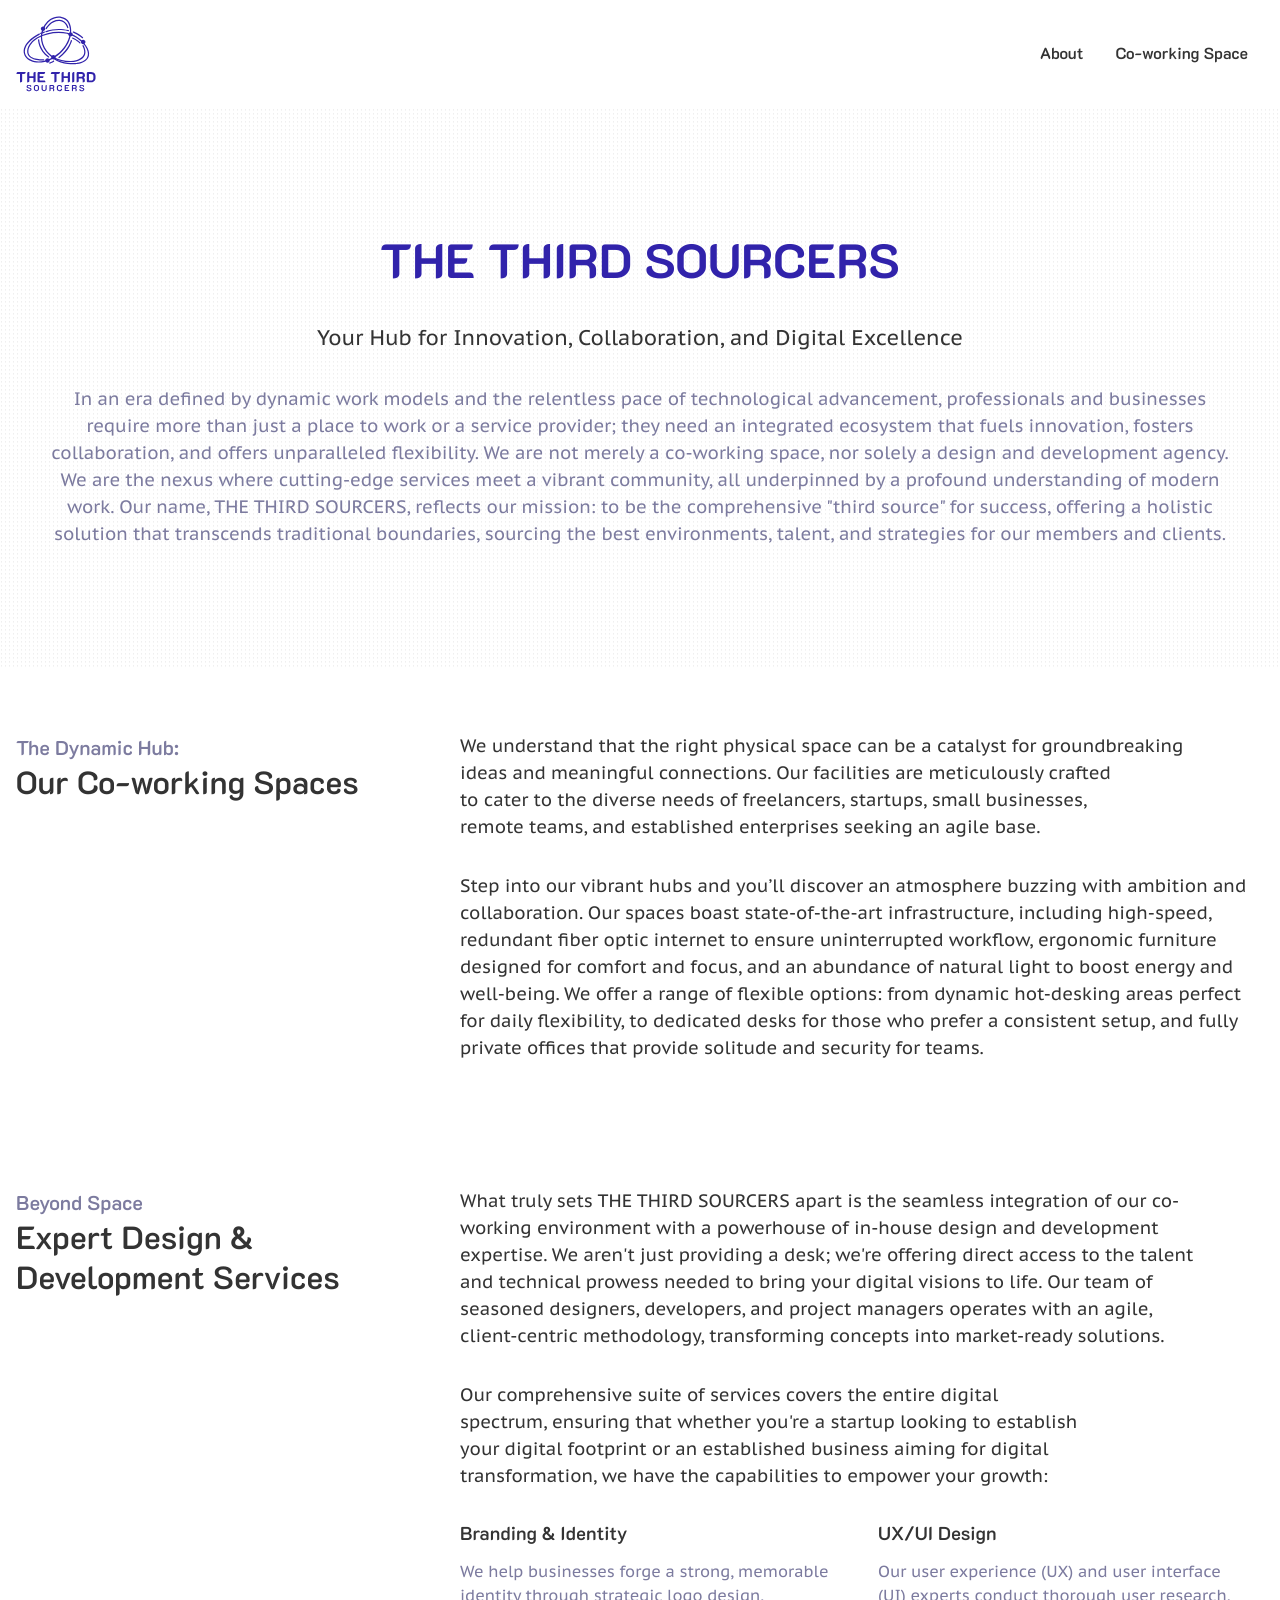
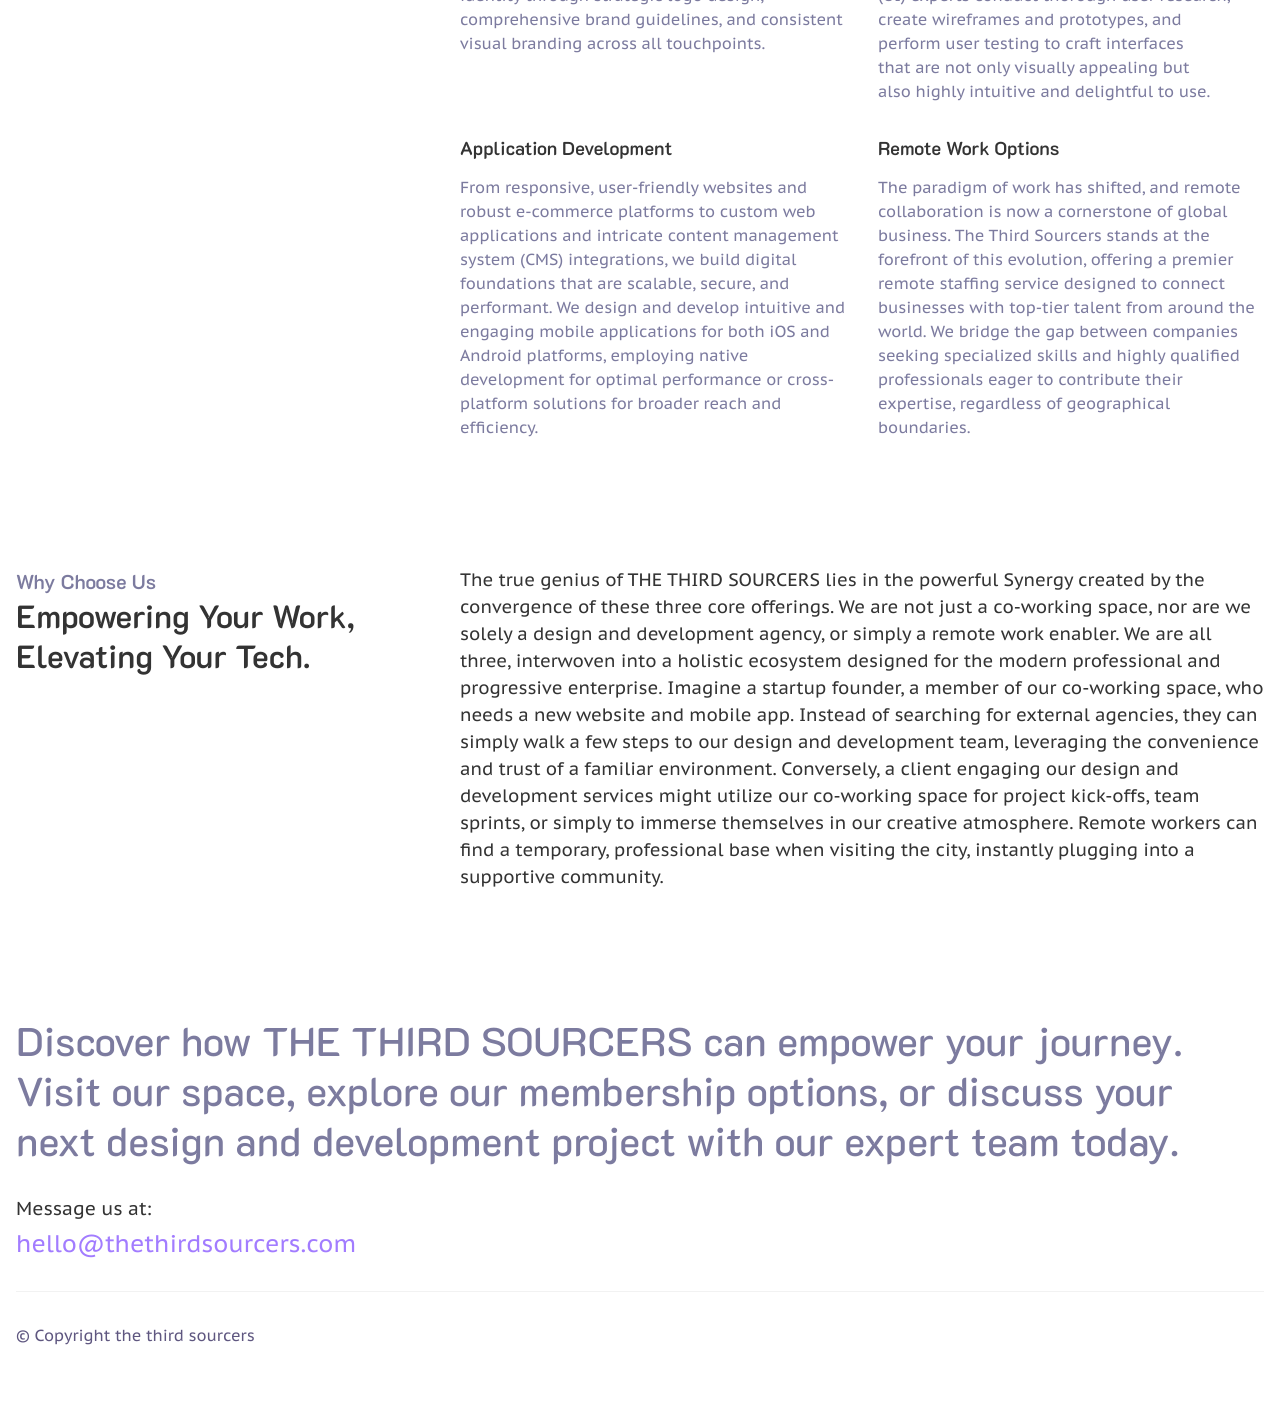
==== about.html @ 3bac8cc7 "Update contact email to hello@thethirdsourcers.com across all pages Co-Authored-By: Claude Sonnet 4." ====
<!doctype html>
<html lang="en">
  <head>
    <meta charset="UTF-8" />
    <meta name="viewport" content="width=device-width, initial-scale=1.0" />
    <meta name="theme-color" content="#405FCF" />

    <meta
      name="keywords"
      content="Remote staffing, product development, hiring, freelancers, application, branding, UI/UX, design, development, tech, software, Nepal, Kathmandu, Lalitpur, remote work, team, global, talent pool, digital marketing, code"
    />
    <meta
      name="description"
      content="the third sourcers provide team of experienced and skilled developers who are proficient in various technologies which enables delivery high-quality solutions through remote staffing"
    />
    <title>The Third Sourcers</title>

    <!-- Google Tag Manager -->
    <script>
      (function (w, d, s, l, i) {
        w[l] = w[l] || [];
        w[l].push({ "gtm.start": new Date().getTime(), event: "gtm.js" });
        var f = d.getElementsByTagName(s)[0],
          j = d.createElement(s),
          dl = l != "dataLayer" ? "&l=" + l : "";
        j.async = true;
        j.src = "https://www.googletagmanager.com/gtm.js?id=" + i + dl;
        f.parentNode.insertBefore(j, f);
      })(window, document, "script", "dataLayer", "GTM-56BQBFQD");
    </script>
    <!-- End Google Tag Manager -->

    <link
      rel="icon"
      href="Favicon.svg"
      type="image/svg+xml"
      media="(prefers-color-scheme: light)"
    />
    <link
      rel="icon"
      href="Favicon-white.svg"
      type="image/svg+xml"
      media="(prefers-color-scheme: dark)"
    />
    <link rel="icon" href="favicon.ico" />
    <link rel="stylesheet" href="./styles/styles.css" type="text/css" />
  </head>
  <body>
    <!-- Google Tag Manager (noscript) -->
    <noscript>
      <iframe
        src="https://www.googletagmanager.com/ns.html?id=GTM-56BQBFQD"
        height="0"
        width="0"
        style="display: none; visibility: hidden"
      ></iframe>
    </noscript>
    <!-- End Google Tag Manager (noscript) -->

    <header id="main">
      <div class="d-grid container">
        <a
          class="logo-container"
          aria-label="The Third Sourcers Home"
          href="index.html"
        >
        </a>

        <label for="toggle-menu-checkbox" class="toggle-menu d-flex">
          <input type="checkbox" id="toggle-menu-checkbox" />
          <span></span>
        </label>

        <nav>
          <ul class="d-flex">
            <li><a href="./about.html">About</a></li>
            <li><a href="./co-working-space.html">Co-working Space</a></li>
          </ul>
        </nav>
      </div>
    </header>

    <section
      class="about-us hero"
      aria-labelledby="Innovation, Collaboration, and Growth"
    >
      <div class="d-grid container text-center">
        <h1 class="text-primary700">THE THIRD SOURCERS</h1>
        <p class="text-balance">
          Your Hub for Innovation, Collaboration, and Digital Excellence
        </p>

        <p class="text-balance summarized text-accent400">
          In an era defined by dynamic work models and the relentless pace of
          technological advancement, professionals and businesses require more
          than just a place to work or a service provider; they need an
          integrated ecosystem that fuels innovation, fosters collaboration, and
          offers unparalleled flexibility. We are not merely a co-working space,
          nor solely a design and development agency. We are the nexus where
          cutting-edge services meet a vibrant community, all underpinned by a
          profound understanding of modern work. Our name, THE THIRD SOURCERS,
          reflects our mission: to be the comprehensive "third source" for
          success, offering a holistic solution that transcends traditional
          boundaries, sourcing the best environments, talent, and strategies for
          our members and clients.
        </p>
      </div>
    </section>

    <section class="co-working-space-info" aria-labelledby="Co-working Spaces">
      <div class="container d-grid">
        <h2>
          <span class="text-accent400">The Dynamic Hub:</span>
          <p class="text-balance">Our Co-working Spaces</p>
        </h2>

        <div class="d-grid detail">
          <p class="text-balance summarized">
            We understand that the right physical space can be a catalyst for
            groundbreaking ideas and meaningful connections. Our facilities are
            meticulously crafted to cater to the diverse needs of freelancers,
            startups, small businesses, remote teams, and established
            enterprises seeking an agile base.
          </p>

          <p class="text-balance summarized">
            Step into our vibrant hubs and you’ll discover an atmosphere buzzing
            with ambition and collaboration. Our spaces boast state-of-the-art
            infrastructure, including high-speed, redundant fiber optic internet
            to ensure uninterrupted workflow, ergonomic furniture designed for
            comfort and focus, and an abundance of natural light to boost energy
            and well-being. We offer a range of flexible options: from dynamic
            hot-desking areas perfect for daily flexibility, to dedicated desks
            for those who prefer a consistent setup, and fully private offices
            that provide solitude and security for teams.
          </p>
        </div>
      </div>
    </section>

    <section
      class="design-and-development"
      aria-labelledby="design-and-development-services"
    >
      <div class="container d-grid">
        <h2>
          <span class="text-accent400">Beyond Space</span>
          <p class="text-balance">Expert Design & Development Services</p>
        </h2>

        <div class="d-grid detail">
          <p class="text-balance summarized">
            What truly sets THE THIRD SOURCERS apart is the seamless integration
            of our co-working environment with a powerhouse of in-house design
            and development expertise. We aren't just providing a desk; we're
            offering direct access to the talent and technical prowess needed to
            bring your digital visions to life. Our team of seasoned designers,
            developers, and project managers operates with an agile,
            client-centric methodology, transforming concepts into market-ready
            solutions.
          </p>

          <p class="text-balance summarized">
            Our comprehensive suite of services covers the entire digital
            spectrum, ensuring that whether you're a startup looking to
            establish your digital footprint or an established business aiming
            for digital transformation, we have the capabilities to empower your
            growth:
          </p>

          <div class="d-grid services-list">
            <div>
              <h3>Branding & Identity</h3>
              <p class="text-accent400 text-balance">
                We help businesses forge a strong, memorable identity through
                strategic logo design, comprehensive brand guidelines, and
                consistent visual branding across all touchpoints.
              </p>
            </div>

            <div>
              <h3>UX/UI Design</h3>
              <p class="text-accent400 text-balance">
                Our user experience (UX) and user interface (UI) experts conduct
                thorough user research, create wireframes and prototypes, and
                perform user testing to craft interfaces that are not only
                visually appealing but also highly intuitive and delightful to
                use.
              </p>
            </div>

            <div>
              <h3>Application Development</h3>
              <p class="text-accent400 text-balance">
                From responsive, user-friendly websites and robust e-commerce
                platforms to custom web applications and intricate content
                management system (CMS) integrations, we build digital
                foundations that are scalable, secure, and performant. We design
                and develop intuitive and engaging mobile applications for both
                iOS and Android platforms, employing native development for
                optimal performance or cross-platform solutions for broader
                reach and efficiency.
              </p>
            </div>

            <div>
              <h3>Remote Work Options</h3>
              <p class="text-accent400 text-balance">
                The paradigm of work has shifted, and remote collaboration is
                now a cornerstone of global business. The Third Sourcers stands
                at the forefront of this evolution, offering a premier remote
                staffing service designed to connect businesses with top-tier
                talent from around the world. We bridge the gap between
                companies seeking specialized skills and highly qualified
                professionals eager to contribute their expertise, regardless of
                geographical boundaries.
              </p>
            </div>
          </div>
        </div>
      </div>
    </section>

    <section class="why-choose-us" aria-labelledby="why-choose-us">
      <div class="container d-grid">
        <h2>
          <span class="text-accent400">Why Choose Us</span>
          <p class="text-balance">Empowering Your Work, Elevating Your Tech.</p>
        </h2>

        <p class="text-balance summarized">
          The true genius of THE THIRD SOURCERS lies in the powerful Synergy
          created by the convergence of these three core offerings. We are not
          just a co-working space, nor are we solely a design and development
          agency, or simply a remote work enabler. We are all three, interwoven
          into a holistic ecosystem designed for the modern professional and
          progressive enterprise. Imagine a startup founder, a member of our
          co-working space, who needs a new website and mobile app. Instead of
          searching for external agencies, they can simply walk a few steps to
          our design and development team, leveraging the convenience and trust
          of a familiar environment. Conversely, a client engaging our design
          and development services might utilize our co-working space for
          project kick-offs, team sprints, or simply to immerse themselves in
          our creative atmosphere. Remote workers can find a temporary,
          professional base when visiting the city, instantly plugging into a
          supportive community.
        </p>
      </div>
    </section>

    <section id="contact" class="contact">
      <div class="container">
        <h2>
          Discover how THE THIRD SOURCERS can empower your journey. Visit our
          space, explore our membership options, or discuss your next design and
          development project with our expert team today.
        </h2>
        <h3 class="d-grid">
          <span>Message us at:</span>
          <a href="mailto:hello@thethirdsourcers.com">
            hello@thethirdsourcers.com
          </a>
        </h3>

        <p class="bottom-content">&copy; Copyright the third sourcers</p>
      </div>
    </section>
  </body>
</html>
---- styles/styles.css ----
@font-face {
  font-family: "PT Sans";
  src: local("PT Sans"), url("../fonts/ptc55f-webfont.woff2") format("woff2"), local("PT Sans"), url("../fonts/ptc55f-webfont.woff") format("woff");
  font-weight: 400;
  font-style: normal;
}
@font-face {
  font-family: "PT Sans";
  src: local("PT Sans"), url("../fonts/ptc75f-webfont.woff2") format("woff2"), local("PT Sans"), url("../fonts/ptc75f-webfont.woff") format("woff");
  font-weight: 500;
  font-style: normal;
}
@font-face {
  font-family: "K2D";
  src: url("../fonts/K2D-BoldItalic.woff2") format("woff2"), url("../fonts/K2D-BoldItalic.woff") format("woff");
  font-weight: bold;
  font-style: italic;
  font-display: swap;
}
@font-face {
  font-family: "K2D";
  src: url("../fonts/K2D-ExtraBold.woff2") format("woff2"), url("../fonts/K2D-ExtraBold.woff") format("woff");
  font-weight: bold;
  font-style: normal;
  font-display: swap;
}
@font-face {
  font-family: "K2D";
  src: url("../fonts/K2D-Bold.woff2") format("woff2"), url("../fonts/K2D-Bold.woff") format("woff");
  font-weight: bold;
  font-style: normal;
  font-display: swap;
}
@font-face {
  font-family: "K2D";
  src: url("../fonts/K2D-ExtraLightItalic.woff2") format("woff2"), url("../fonts/K2D-ExtraLightItalic.woff") format("woff");
  font-weight: 200;
  font-style: italic;
  font-display: swap;
}
@font-face {
  font-family: "K2D";
  src: url("../fonts/K2D-Italic.woff2") format("woff2"), url("../fonts/K2D-Italic.woff") format("woff");
  font-weight: normal;
  font-style: italic;
  font-display: swap;
}
@font-face {
  font-family: "K2D";
  src: url("../fonts/K2D-ExtraLight.woff2") format("woff2"), url("../fonts/K2D-ExtraLight.woff") format("woff");
  font-weight: 200;
  font-style: normal;
  font-display: swap;
}
@font-face {
  font-family: "K2D";
  src: url("../fonts/K2D-ExtraBoldItalic.woff2") format("woff2"), url("../fonts/K2D-ExtraBoldItalic.woff") format("woff");
  font-weight: bold;
  font-style: italic;
  font-display: swap;
}
@font-face {
  font-family: "K2D";
  src: url("../fonts/K2D-Medium.woff2") format("woff2"), url("../fonts/K2D-Medium.woff") format("woff");
  font-weight: 500;
  font-style: normal;
  font-display: swap;
}
@font-face {
  font-family: "K2D";
  src: url("../fonts/K2D-SemiBold.woff2") format("woff2"), url("../fonts/K2D-SemiBold.woff") format("woff");
  font-weight: 600;
  font-style: normal;
  font-display: swap;
}
@font-face {
  font-family: "K2D";
  src: url("../fonts/K2D-Light.woff2") format("woff2"), url("../fonts/K2D-Light.woff") format("woff");
  font-weight: 300;
  font-style: normal;
  font-display: swap;
}
@font-face {
  font-family: "K2D";
  src: url("../fonts/K2D-SemiBoldItalic.woff2") format("woff2"), url("../fonts/K2D-SemiBoldItalic.woff") format("woff");
  font-weight: 600;
  font-style: italic;
  font-display: swap;
}
@font-face {
  font-family: "K2D";
  src: url("../fonts/K2D-LightItalic.woff2") format("woff2"), url("../fonts/K2D-LightItalic.woff") format("woff");
  font-weight: 300;
  font-style: italic;
  font-display: swap;
}
@font-face {
  font-family: "K2D";
  src: url("../fonts/K2D-Regular.woff2") format("woff2"), url("../fonts/K2D-Regular.woff") format("woff");
  font-weight: normal;
  font-style: normal;
  font-display: swap;
}
@font-face {
  font-family: "K2D";
  src: url("../fonts/K2D-MediumItalic.woff2") format("woff2"), url("../fonts/K2D-MediumItalic.woff") format("woff");
  font-weight: 500;
  font-style: italic;
  font-display: swap;
}
@font-face {
  font-family: "K2D";
  src: url("../fonts/K2D-Thin.woff2") format("woff2"), url("../fonts/K2D-Thin.woff") format("woff");
  font-weight: 100;
  font-style: normal;
  font-display: swap;
}
@font-face {
  font-family: "K2D";
  src: url("../fonts/K2D-ThinItalic.woff2") format("woff2"), url("../fonts/K2D-ThinItalic.woff") format("woff");
  font-weight: 100;
  font-style: italic;
  font-display: swap;
}
:root {
  --clr-light100: #ffffff;
  --clr-light200: #f9f0f6;
  --clr-light300: #f2f2f2;
  --clr-accent300: #9898cd;
  --clr-accent400: #7c7b9f;
  --clr-accent500: #5f5780;
  --clr-primary300: #a27cff;
  --clr-primary400: #7c5cee;
  --clr-primary500: #563dca;
  --clr-primary700: #3123ab;
  --clr-primary800: #0c0d29;
  --clr-primary900: #0A0612;
  --clr-secondary600: #3d6966;
  --clr-dark700: #333333;
  --clr-dark800: #131313;
  --clr-dark900: #030303;
  --systemFont: PT Sans, sans-serif;
  --headerFont: K2D, sans-serif;
  --bodyFontColor: var(--clr-dark700);
  --sectionBackdrop: var(--clr-light200);
  --logoFillPrimary: var(--clr-primary700);
  --logoFillDark: var(--clr-primary900);
  --bodyBackgroundColor: var(--clr-light100);
}

* {
  margin: 0;
  padding: 0;
  box-sizing: border-box;
}

html {
  height: 100%;
  scroll-behavior: smooth;
  color-scheme: light;
}

body {
  height: 100%;
  color: var(--bodyFontColor);
  font-family: var(--systemFont);
  line-height: 1.5;
  text-rendering: geometricPrecision;
  background-color: var(--bodyBackgroundColor);
}

img {
  max-width: 100%;
  line-height: 1;
  vertical-align: middle;
  font-style: italic;
}

a {
  text-decoration: none;
}

ul {
  list-style: none;
}

@media (prefers-color-scheme: dark) {
  :root {
    --bodyBackgroundColor: var(--clr-primary900);
    --bodyFontColor: var(--clr-light200);
    --sectionBackdrop: var(--clr-dark800);
    --logoFillPrimary: var(--clr-light200);
    --logoFillDark: var(--clr-primary700);
  }
  html {
    color-scheme: dark;
  }
}
h1 {
  font-family: var(--headerFont);
  font-weight: 600;
  line-height: 1.25;
}

h2 {
  font-family: var(--headerFont);
  font-weight: 600;
  line-height: 1.25;
}

h3 {
  font-family: var(--headerFont);
  font-weight: 600;
  line-height: 1.25;
}

h4 {
  font-family: var(--headerFont);
  font-weight: 600;
  line-height: 1.25;
}

h5 {
  font-family: var(--headerFont);
  font-weight: 600;
  line-height: 1.25;
}

h6 {
  font-family: var(--headerFont);
  font-weight: 600;
  line-height: 1.25;
}

h1 {
  font-size: clamp(1.25rem, 5vw + 0.25rem, 3rem);
}

section:not(.hero) {
  padding-block: clamp(1.5rem, 7vh, 5rem);
}

.container {
  width: min(100%, 82rem);
  margin: 0 auto;
  padding-inline: 1rem;
}

.summarized {
  font-size: calc(1rem + 2px);
}

p {
  text-wrap: balance;
}

nav ul {
  --_gap: 2rem;
  flex-wrap: wrap;
  flex-direction: column;
}
nav li {
  position: relative;
  overflow: hidden;
  isolation: isolate;
  padding-block: calc(var(--_gap) / 2);
  padding-inline: calc(var(--_gap) / 2);
}
nav li:has(.btn) {
  padding-block: 1rem;
}
nav li:not(:has(.btn))::after {
  content: "";
  position: absolute;
  inset-inline: 0;
  inset-block-end: 3px;
  width: 100%;
  height: calc(0.25rem + 2px);
  background: var(--logoFillPrimary);
  opacity: 0.25;
  translate: var(--_translate, 0);
  scale: var(--_scale, 0) 1;
  transition: scale 100ms var(--_scale-delay, 0ms), translate 200ms;
  z-index: -1;
}
nav li:hover ~ li {
  --_translate: -100%;
  --_scale-delay: 200ms;
}
nav li:focus-visible a {
  color: var(--clr-primary500);
}
nav li a {
  color: var(--clr-bodyFontColor);
  font-family: var(--headerFont);
  font-weight: 600;
}
nav:hover li {
  --_translate: 100%;
  --_scale-delay: 200ms;
}

nav li:hover,
nav li:focus-visible {
  --_scale: 1;
  --_translate: 0;
  --_scale-delay: 0ms;
}

@container (min-width: 768px) {
  nav ul {
    align-items: center;
    flex-direction: row;
  }
  nav ul li {
    padding-block: 0;
  }
}
.btn.is-cta {
  gap: 0.5rem;
  padding: 0.25rem 2rem;
  position: relative;
  isolation: isolate;
  transition: all 0.25s ease-in-out;
  align-items: center;
  font-weight: 700;
  box-shadow: 0 0.25rem 1rem rgba(0, 0, 0, 0.125);
  border-radius: 0.5rem;
  width: fit-content;
  color: var(--clr-primary700);
  background: var(--clr-light100);
  font-size: calc(1rem + 1px);
}
.btn.is-cta:hover {
  box-shadow: 0 0.25rem 1rem rgba(0, 0, 0, 0.2);
}
.btn.is-cta:hover {
  color: var(--clr-primary700);
}
.btn.is-cta i {
  font-style: normal;
  font-size: 1.75rem;
  transition: all 0.25s ease-in;
}
.btn.is-cta:hover i {
  rotate: 360deg;
}

.d-flex {
  display: flex;
}

.d-inline-flex {
  display: inline-flex;
}

.d-grid {
  display: grid;
}

.d-block {
  display: block;
}

.d-none {
  display: none;
}

.text-center {
  text-align: center;
}

.text-justify {
  text-align: justify;
}

.text-light100 {
  color: var(--clr-light100);
}

.text-light200 {
  color: var(--clr-light200);
}

.text-light300 {
  color: var(--clr-light300);
}

.text-accent300 {
  color: var(--clr-accent300);
}

.text-accent400 {
  color: var(--clr-accent400);
}

.text-accent500 {
  color: var(--clr-accent500);
}

.text-primary300 {
  color: var(--clr-primary300);
}

.text-primary400 {
  color: var(--clr-primary400);
}

.text-primary500 {
  color: var(--clr-primary500);
}

.text-primary700 {
  color: var(--clr-primary700);
}

.text-primary800 {
  color: var(--clr-primary800);
}

.text-primary900 {
  color: var(--clr-primary900);
}

.text-secondary600 {
  color: var(--clr-secondary600);
}

.text-dark700 {
  color: var(--clr-dark700);
}

.text-dark800 {
  color: var(--clr-dark800);
}

.text-dark900 {
  color: var(--clr-dark900);
}

.text-balance {
  text-wrap: balance;
}

@media (prefers-color-scheme: dark) {
  .text-primary700 {
    color: var(--clr-primary300);
  }
}
.toggle-menu span::after, .toggle-menu span::before {
  content: "";
  position: absolute;
  width: 0.75rem;
  height: 0.25rem;
  background: var(--logoFillPrimary);
  z-index: 1;
  transition: all 0.2s ease-in-out;
  border-radius: 0.5rem;
}

header {
  background: var(--clr-white500);
  padding-block: 1rem;
}
header .container {
  grid-template-columns: repeat(2, auto);
  align-items: center;
  justify-content: space-between;
  container-type: inline-size;
}
header .logo-container {
  width: 5rem;
  aspect-ratio: 1.05/1;
  background-color: var(--logoFillPrimary);
  mask-image: url("../images/logo.svg");
  mask-size: cover;
  transition: color 0.5s ease-in-out;
}
header .logo-container:hover {
  color: var(--logoFillDark);
}
header:not(:has(#toggle-menu-checkbox:checked)) nav {
  display: none;
}

.toggle-menu {
  height: 1.5rem;
  align-items: center;
  cursor: pointer;
  position: relative;
}
.toggle-menu input {
  opacity: 0;
  position: absolute;
  z-index: -1;
}
.toggle-menu span {
  --rotation: 45deg;
  width: 1.5rem;
  height: 0.25rem;
  background: var(--logoFillPrimary);
  display: inline-block;
  position: relative;
  border-radius: 0.5rem;
}
.toggle-menu span::before {
  top: -10px;
  left: 0;
}
.toggle-menu span::after {
  right: 0;
  bottom: -10px;
}

#toggle-menu-checkbox:checked + span {
  rotate: var(--rotation);
}
#toggle-menu-checkbox:checked + span::before {
  rotate: calc(var(--rotation) * 2);
  top: -6px;
  left: 6px;
}
#toggle-menu-checkbox:checked + span::after {
  rotate: calc(var(--rotation) * 2);
  bottom: -6px;
  right: 6px;
}

@container (min-width: 768px) {
  .toggle-menu {
    display: none;
  }
  header nav {
    display: inline-flex !important;
  }
}
.hero {
  --dot-bg: var(--clr-light100);
  --dot-color: rgb(0 0 0 / 0.1);
  --dot-size: 1px;
  --dot-space: 0.25rem;
  background: linear-gradient(90deg, var(--dot-bg) calc(var(--dot-space) - var(--dot-size)), transparent 1%) center/var(--dot-space) var(--dot-space), linear-gradient(var(--dot-bg) calc(var(--dot-space) - var(--dot-size)), transparent 1%) center/var(--dot-space) var(--dot-space), var(--dot-color);
  padding-block: clamp(1rem, 13.5vh, 12.5rem);
}
.hero .container {
  gap: 2rem;
}
.hero h1 {
  text-wrap: balance;
  font-weight: 900;
}
.hero h1 span {
  --_height: 0.75rem;
  position: relative;
  isolation: isolate;
}
.hero h1 span::after {
  content: "";
  position: absolute;
  left: 0.25rem;
  bottom: calc(var(--_height) - 0.25rem);
  width: 100%;
  height: var(--_height);
  translate: calc(var(--_height) / -2);
  background: var(--clr-primary500);
  opacity: 0.15;
}
.hero p:not(.summarized) {
  font-size: clamp(1rem, 1.5vw + 0.125rem, 2.15rem);
}
.hero:not(.about-us) h1 {
  width: min(100%, 28ch);
}
.hero:not(.about-us) p {
  width: min(100%, 60ch);
}

@media (prefers-color-scheme: dark) {
  .hero {
    --dot-bg: var(--clr-primary800);
  }
}
.tech {
  position: relative;
  isolation: isolate;
}
.tech::after {
  content: "";
  position: absolute;
  top: 0;
  left: 0;
  width: 100%;
  height: 100%;
  z-index: -1;
  background: var(--sectionBackdrop);
  opacity: 0.3;
}
.tech h2 {
  margin-block-end: 1.25rem;
}
.tech-lists {
  --_duration: 42s;
  display: grid;
  overflow: hidden;
  -webkit-mask: linear-gradient(90deg, rgba(0, 0, 0, 0), #000 5% 95%, rgba(0, 0, 0, 0));
  mask: linear-gradient(90deg, rgba(0, 0, 0, 0), #000 5% 95%, rgba(0, 0, 0, 0));
  margin: 0;
  padding: 0;
  list-style: none;
  gap: 0.875rem;
  margin-block-start: 0.875rem;
  grid-template-columns: repeat(auto-fill, minmax(5rem, 13rem));
}
.tech-lists:first-of-type {
  margin-block-start: 3.5rem;
}
.tech-lists[data-row="1"] li {
  animation: row1 var(--_duration) linear infinite;
}
.tech-lists[data-row="2"] {
  --_duration: 38s;
}
.tech-lists[data-row="2"] li {
  animation: row2 var(--_duration) linear infinite;
  animation-direction: reverse;
}
.tech-lists[data-row="3"] {
  --_duration: 32s;
}
.tech-lists[data-row="3"] li {
  animation: row3 var(--_duration) linear infinite;
}
.tech-lists li {
  grid-area: 1/1;
  padding-inline: 0.75rem;
}
.tech-lists li span {
  padding: 0.5rem 0.875rem;
  text-align: center;
  width: 94%;
  margin-inline: 3%;
  display: flex;
  align-items: center;
  justify-content: center;
  position: relative;
  isolation: isolate;
  font-size: 0.875rem;
  font-weight: 500;
}
.tech-lists li span::after {
  content: "";
  position: absolute;
  top: 0;
  left: 0;
  width: 100%;
  height: 100%;
  z-index: -1;
  background: var(--clr-primary500);
  opacity: 0.125;
  border-radius: 0.75rem;
}

.tech-lists[data-row="1"] > li:nth-child(2) {
  animation-delay: calc(-0.0833333333 * var(--_duration));
}

.tech-lists[data-row="1"] > li:nth-child(3) {
  animation-delay: calc(-0.1666666667 * var(--_duration));
}

.tech-lists[data-row="1"] > li:nth-child(4) {
  animation-delay: calc(-0.25 * var(--_duration));
}

.tech-lists[data-row="1"] > li:nth-child(5) {
  animation-delay: calc(-0.3333333333 * var(--_duration));
}

.tech-lists[data-row="1"] > li:nth-child(6) {
  animation-delay: calc(-0.4166666667 * var(--_duration));
}

.tech-lists[data-row="1"] > li:nth-child(7) {
  animation-delay: calc(-0.5 * var(--_duration));
}

.tech-lists[data-row="1"] > li:nth-child(8) {
  animation-delay: calc(-0.5833333333 * var(--_duration));
}

.tech-lists[data-row="1"] > li:nth-child(9) {
  animation-delay: calc(-0.6666666667 * var(--_duration));
}

.tech-lists[data-row="1"] > li:nth-child(10) {
  animation-delay: calc(-0.75 * var(--_duration));
}

.tech-lists[data-row="1"] > li:nth-child(11) {
  animation-delay: calc(-0.8333333333 * var(--_duration));
}

.tech-lists[data-row="1"] > li:nth-child(12) {
  animation-delay: calc(-0.9166666667 * var(--_duration));
}

.tech-lists[data-row="2"] > li:nth-child(2) {
  animation-delay: calc(-0.125 * var(--_duration));
}

.tech-lists[data-row="2"] > li:nth-child(3) {
  animation-delay: calc(-0.25 * var(--_duration));
}

.tech-lists[data-row="2"] > li:nth-child(4) {
  animation-delay: calc(-0.375 * var(--_duration));
}

.tech-lists[data-row="2"] > li:nth-child(5) {
  animation-delay: calc(-0.5 * var(--_duration));
}

.tech-lists[data-row="2"] > li:nth-child(6) {
  animation-delay: calc(-0.625 * var(--_duration));
}

.tech-lists[data-row="2"] > li:nth-child(7) {
  animation-delay: calc(-0.75 * var(--_duration));
}

.tech-lists[data-row="2"] > li:nth-child(8) {
  animation-delay: calc(-0.875 * var(--_duration));
}

.tech-lists[data-row="3"] > li:nth-child(2) {
  animation-delay: calc(-0.1 * var(--_duration));
}

.tech-lists[data-row="3"] > li:nth-child(3) {
  animation-delay: calc(-0.2 * var(--_duration));
}

.tech-lists[data-row="3"] > li:nth-child(4) {
  animation-delay: calc(-0.3 * var(--_duration));
}

.tech-lists[data-row="3"] > li:nth-child(5) {
  animation-delay: calc(-0.4 * var(--_duration));
}

.tech-lists[data-row="3"] > li:nth-child(6) {
  animation-delay: calc(-0.5 * var(--_duration));
}

.tech-lists[data-row="3"] > li:nth-child(7) {
  animation-delay: calc(-0.6 * var(--_duration));
}

.tech-lists[data-row="3"] > li:nth-child(8) {
  animation-delay: calc(-0.7 * var(--_duration));
}

.tech-lists[data-row="3"] > li:nth-child(9) {
  animation-delay: calc(-0.8 * var(--_duration));
}

.tech-lists[data-row="3"] > li:nth-child(10) {
  animation-delay: calc(-0.9 * var(--_duration));
}

@keyframes row1 {
  8.3333333333% {
    transform: translate(-100%);
  }
  8.3433333333% {
    transform: translate(1100%);
  }
}
@keyframes row2 {
  12.5% {
    transform: translate(-100%);
  }
  12.51% {
    transform: translate(700%);
  }
}
@keyframes row3 {
  10% {
    transform: translate(-100%);
  }
  10.01% {
    transform: translate(900%);
  }
}
.work-with-us > h2 {
  margin-block-end: 1.25rem;
}
.work-with-us .d-grid {
  grid-template-columns: repeat(auto-fill, minmax(min(100%, 20rem), 1fr));
  gap: clamp(1.25rem, 5vw, 3.5rem);
  margin-block-start: clamp(1.25rem, 12.5vh, 4.5rem);
}
.work-with-us .d-grid li {
  background: var(--_cardBg);
  border-radius: 0.75rem;
  padding: 1.25rem 2rem;
  color: var(--clr-light200);
}
.work-with-us .d-grid li h3 {
  font-size: 1.25rem;
}
.work-with-us .d-grid li h3 + p {
  margin-top: 0.75rem;
  color: var(--clr-light200);
}

.our-services h2 {
  font-size: clamp(1.5rem, 5.25vw, 2.81rem);
  font-weight: 500;
  color: var(--clr-accent400);
  text-wrap: balance;
}
.our-services--list {
  grid-template-columns: repeat(auto-fill, minmax(min(100%, 20rem), 1fr));
  gap: clamp(1.25rem, 5vw, 3.5rem);
  margin-block-start: clamp(1.25rem, 12.5vh, 4.5rem);
}
.our-services--list h3 {
  font-size: 1.5rem;
  font-weight: 500;
  margin-block-end: 0.25rem;
}
.our-services figure {
  width: 100%;
  aspect-ratio: 16/11;
  background: var(--clr-light200);
  border: 4px solid rgba(255, 255, 255, 0.005);
  border-radius: 0.75rem;
  margin-block-end: 0.75rem;
  position: relative;
  overflow: hidden;
}
.our-services figure img {
  position: absolute;
  inset: 0;
  width: 100%;
  height: 100%;
  object-fit: cover;
}

.contact h2 {
  font-size: clamp(1.25rem, 5.25vw, 2.5rem);
  font-weight: 500;
  color: var(--clr-accent400);
  text-wrap: balance;
}
.contact h3 {
  margin-block-start: 2rem;
  font-weight: 400;
  font-family: var(--system-font);
}
.contact h3 a {
  font-size: 1.5rem;
  margin-block-start: 0.5rem;
  color: var(--clr-primary300);
}

.bottom-content {
  margin-block-start: 2rem;
  padding-block-start: 2rem;
  border-top: 1px solid var(--clr-light300);
  color: var(--clr-accent500);
}

@media (prefers-color-scheme: dark) {
  .bottom-content {
    color: var(--clr-accent300);
  }
}
.coworking {
  height: clamp(25rem, 70vw, 45rem);
  padding: 0 !important;
  overflow: hidden;
  position: relative;
}
.coworking::before {
  content: "";
  position: absolute;
  top: 0;
  left: 0;
  width: 100%;
  height: 100%;
  background: var(--clr-dark900);
  mix-blend-mode: lighten;
  opacity: 0.35;
}
.coworking img {
  object-fit: cover;
  height: 100%;
  width: 100%;
}

.features {
  margin-block: clamp(2rem, 7vw, 5rem);
}
.features h3 {
  margin-block-end: 1.25rem;
}

.pricing h3 {
  margin-block-end: 1.25rem;
}
.pricing-options {
  gap: 1rem;
  grid-template-columns: repeat(auto-fill, minmax(min(100%, 15rem), 1fr));
}
.pricing-type {
  padding: 1.25rem 1.75rem;
  position: relative;
  isolation: isolate;
  border-radius: 0.75rem;
  overflow: hidden;
  text-align: center;
}
.pricing-type::before {
  content: "";
  position: absolute;
  top: 0;
  left: 0;
  width: 100%;
  height: 100%;
  background: var(--bodyFontColor);
  opacity: 0.1;
}
.pricing-type p:not(:empty) {
  margin-block-end: 1rem;
}
.pricing-type h4 {
  font-size: 2rem;
}
.pricing-type h4::before {
  content: "NPR ";
  font-size: 1rem;
  font-weight: 400;
  display: block;
  opacity: 0.5;
}
.pricing-type h4::after {
  content: "per person";
  display: block;
  font-size: 0.875rem;
  font-weight: 200;
  opacity: 0.5;
}

.intro .d-grid {
  gap: 3rem;
}

.about-us:is(.hero) ~ section {
  container-type: inline-size;
}
.about-us:is(.hero) ~ section > .d-grid {
  grid-template-columns: min(100%, 40ch) 1fr;
  gap: 4rem;
}
.about-us:is(.hero) ~ section h2 {
  align-self: flex-start;
  position: sticky;
  top: 0;
}
.about-us:is(.hero) ~ section h2 span {
  font-size: 1.25rem;
}
.about-us:is(.hero) ~ section h2 p {
  font-size: 2rem;
}

.detail {
  gap: 2rem;
}

.services-list {
  grid-template-columns: repeat(auto-fill, minmax(min(100%, 40ch), 1fr));
  gap: 2rem;
}
.services-list h3 {
  margin-block-end: 1rem;
}

@container (width < 768px) {
  .about-us:is(.hero) ~ section:not(:last-of-type) h2 {
    background-color: rgba(255, 255, 255, 0.5);
    backdrop-filter: blur(0.25rem);
  }
  .about-us:is(.hero) ~ section:not(:last-of-type) .d-grid {
    grid-template-columns: 1fr;
    text-align: center;
  }
}
@media (prefers-color-scheme: dark) {
  @container (width < 768px) {
    .about-us:is(.hero) ~ section:not(:last-of-type) h2 {
      background-color: rgba(0, 0, 0, 0.5);
    }
  }
}

/*# sourceMappingURL=styles.css.map */
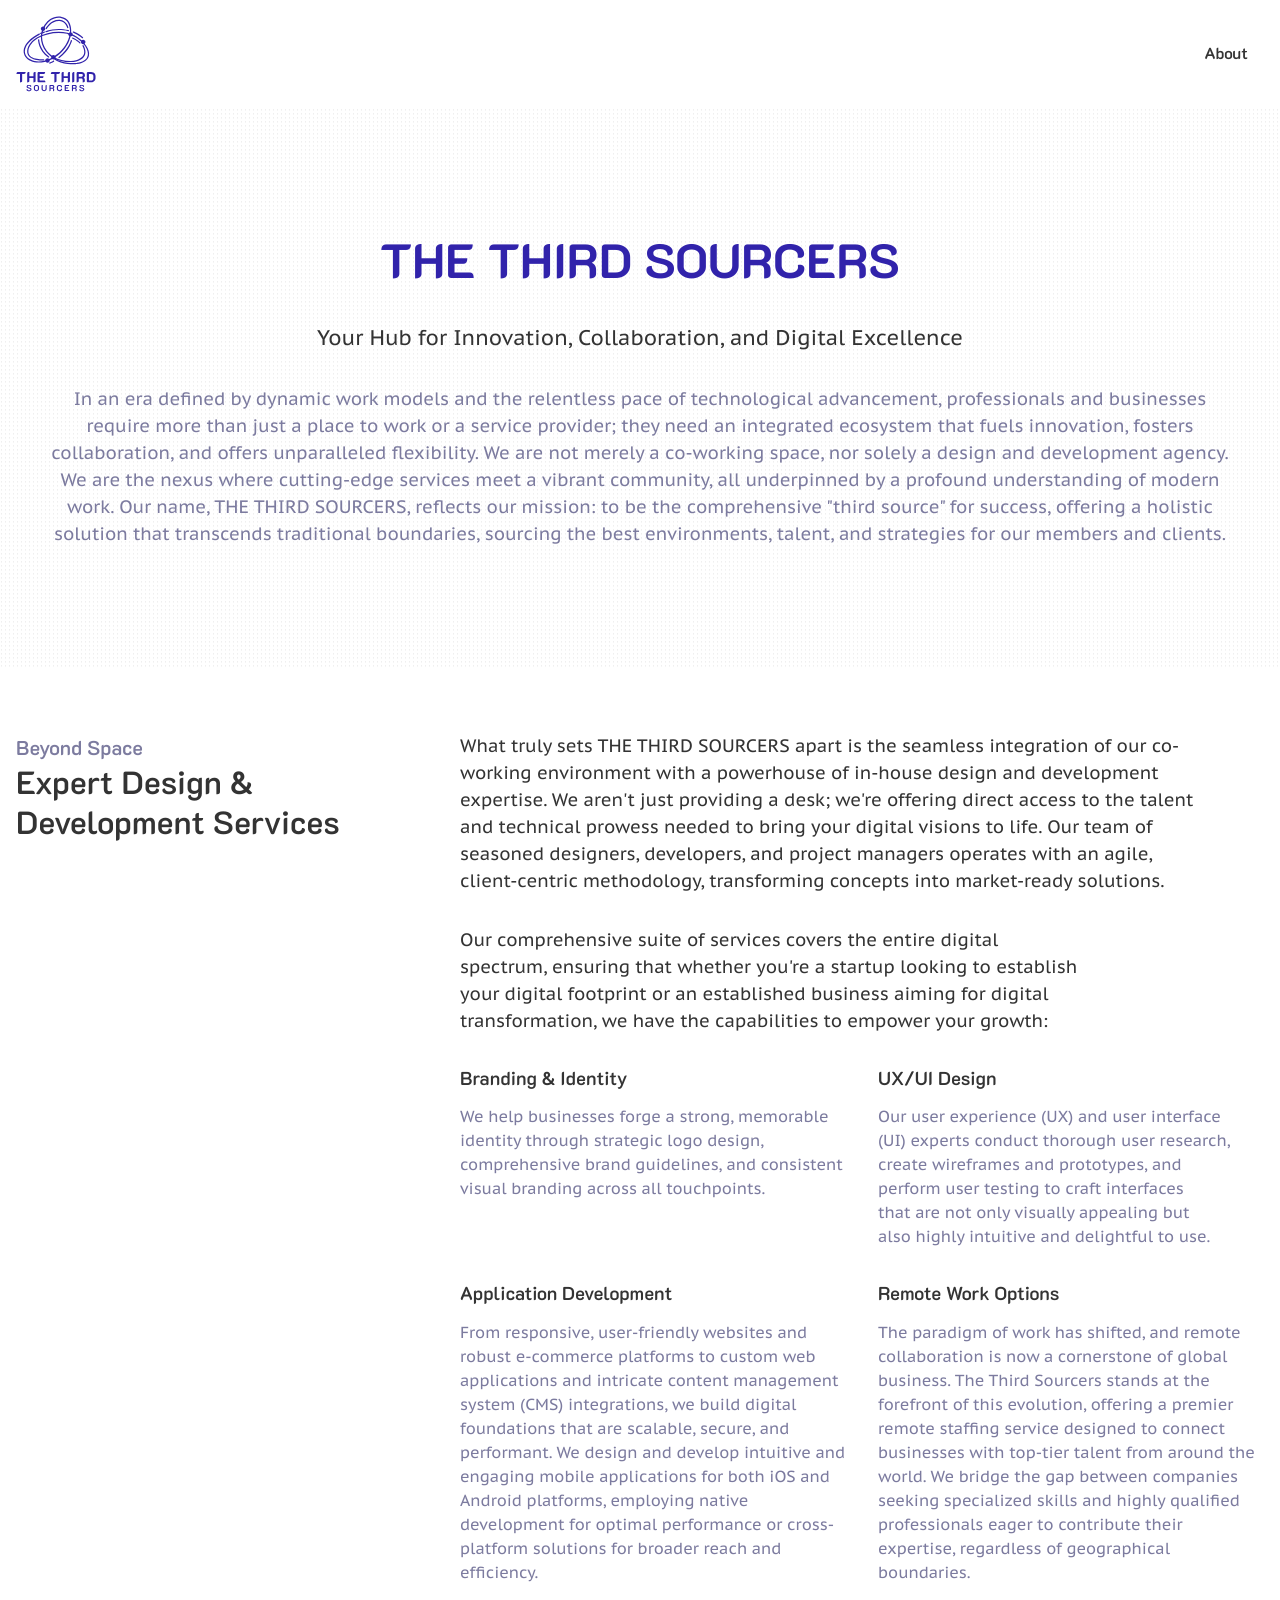
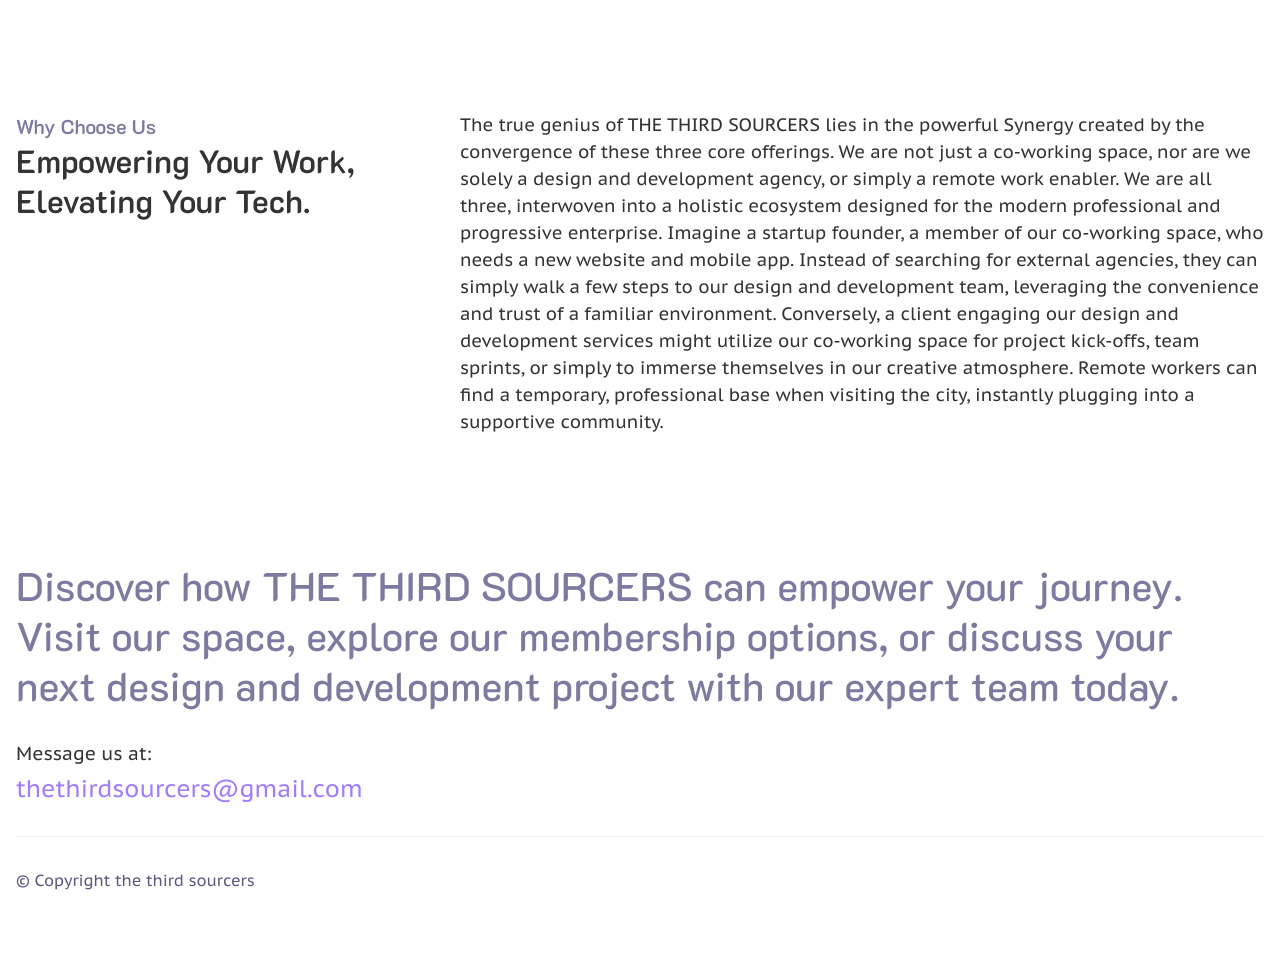
==== commit 03eb843d: "fixed: hide the co working space for now" ====
--- a/about.html
+++ b/about.html
@@ -74,7 +74,7 @@
         <nav>
           <ul class="d-flex">
             <li><a href="./about.html">About</a></li>
-            <li><a href="./co-working-space.html">Co-working Space</a></li>
+            <!-- <li><a href="./co-working-space.html">Co-working Space</a></li> -->
           </ul>
         </nav>
       </div>
@@ -107,7 +107,7 @@
       </div>
     </section>
 
-    <section class="co-working-space-info" aria-labelledby="Co-working Spaces">
+    <!-- <section class="co-working-space-info" aria-labelledby="Co-working Spaces">
       <div class="container d-grid">
         <h2>
           <span class="text-accent400">The Dynamic Hub:</span>
@@ -136,7 +136,7 @@
           </p>
         </div>
       </div>
-    </section>
+    </section> -->
 
     <section
       class="design-and-development"
@@ -257,8 +257,8 @@
         </h2>
         <h3 class="d-grid">
           <span>Message us at:</span>
-          <a href="mailto:hello@thethirdsourcers.com">
-            hello@thethirdsourcers.com
+          <a href="mailto:helloworld@thethirdsourcers.com">
+            thethirdsourcers@gmail.com
           </a>
         </h3>
 
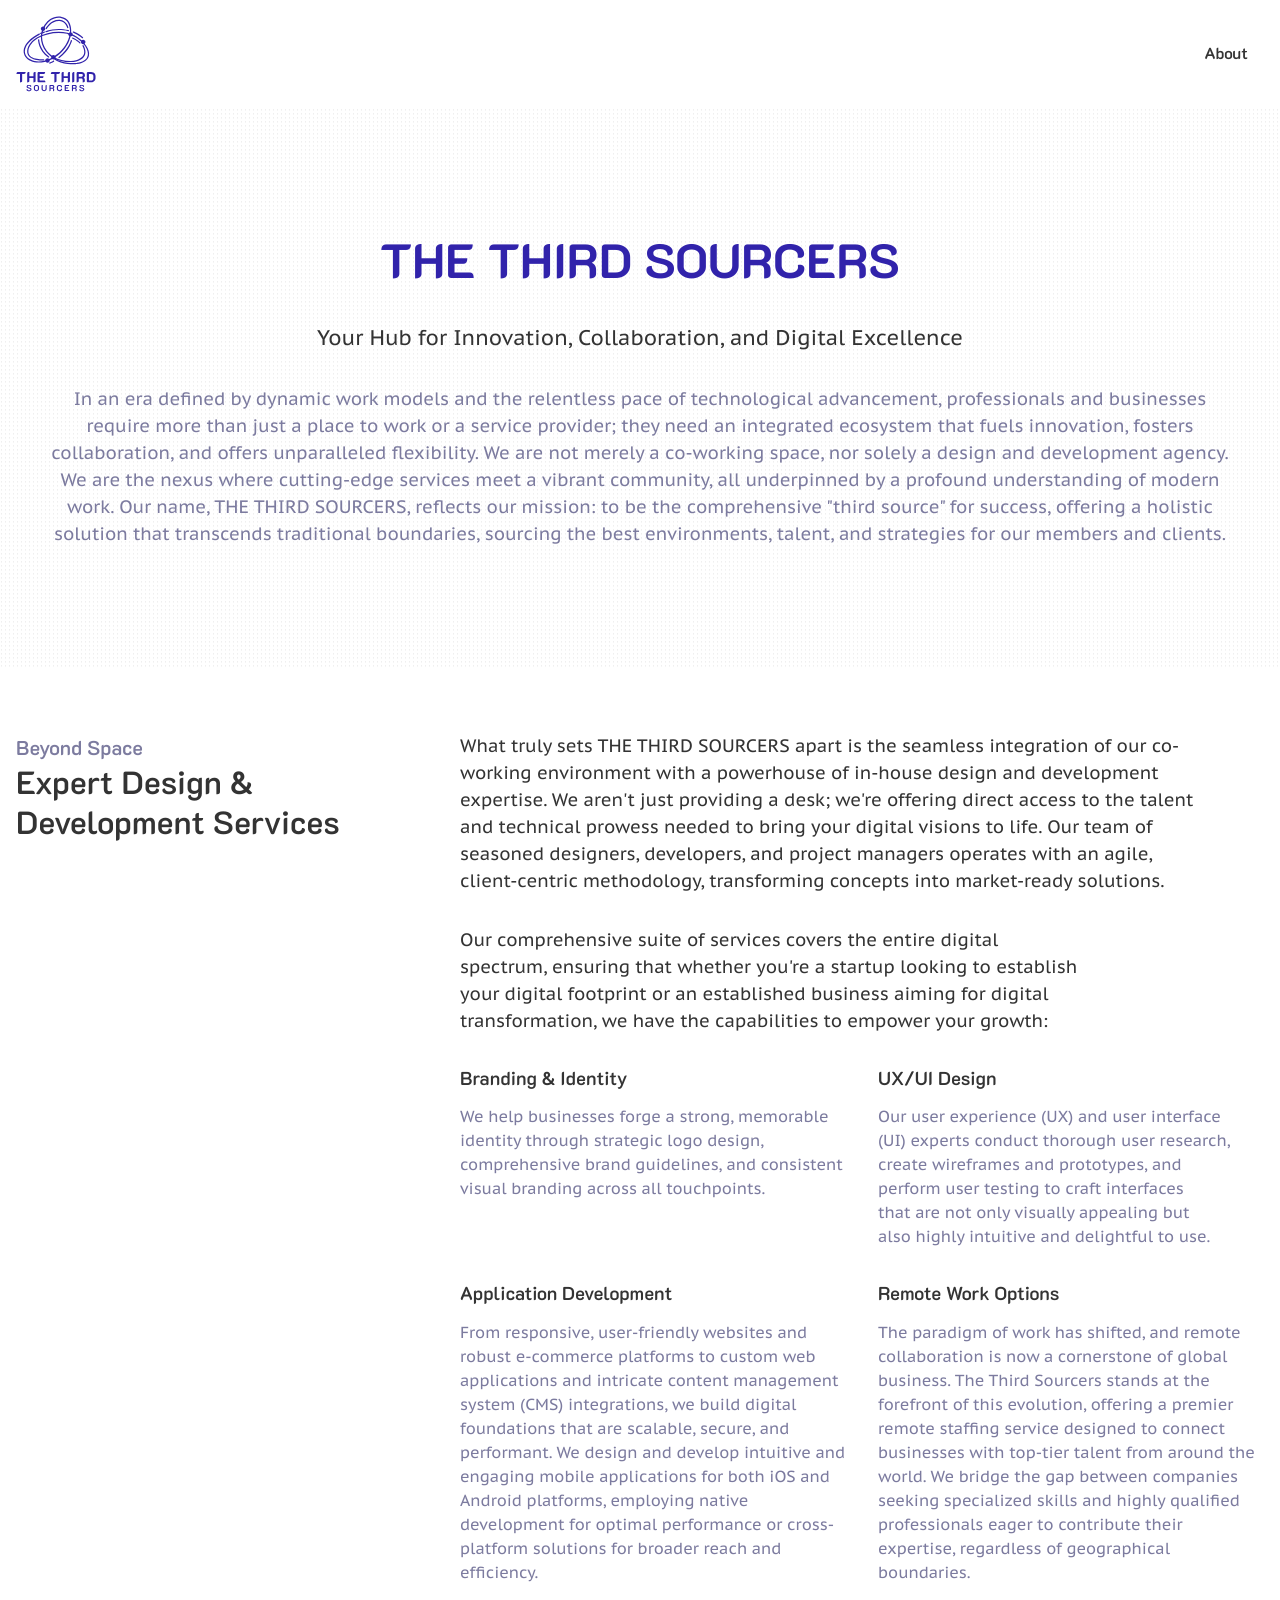
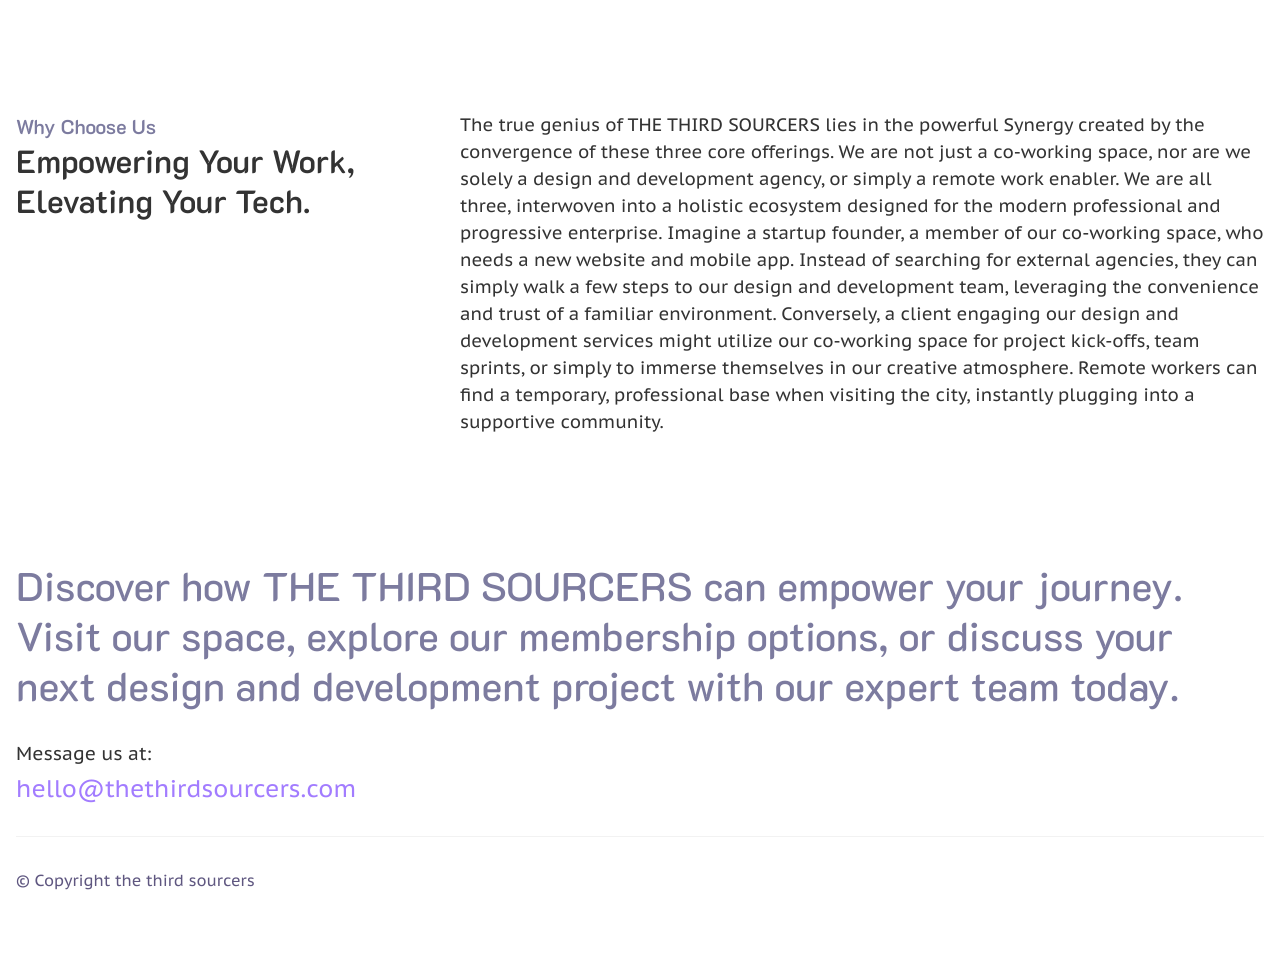
==== commit 973e695c: "Merge remote-tracking branch 'refs/remotes/origin/master'" ====
--- a/about.html
+++ b/about.html
@@ -43,7 +43,10 @@
       media="(prefers-color-scheme: dark)"
     />
     <link rel="icon" href="favicon.ico" />
-    <link rel="stylesheet" href="./styles/styles.css" type="text/css" />
+    <meta http-equiv="Cache-Control" content="no-cache, no-store, must-revalidate" />
+    <meta http-equiv="Pragma" content="no-cache" />
+    <meta http-equiv="Expires" content="0" />
+    <link rel="stylesheet" href="./styles/styles.css?v=1.0.1" type="text/css" />
   </head>
   <body>
     <!-- Google Tag Manager (noscript) -->
@@ -257,8 +260,8 @@
         </h2>
         <h3 class="d-grid">
           <span>Message us at:</span>
-          <a href="mailto:helloworld@thethirdsourcers.com">
-            thethirdsourcers@gmail.com
+          <a href="mailto:hello@thethirdsourcers.com">
+            hello@thethirdsourcers.com
           </a>
         </h3>
 
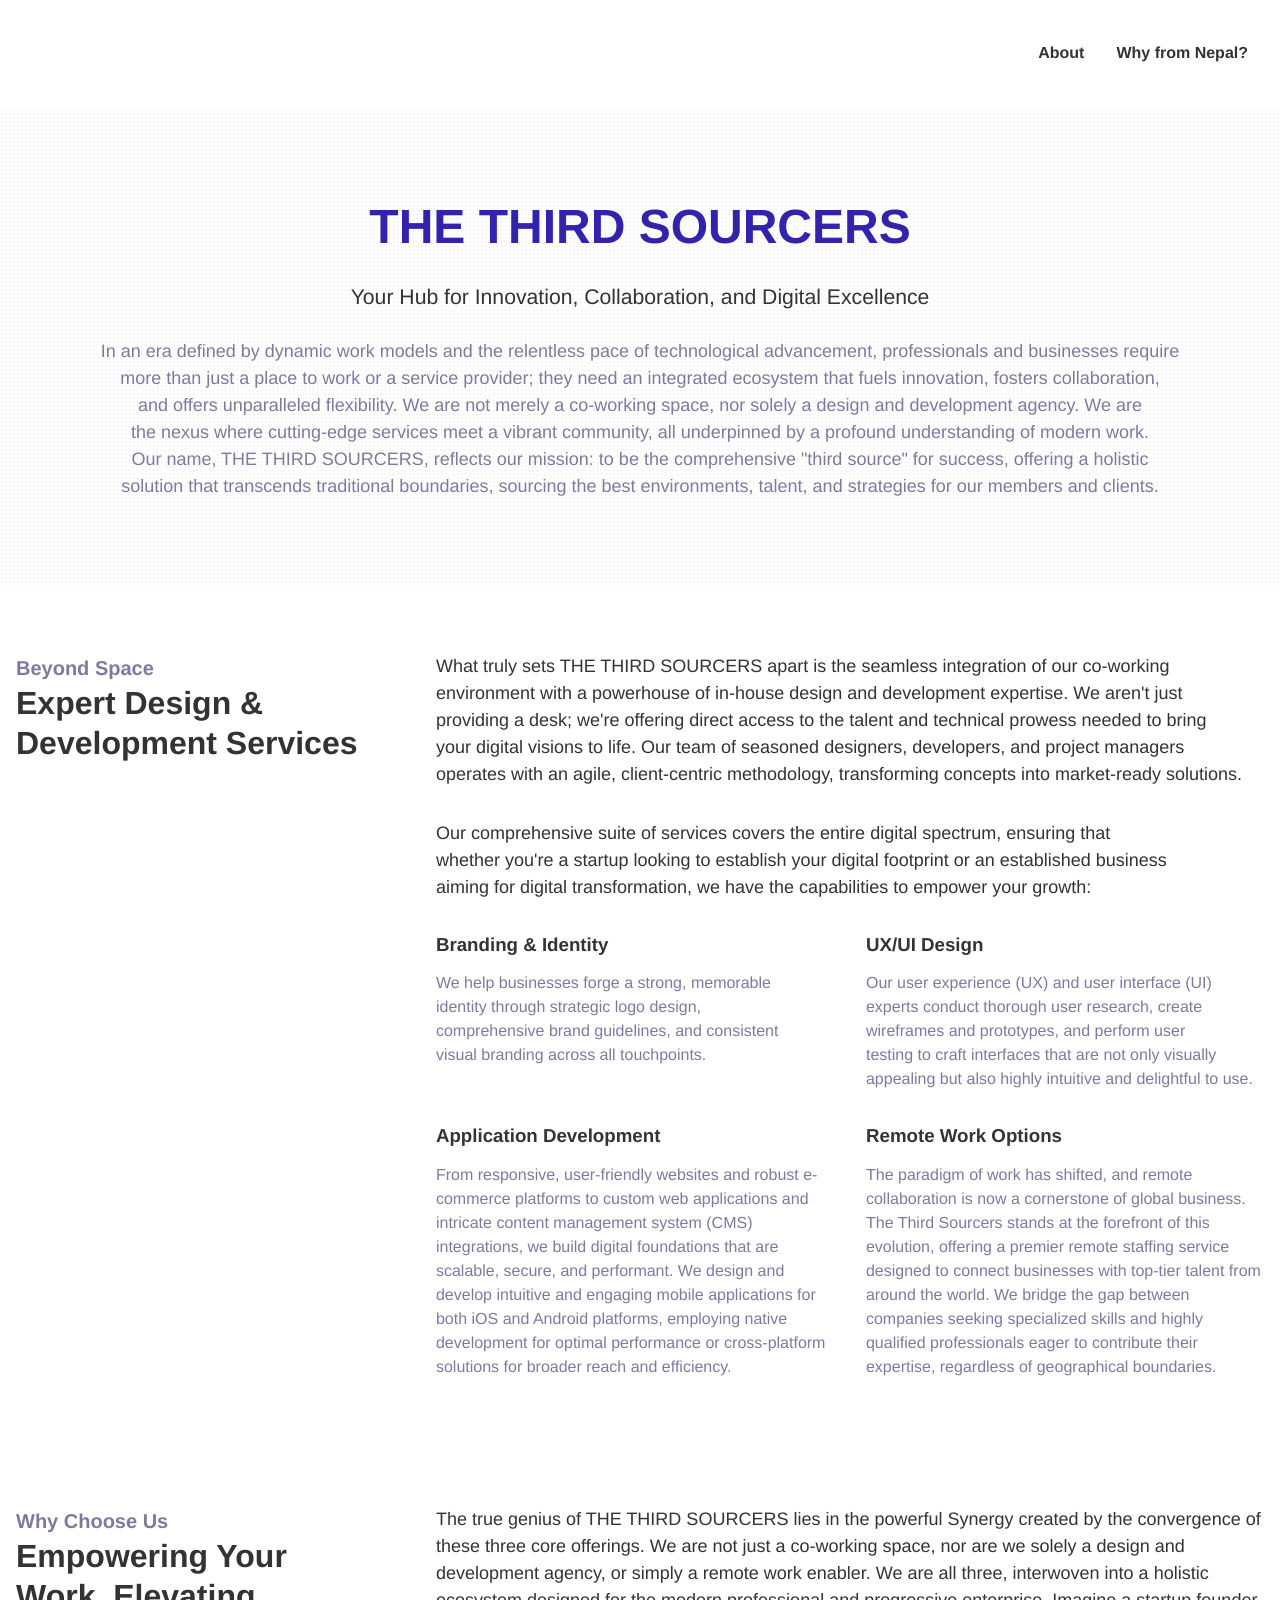
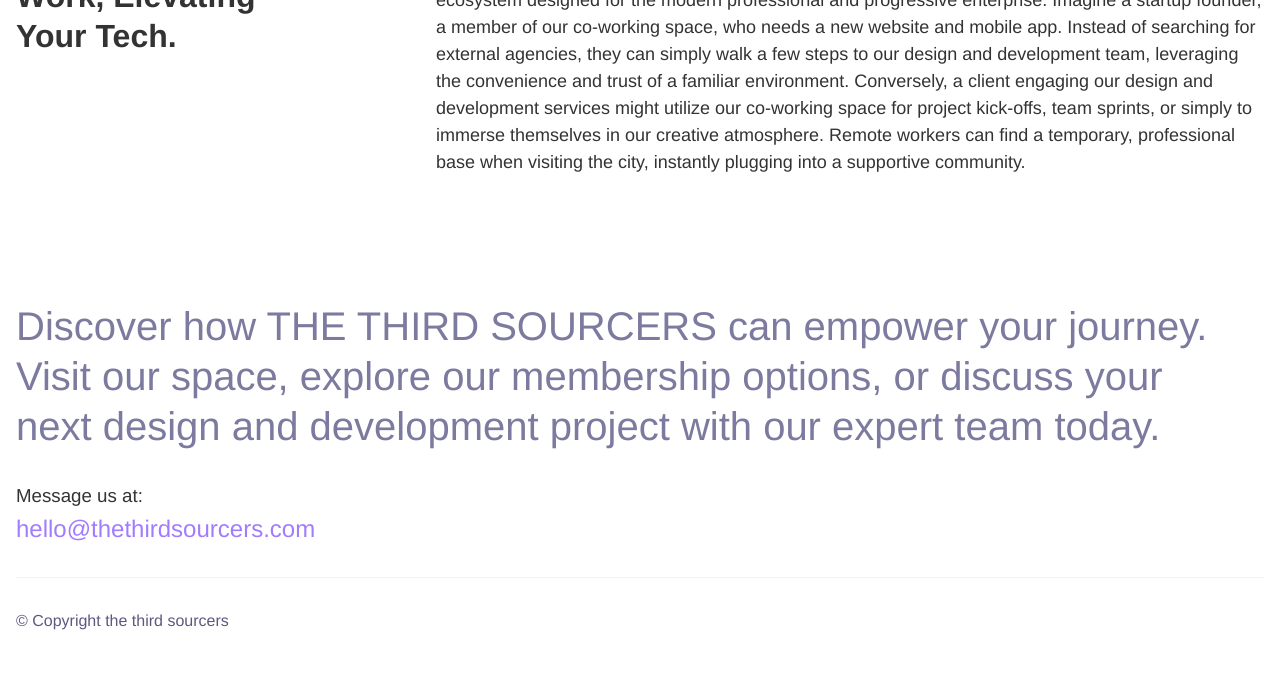
==== commit 4729a20e: "Fixed: added some more pages" ====
--- a/about.html
+++ b/about.html
@@ -7,27 +7,17 @@
 
     <meta
       name="keywords"
-      content="Remote staffing, product development, hiring, freelancers, application, branding, UI/UX, design, development, tech, software, Nepal, Kathmandu, Lalitpur, remote work, team, global, talent pool, digital marketing, code"
+      content="THE THIRD SOURCERS, about us, design and development Nepal, branding, UX/UI design, application development, remote staffing, co-working, digital excellence, Kathmandu"
     />
     <meta
       name="description"
-      content="the third sourcers provide team of experienced and skilled developers who are proficient in various technologies which enables delivery high-quality solutions through remote staffing"
-    />
-    <title>The Third Sourcers</title>
+      content="THE THIRD SOURCERS is your hub for innovation, collaboration, and digital excellence — combining design, development, branding, UX/UI, and remote staffing from Nepal."
+    />
+    <title>About | The Third Sourcers</title>
 
     <!-- Google Tag Manager -->
-    <script>
-      (function (w, d, s, l, i) {
-        w[l] = w[l] || [];
-        w[l].push({ "gtm.start": new Date().getTime(), event: "gtm.js" });
-        var f = d.getElementsByTagName(s)[0],
-          j = d.createElement(s),
-          dl = l != "dataLayer" ? "&l=" + l : "";
-        j.async = true;
-        j.src = "https://www.googletagmanager.com/gtm.js?id=" + i + dl;
-        f.parentNode.insertBefore(j, f);
-      })(window, document, "script", "dataLayer", "GTM-56BQBFQD");
-    </script>
+    <link rel="dns-prefetch" href="https://www.googletagmanager.com" />
+    <script defer src="./gtm-loader.js"></script>
     <!-- End Google Tag Manager -->
 
     <link
@@ -43,9 +33,6 @@
       media="(prefers-color-scheme: dark)"
     />
     <link rel="icon" href="favicon.ico" />
-    <meta http-equiv="Cache-Control" content="no-cache, no-store, must-revalidate" />
-    <meta http-equiv="Pragma" content="no-cache" />
-    <meta http-equiv="Expires" content="0" />
     <link rel="stylesheet" href="./styles/styles.css?v=1.0.1" type="text/css" />
   </head>
   <body>
@@ -77,6 +64,9 @@
         <nav>
           <ul class="d-flex">
             <li><a href="./about.html">About</a></li>
+            <li>
+              <a href="./why-hire-in-nepal.html">Why from Nepal?</a>
+            </li>
             <!-- <li><a href="./co-working-space.html">Co-working Space</a></li> -->
           </ul>
         </nav>
--- a/styles/styles.css
+++ b/styles/styles.css
@@ -1,3 +1,4 @@
+@charset "UTF-8";
 @font-face {
   font-family: "PT Sans";
   src: local("PT Sans"), url("../fonts/ptc55f-webfont.woff2") format("woff2"), local("PT Sans"), url("../fonts/ptc55f-webfont.woff") format("woff");
@@ -479,8 +480,18 @@
 header .logo-container:hover {
   color: var(--logoFillDark);
 }
-header:not(:has(#toggle-menu-checkbox:checked)) nav {
-  display: none;
+header nav {
+  grid-column: 1/-1;
+  overflow: hidden;
+  transition: grid-template-rows 0.3s ease-in-out;
+  display: grid;
+  grid-template-rows: 0fr;
+}
+header nav ul {
+  min-height: 0;
+}
+header:has(#toggle-menu-checkbox:checked) nav {
+  grid-template-rows: 1fr;
 }
 
 .toggle-menu {
@@ -531,6 +542,8 @@
     display: none;
   }
   header nav {
+    grid-column: auto;
+    grid-template-rows: 1fr;
     display: inline-flex !important;
   }
 }
@@ -540,10 +553,10 @@
   --dot-size: 1px;
   --dot-space: 0.25rem;
   background: linear-gradient(90deg, var(--dot-bg) calc(var(--dot-space) - var(--dot-size)), transparent 1%) center/var(--dot-space) var(--dot-space), linear-gradient(var(--dot-bg) calc(var(--dot-space) - var(--dot-size)), transparent 1%) center/var(--dot-space) var(--dot-space), var(--dot-color);
-  padding-block: clamp(1rem, 13.5vh, 12.5rem);
+  padding-block: clamp(3rem, 10vh, 12.5rem);
 }
 .hero .container {
-  gap: 2rem;
+  gap: 1.5rem;
 }
 .hero h1 {
   text-wrap: balance;
@@ -568,10 +581,10 @@
 .hero p:not(.summarized) {
   font-size: clamp(1rem, 1.5vw + 0.125rem, 2.15rem);
 }
-.hero:not(.about-us) h1 {
+.hero:not(.about-us, .why-nepal) h1 {
   width: min(100%, 28ch);
 }
-.hero:not(.about-us) p {
+.hero:not(.about-us, .why-nepal) p {
   width: min(100%, 60ch);
 }
 
@@ -860,9 +873,10 @@
   font-family: var(--system-font);
 }
 .contact h3 a {
-  font-size: 1.5rem;
+  font-size: clamp(1.125rem, 4vw, 1.5rem);
   margin-block-start: 0.5rem;
   color: var(--clr-primary300);
+  word-break: break-all;
 }
 
 .bottom-content {
@@ -967,7 +981,8 @@
 .about-us:is(.hero) ~ section h2 {
   align-self: flex-start;
   position: sticky;
-  top: 0;
+  top: 7rem;
+  z-index: 10;
 }
 .about-us:is(.hero) ~ section h2 span {
   font-size: 1.25rem;
@@ -989,21 +1004,127 @@
 }
 
 @container (width < 768px) {
-  .about-us:is(.hero) ~ section:not(:last-of-type) h2 {
-    background-color: rgba(255, 255, 255, 0.5);
-    backdrop-filter: blur(0.25rem);
+  .about-us:is(.hero) ~ section h2 {
+    position: relative;
+    top: 0;
+    margin-block-end: 2rem;
+  }
+  .about-us:is(.hero) ~ section > .d-grid {
+    grid-template-columns: 1fr;
   }
   .about-us:is(.hero) ~ section:not(:last-of-type) .d-grid {
-    grid-template-columns: 1fr;
     text-align: center;
   }
 }
 @media (prefers-color-scheme: dark) {
   @container (width < 768px) {
     .about-us:is(.hero) ~ section:not(:last-of-type) h2 {
-      background-color: rgba(0, 0, 0, 0.5);
+      background-color: transparent;
     }
   }
 }
+.why-nepal-benefits {
+  --masonry-gap: clamp(1.25rem, 5vw, 2rem);
+}
+.why-nepal-benefits .masonry-grid {
+  columns: 3;
+  column-gap: var(--masonry-gap);
+}
+.why-nepal-benefits .masonry-card {
+  break-inside: avoid;
+  margin-block-end: var(--masonry-gap);
+  background: rgba(0, 0, 0, 0.04);
+  border: 1px solid rgba(0, 0, 0, 0.12);
+  border-radius: 0.75rem;
+  padding: 1.25rem 2rem;
+}
+.why-nepal-benefits .masonry-card__header {
+  position: static;
+  display: flex;
+  align-items: flex-start;
+  gap: 0.75rem;
+  margin-block-end: 0.75rem;
+}
+.why-nepal-benefits .masonry-card__avatar {
+  flex-shrink: 0;
+  display: grid;
+  place-items: center;
+  width: 2.25rem;
+  height: 2.25rem;
+  border-radius: 50%;
+  border: 1px solid rgba(0, 0, 0, 0.1);
+  background: rgba(0, 0, 0, 0.06);
+  font-size: 1rem;
+  line-height: 1;
+}
+.why-nepal-benefits .masonry-card__meta {
+  display: flex;
+  flex-direction: column;
+  gap: 0.125rem;
+  min-width: 0;
+}
+.why-nepal-benefits .masonry-card__title {
+  font-family: var(--headerFont);
+  font-size: 1.25rem;
+  font-weight: 600;
+  color: var(--clr-primary700);
+  line-height: 1.3;
+}
+.why-nepal-benefits .masonry-card__tag {
+  font-size: 0.8125rem;
+  color: var(--clr-accent400);
+}
+.why-nepal-benefits .masonry-card__body p {
+  text-wrap: pretty;
+  color: var(--clr-accent500);
+}
+.why-nepal-benefits .masonry-card__list {
+  margin-block-start: 1rem;
+  display: flex;
+  flex-direction: column;
+  gap: 0.625rem;
+}
+.why-nepal-benefits .masonry-card__list li {
+  display: flex;
+  align-items: flex-start;
+  gap: 0.5rem;
+  font-size: calc(1rem + 1px);
+  color: var(--clr-accent500);
+  text-wrap: pretty;
+}
+.why-nepal-benefits .masonry-card__list li::before {
+  content: "✓";
+  flex-shrink: 0;
+  color: var(--clr-primary400);
+  font-weight: 700;
+}
+
+@media (width < 64rem) {
+  .why-nepal-benefits .masonry-grid {
+    columns: 2;
+  }
+}
+@media (width < 40rem) {
+  .why-nepal-benefits .masonry-grid {
+    columns: 1;
+  }
+}
+@media (prefers-color-scheme: dark) {
+  .why-nepal-benefits .masonry-card {
+    background: rgba(0, 0, 0, 0.35);
+    border-color: rgba(255, 255, 255, 0.12);
+  }
+  .why-nepal-benefits .masonry-card__avatar {
+    background: rgba(255, 255, 255, 0.06);
+    border-color: rgba(255, 255, 255, 0.12);
+  }
+  .why-nepal-benefits .masonry-card__title {
+    color: var(--clr-light200);
+  }
+  .why-nepal-benefits .masonry-card__body p,
+  .why-nepal-benefits .masonry-card__list li {
+    color: var(--clr-accent300);
+  }
+}
 
 /*# sourceMappingURL=styles.css.map */
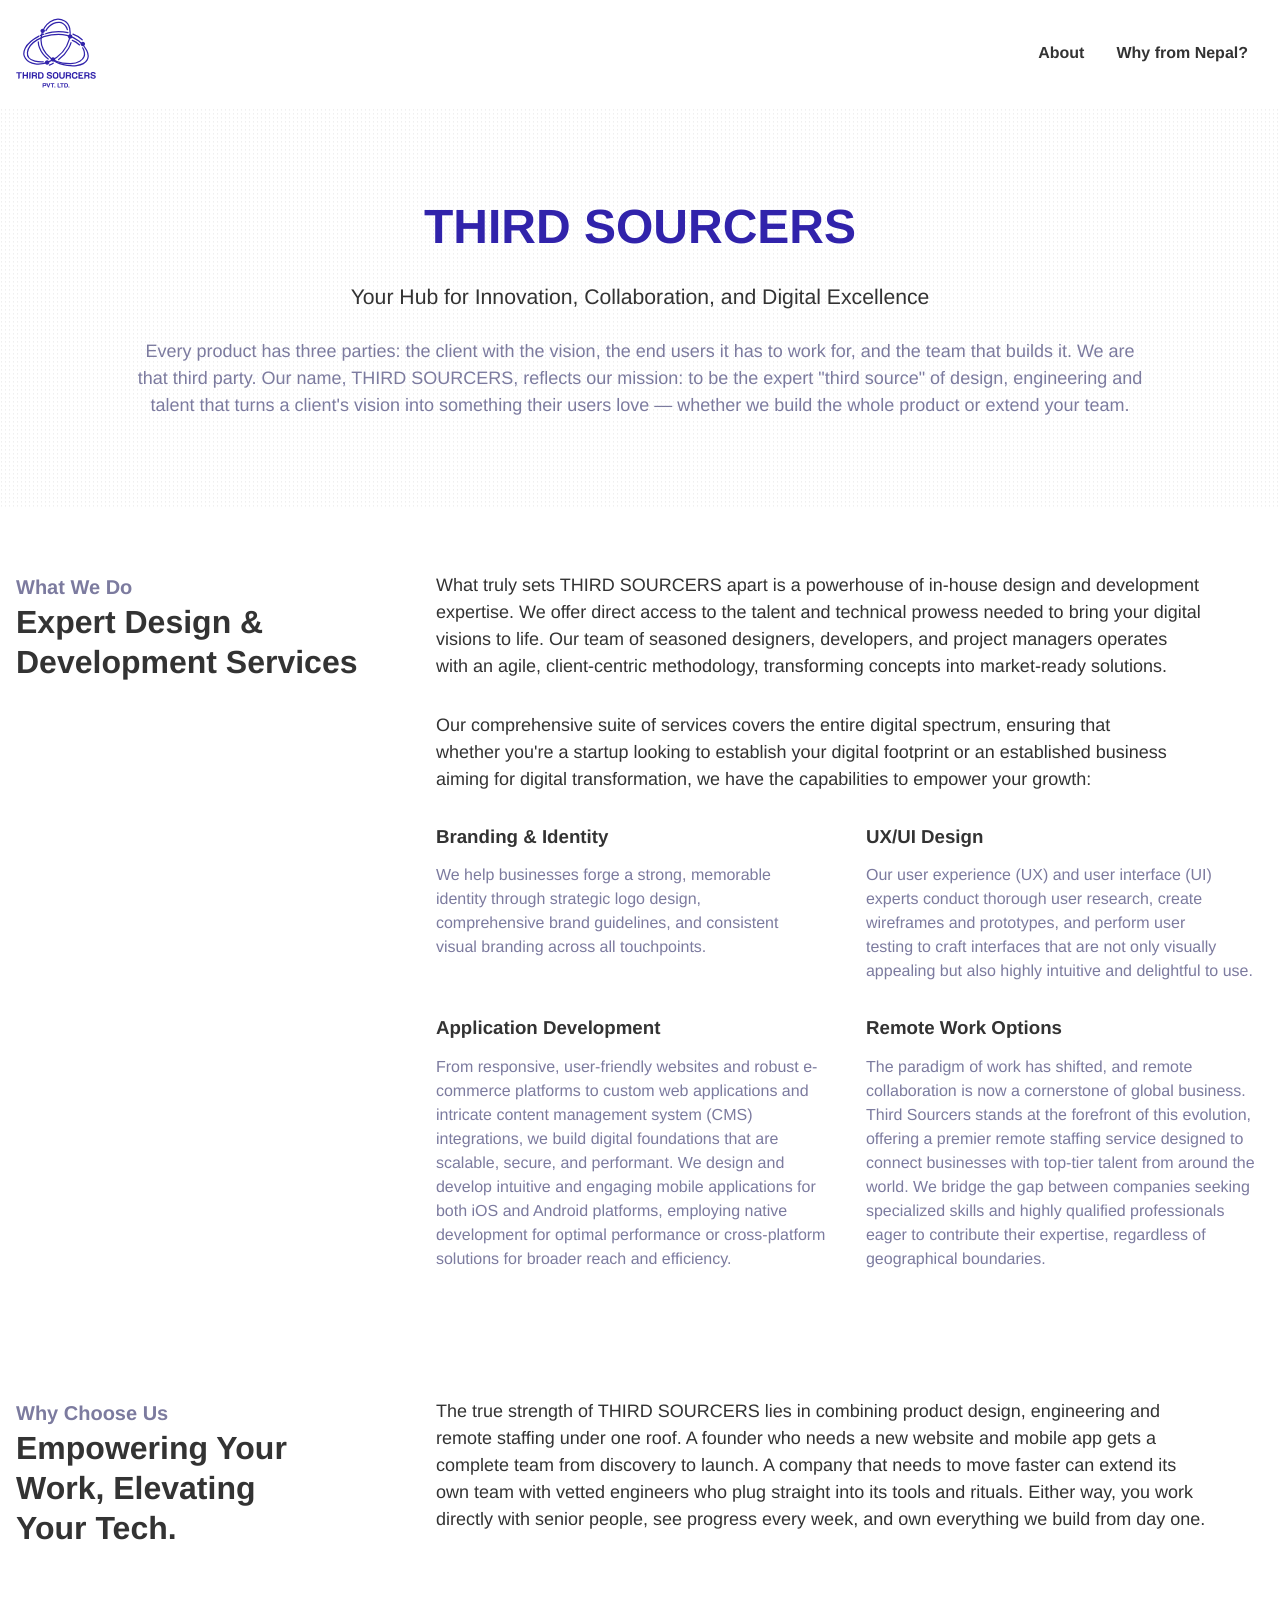
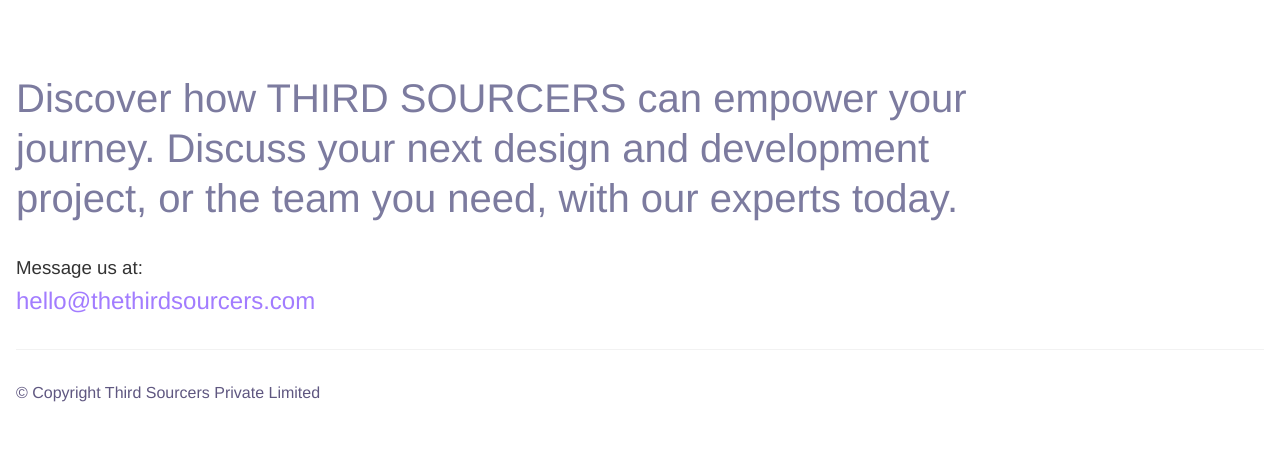
==== commit 79136a7a: "Redesign site and rebrand to Third Sourcers - Rebrand from "The Third Sourcers" to "Third Sourcers" " ====
--- a/about.html
+++ b/about.html
@@ -7,13 +7,13 @@
 
     <meta
       name="keywords"
-      content="THE THIRD SOURCERS, about us, design and development Nepal, branding, UX/UI design, application development, remote staffing, co-working, digital excellence, Kathmandu"
+      content="THIRD SOURCERS, about us, design and development Nepal, branding, UX/UI design, application development, remote staffing, dedicated teams, digital excellence, Kathmandu"
     />
     <meta
       name="description"
-      content="THE THIRD SOURCERS is your hub for innovation, collaboration, and digital excellence — combining design, development, branding, UX/UI, and remote staffing from Nepal."
-    />
-    <title>About | The Third Sourcers</title>
+      content="THIRD SOURCERS is your hub for innovation, collaboration, and digital excellence — combining design, development, branding, UX/UI, and remote staffing from Nepal."
+    />
+    <title>About | Third Sourcers</title>
 
     <!-- Google Tag Manager -->
     <link rel="dns-prefetch" href="https://www.googletagmanager.com" />
@@ -51,7 +51,7 @@
       <div class="d-grid container">
         <a
           class="logo-container"
-          aria-label="The Third Sourcers Home"
+          aria-label="Third Sourcers Home"
           href="index.html"
         >
         </a>
@@ -67,7 +67,6 @@
             <li>
               <a href="./why-hire-in-nepal.html">Why from Nepal?</a>
             </li>
-            <!-- <li><a href="./co-working-space.html">Co-working Space</a></li> -->
           </ul>
         </nav>
       </div>
@@ -78,58 +77,21 @@
       aria-labelledby="Innovation, Collaboration, and Growth"
     >
       <div class="d-grid container text-center">
-        <h1 class="text-primary700">THE THIRD SOURCERS</h1>
+        <h1 class="text-primary700">THIRD SOURCERS</h1>
         <p class="text-balance">
           Your Hub for Innovation, Collaboration, and Digital Excellence
         </p>
 
         <p class="text-balance summarized text-accent400">
-          In an era defined by dynamic work models and the relentless pace of
-          technological advancement, professionals and businesses require more
-          than just a place to work or a service provider; they need an
-          integrated ecosystem that fuels innovation, fosters collaboration, and
-          offers unparalleled flexibility. We are not merely a co-working space,
-          nor solely a design and development agency. We are the nexus where
-          cutting-edge services meet a vibrant community, all underpinned by a
-          profound understanding of modern work. Our name, THE THIRD SOURCERS,
-          reflects our mission: to be the comprehensive "third source" for
-          success, offering a holistic solution that transcends traditional
-          boundaries, sourcing the best environments, talent, and strategies for
-          our members and clients.
+          Every product has three parties: the client with the vision, the end
+          users it has to work for, and the team that builds it. We are that
+          third party. Our name, THIRD SOURCERS, reflects our mission: to be
+          the expert "third source" of design, engineering and talent that
+          turns a client's vision into something their users love — whether we
+          build the whole product or extend your team.
         </p>
       </div>
     </section>
-
-    <!-- <section class="co-working-space-info" aria-labelledby="Co-working Spaces">
-      <div class="container d-grid">
-        <h2>
-          <span class="text-accent400">The Dynamic Hub:</span>
-          <p class="text-balance">Our Co-working Spaces</p>
-        </h2>
-
-        <div class="d-grid detail">
-          <p class="text-balance summarized">
-            We understand that the right physical space can be a catalyst for
-            groundbreaking ideas and meaningful connections. Our facilities are
-            meticulously crafted to cater to the diverse needs of freelancers,
-            startups, small businesses, remote teams, and established
-            enterprises seeking an agile base.
-          </p>
-
-          <p class="text-balance summarized">
-            Step into our vibrant hubs and you’ll discover an atmosphere buzzing
-            with ambition and collaboration. Our spaces boast state-of-the-art
-            infrastructure, including high-speed, redundant fiber optic internet
-            to ensure uninterrupted workflow, ergonomic furniture designed for
-            comfort and focus, and an abundance of natural light to boost energy
-            and well-being. We offer a range of flexible options: from dynamic
-            hot-desking areas perfect for daily flexibility, to dedicated desks
-            for those who prefer a consistent setup, and fully private offices
-            that provide solitude and security for teams.
-          </p>
-        </div>
-      </div>
-    </section> -->
 
     <section
       class="design-and-development"
@@ -137,16 +99,14 @@
     >
       <div class="container d-grid">
         <h2>
-          <span class="text-accent400">Beyond Space</span>
+          <span class="text-accent400">What We Do</span>
           <p class="text-balance">Expert Design & Development Services</p>
         </h2>
 
         <div class="d-grid detail">
           <p class="text-balance summarized">
-            What truly sets THE THIRD SOURCERS apart is the seamless integration
-            of our co-working environment with a powerhouse of in-house design
-            and development expertise. We aren't just providing a desk; we're
-            offering direct access to the talent and technical prowess needed to
+            What truly sets THIRD SOURCERS apart is a powerhouse of in-house
+            design and development expertise. We offer direct access to the talent and technical prowess needed to
             bring your digital visions to life. Our team of seasoned designers,
             developers, and project managers operates with an agile,
             client-centric methodology, transforming concepts into market-ready
@@ -200,7 +160,7 @@
               <h3>Remote Work Options</h3>
               <p class="text-accent400 text-balance">
                 The paradigm of work has shifted, and remote collaboration is
-                now a cornerstone of global business. The Third Sourcers stands
+                now a cornerstone of global business. Third Sourcers stands
                 at the forefront of this evolution, offering a premier remote
                 staffing service designed to connect businesses with top-tier
                 talent from around the world. We bridge the gap between
@@ -222,21 +182,13 @@
         </h2>
 
         <p class="text-balance summarized">
-          The true genius of THE THIRD SOURCERS lies in the powerful Synergy
-          created by the convergence of these three core offerings. We are not
-          just a co-working space, nor are we solely a design and development
-          agency, or simply a remote work enabler. We are all three, interwoven
-          into a holistic ecosystem designed for the modern professional and
-          progressive enterprise. Imagine a startup founder, a member of our
-          co-working space, who needs a new website and mobile app. Instead of
-          searching for external agencies, they can simply walk a few steps to
-          our design and development team, leveraging the convenience and trust
-          of a familiar environment. Conversely, a client engaging our design
-          and development services might utilize our co-working space for
-          project kick-offs, team sprints, or simply to immerse themselves in
-          our creative atmosphere. Remote workers can find a temporary,
-          professional base when visiting the city, instantly plugging into a
-          supportive community.
+          The true strength of THIRD SOURCERS lies in combining product
+          design, engineering and remote staffing under one roof. A founder
+          who needs a new website and mobile app gets a complete team from
+          discovery to launch. A company that needs to move faster can extend
+          its own team with vetted engineers who plug straight into its tools
+          and rituals. Either way, you work directly with senior people, see
+          progress every week, and own everything we build from day one.
         </p>
       </div>
     </section>
@@ -244,9 +196,9 @@
     <section id="contact" class="contact">
       <div class="container">
         <h2>
-          Discover how THE THIRD SOURCERS can empower your journey. Visit our
-          space, explore our membership options, or discuss your next design and
-          development project with our expert team today.
+          Discover how THIRD SOURCERS can empower your journey. Discuss your
+          next design and development project, or the team you need, with our
+          experts today.
         </h2>
         <h3 class="d-grid">
           <span>Message us at:</span>
@@ -255,7 +207,7 @@
           </a>
         </h3>
 
-        <p class="bottom-content">&copy; Copyright the third sourcers</p>
+        <p class="bottom-content">&copy; Copyright Third Sourcers Private Limited</p>
       </div>
     </section>
   </body>
--- a/styles/styles.css
+++ b/styles/styles.css
@@ -891,82 +891,6 @@
     color: var(--clr-accent300);
   }
 }
-.coworking {
-  height: clamp(25rem, 70vw, 45rem);
-  padding: 0 !important;
-  overflow: hidden;
-  position: relative;
-}
-.coworking::before {
-  content: "";
-  position: absolute;
-  top: 0;
-  left: 0;
-  width: 100%;
-  height: 100%;
-  background: var(--clr-dark900);
-  mix-blend-mode: lighten;
-  opacity: 0.35;
-}
-.coworking img {
-  object-fit: cover;
-  height: 100%;
-  width: 100%;
-}
-
-.features {
-  margin-block: clamp(2rem, 7vw, 5rem);
-}
-.features h3 {
-  margin-block-end: 1.25rem;
-}
-
-.pricing h3 {
-  margin-block-end: 1.25rem;
-}
-.pricing-options {
-  gap: 1rem;
-  grid-template-columns: repeat(auto-fill, minmax(min(100%, 15rem), 1fr));
-}
-.pricing-type {
-  padding: 1.25rem 1.75rem;
-  position: relative;
-  isolation: isolate;
-  border-radius: 0.75rem;
-  overflow: hidden;
-  text-align: center;
-}
-.pricing-type::before {
-  content: "";
-  position: absolute;
-  top: 0;
-  left: 0;
-  width: 100%;
-  height: 100%;
-  background: var(--bodyFontColor);
-  opacity: 0.1;
-}
-.pricing-type p:not(:empty) {
-  margin-block-end: 1rem;
-}
-.pricing-type h4 {
-  font-size: 2rem;
-}
-.pricing-type h4::before {
-  content: "NPR ";
-  font-size: 1rem;
-  font-weight: 400;
-  display: block;
-  opacity: 0.5;
-}
-.pricing-type h4::after {
-  content: "per person";
-  display: block;
-  font-size: 0.875rem;
-  font-weight: 200;
-  opacity: 0.5;
-}
-
 .intro .d-grid {
   gap: 3rem;
 }
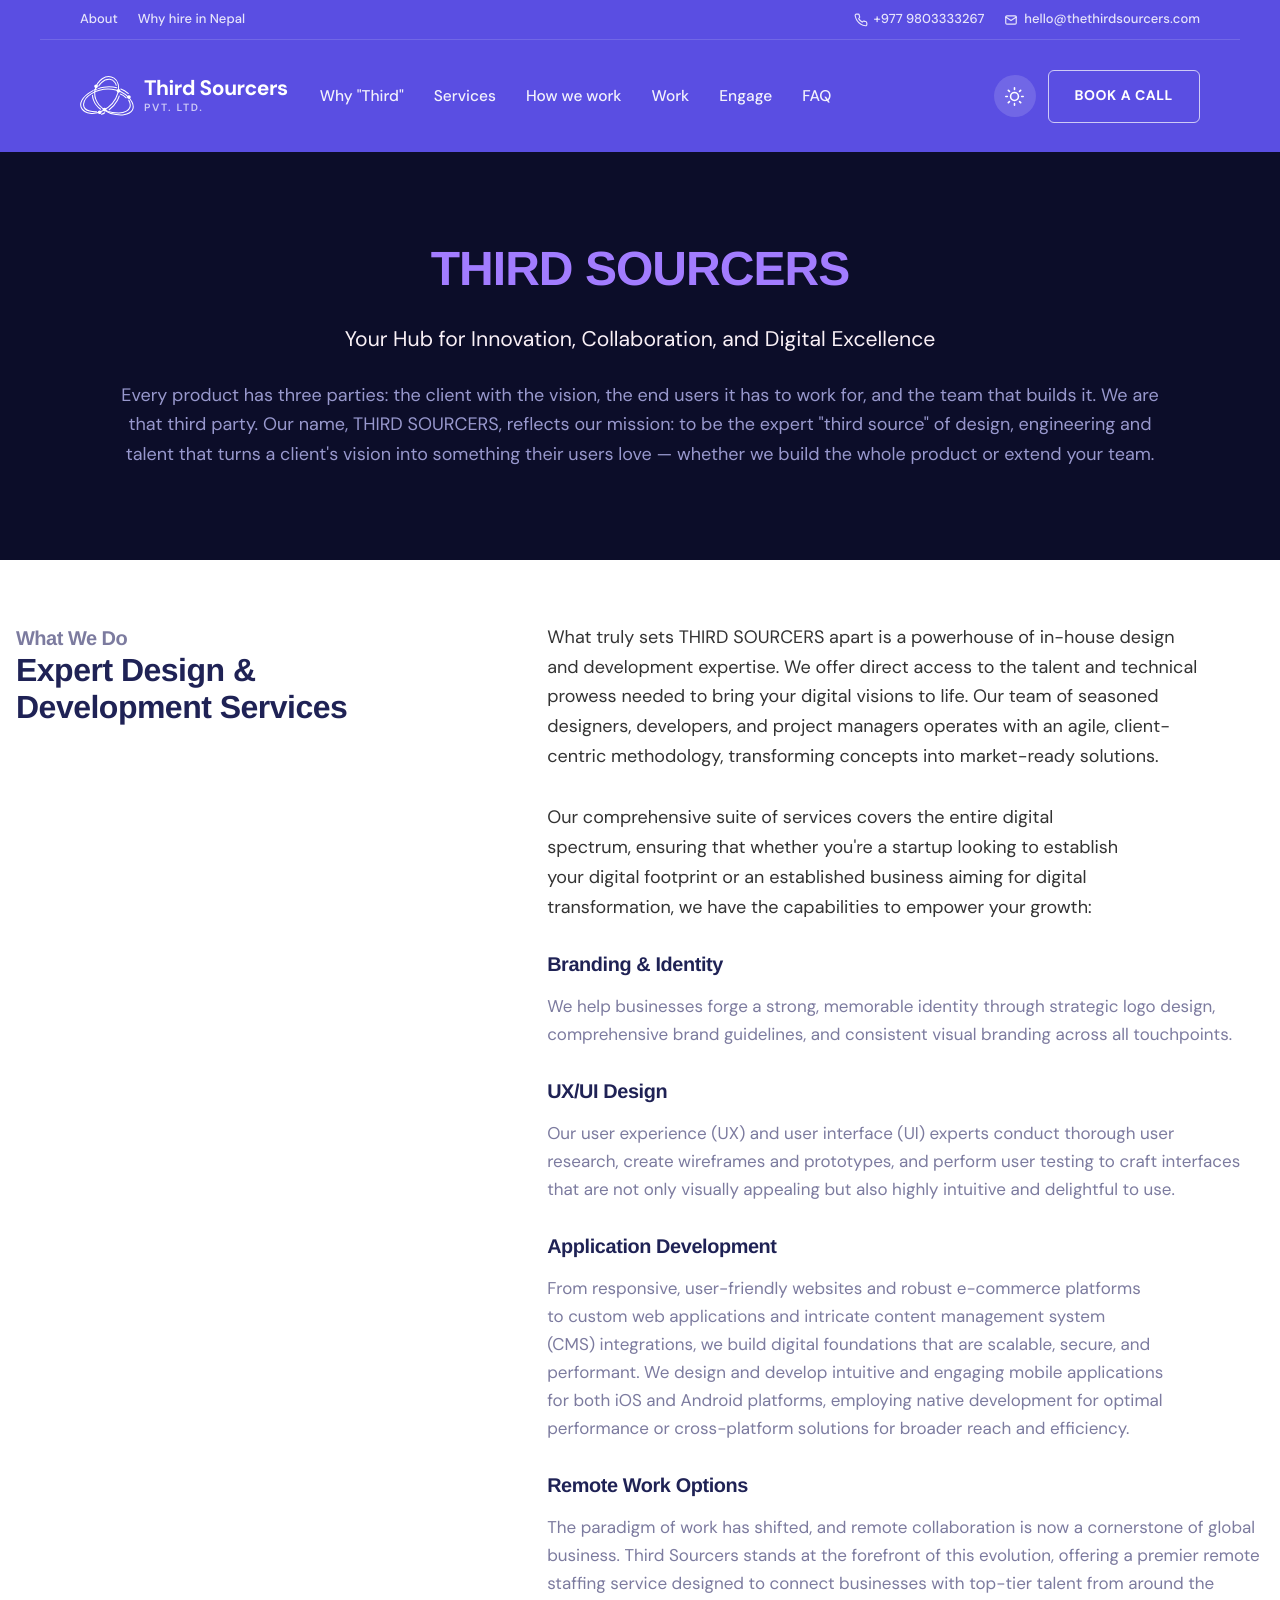
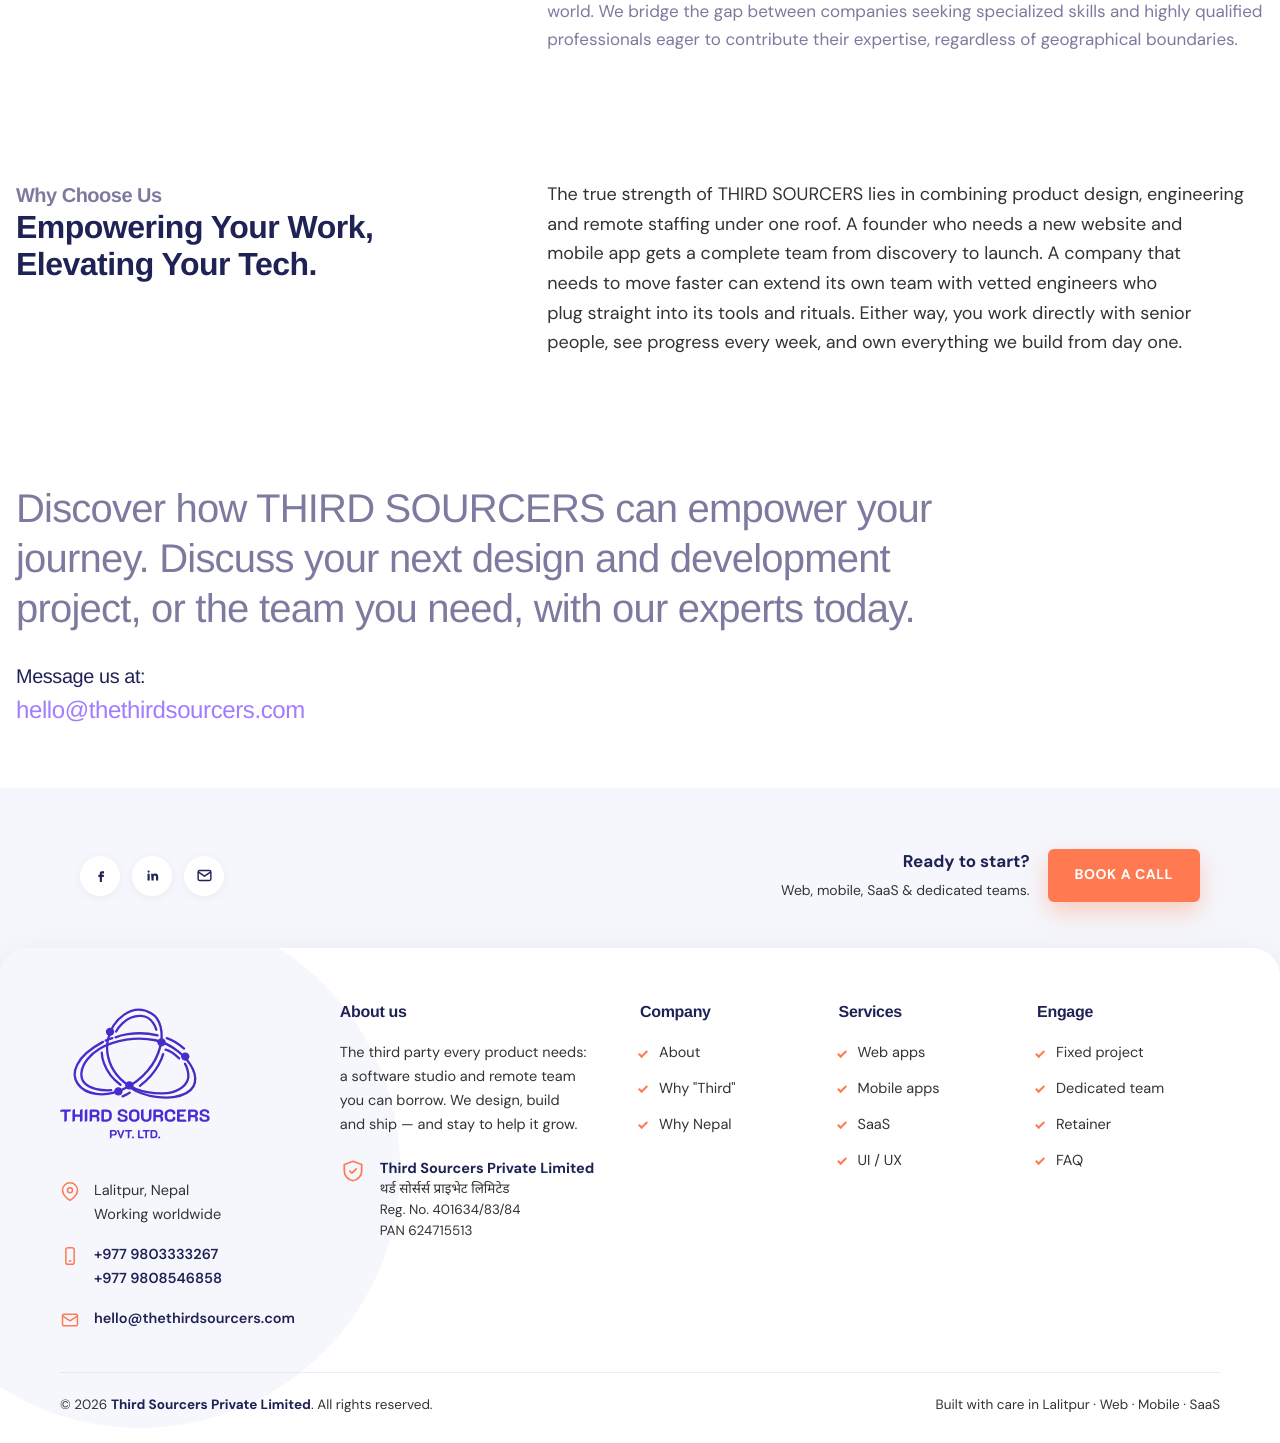
==== commit b0a7f04d: "some more ui fixes" ====
--- a/about.html
+++ b/about.html
@@ -1,9 +1,9 @@
 <!doctype html>
 <html lang="en">
   <head>
-    <meta charset="UTF-8" />
-    <meta name="viewport" content="width=device-width, initial-scale=1.0" />
-    <meta name="theme-color" content="#405FCF" />
+    <meta charset="utf-8" />
+    <meta name="viewport" content="width=device-width, initial-scale=1" />
+    <meta name="theme-color" content="#492CD4" />
 
     <meta
       name="keywords"
@@ -13,6 +13,11 @@
       name="description"
       content="THIRD SOURCERS is your hub for innovation, collaboration, and digital excellence — combining design, development, branding, UX/UI, and remote staffing from Nepal."
     />
+    <meta property="og:title" content="About | Third Sourcers" />
+    <meta
+      property="og:description"
+      content="Software studio and remote team in Nepal. We design, build and ship web, mobile and SaaS products."
+    />
     <title>About | Third Sourcers</title>
 
     <!-- Google Tag Manager -->
@@ -20,20 +25,307 @@
     <script defer src="./gtm-loader.js"></script>
     <!-- End Google Tag Manager -->
 
-    <link
-      rel="icon"
-      href="Favicon.svg"
-      type="image/svg+xml"
-      media="(prefers-color-scheme: light)"
-    />
-    <link
-      rel="icon"
-      href="Favicon-white.svg"
-      type="image/svg+xml"
-      media="(prefers-color-scheme: dark)"
-    />
-    <link rel="icon" href="favicon.ico" />
+    <link rel="icon" href="favicon.ico" sizes="any" />
+    <link rel="icon" type="image/svg+xml" href="Favicon.svg" />
+    <link rel="preconnect" href="https://fonts.googleapis.com" />
+    <link rel="preconnect" href="https://fonts.gstatic.com" crossorigin />
     <link rel="stylesheet" href="./styles/styles.css?v=1.0.1" type="text/css" />
+    <link rel="stylesheet" href="styles.css?v=13" />
+    <script>
+      (function () {
+        try {
+          var t = localStorage.getItem("theme");
+          if (t) document.documentElement.setAttribute("data-theme", t);
+        } catch (e) {}
+      })();
+    </script>
+    <style>
+      :root {
+        --clr-light100: #ffffff;
+        --clr-light200: #f9f0f6;
+        --clr-accent300: #9898cd;
+        --clr-accent400: #7c7b9f;
+        --clr-accent500: #5f5780;
+        --clr-primary300: #a27cff;
+        --clr-primary400: #7c5cee;
+        --clr-primary500: #563dca;
+        --clr-primary700: #3123ab;
+        --clr-primary800: #0c0d29;
+        --clr-primary900: #0a0612;
+        --headerFont: K2D, sans-serif;
+        --systemFont: PT Sans, sans-serif;
+        --bodyFontColor: var(--clr-dark700);
+        --bodyBackgroundColor: var(--clr-light100);
+        --logoFillPrimary: var(--clr-primary700);
+      }
+
+      @media (prefers-color-scheme: dark) {
+        :root:not([data-theme="light"]) {
+          --bodyBackgroundColor: var(--clr-primary900);
+          --bodyFontColor: var(--clr-light200);
+        }
+      }
+      [data-theme="dark"] {
+        --bodyBackgroundColor: var(--clr-primary900);
+        --bodyFontColor: var(--clr-light200);
+      }
+
+      html,
+      body {
+        background-color: var(--bodyBackgroundColor);
+        color: var(--bodyFontColor);
+      }
+
+      .hero.why-nepal,
+      .hero.about-us {
+        position: relative;
+        --dot-bg: var(--clr-primary800);
+        --dot-color: rgba(255, 255, 255, 0.08);
+        --dot-size: 1px;
+        --dot-space: 0.25rem;
+        background:
+          linear-gradient(
+              90deg,
+              var(--dot-bg) calc(var(--dot-space) - var(--dot-size)),
+              transparent 1%
+            )
+            center / var(--dot-space) var(--dot-space),
+          linear-gradient(
+              var(--dot-bg) calc(var(--dot-space) - var(--dot-size)),
+              transparent 1%
+            )
+            center / var(--dot-space) var(--dot-space),
+          var(--dot-bg);
+        color: var(--clr-light200);
+        padding-block: clamp(3rem, 10vh, 12.5rem);
+        overflow: visible;
+      }
+      .hero.why-nepal::before,
+      .hero.about-us::before {
+        display: none;
+      }
+
+      .hero.why-nepal .container,
+      .hero.about-us .container {
+        gap: 1.5rem;
+      }
+
+      .hero.why-nepal h1,
+      .hero.about-us h1 {
+        text-wrap: balance;
+        font-weight: 900;
+        color: var(--clr-primary300);
+        font-family: var(--headerFont);
+        font-size: clamp(1.25rem, 5vw + 0.25rem, 3rem);
+      }
+      .hero.why-nepal p:not(.summarized),
+      .hero.about-us p:not(.summarized) {
+        font-size: clamp(1rem, 1.5vw + 0.125rem, 2.15rem);
+        color: var(--clr-light200);
+      }
+      .hero.why-nepal .summarized,
+      .hero.about-us .summarized {
+        font-size: calc(1rem + 2px);
+        color: var(--clr-accent300);
+      }
+      .hero.why-nepal .text-primary700,
+      .hero.about-us .text-primary700 {
+        color: var(--clr-primary300) !important;
+      }
+
+      section:not(.hero) {
+        padding-block: clamp(1.5rem, 7vh, 5rem);
+      }
+
+      main#top {
+        background: var(--bodyBackgroundColor);
+        color: var(--bodyFontColor);
+      }
+
+      .container {
+        width: min(100%, 82rem);
+        margin: 0 auto;
+        padding-inline: 1rem;
+      }
+
+      .d-grid {
+        display: grid;
+      }
+      .text-center {
+        text-align: center;
+      }
+      .text-balance {
+        text-wrap: balance;
+      }
+      .text-accent400 {
+        color: var(--clr-accent400);
+      }
+
+      @media (prefers-color-scheme: dark) {
+        :root:not([data-theme="light"]) .text-primary700 {
+          color: var(--clr-primary300);
+        }
+      }
+      [data-theme="dark"] .text-primary700 {
+        color: var(--clr-primary300);
+      }
+
+      main#top .contact {
+        background: transparent;
+        color: inherit;
+        position: relative;
+        overflow: visible;
+      }
+      main#top .contact h2 {
+        font-size: clamp(1.25rem, 5.25vw, 2.5rem);
+        font-weight: 500;
+        color: var(--clr-accent400);
+        font-family: var(--headerFont);
+        text-wrap: balance;
+        line-height: 1.25;
+      }
+      main#top .contact h3 {
+        margin-block-start: 2rem;
+        font-weight: 400;
+        font-family: var(--systemFont);
+      }
+      main#top .contact h3 a {
+        font-size: clamp(1.125rem, 4vw, 1.5rem);
+        margin-block-start: 0.5rem;
+        color: var(--clr-primary300);
+        word-break: break-all;
+      }
+
+      .about-us:is(.hero) ~ section {
+        container-type: inline-size;
+      }
+      .about-us:is(.hero) ~ section > .d-grid {
+        grid-template-columns: min(100%, 40ch) 1fr;
+        gap: 4rem;
+      }
+      .about-us:is(.hero) ~ section h2 {
+        align-self: flex-start;
+        position: sticky;
+        top: 7rem;
+        z-index: 10;
+      }
+      .about-us:is(.hero) ~ section h2 span {
+        font-size: 1.25rem;
+      }
+      .about-us:is(.hero) ~ section h2 p {
+        font-size: 2rem;
+      }
+      .detail {
+        gap: 2rem;
+      }
+      .services-list {
+        grid-template-columns: repeat(auto-fill, minmax(min(100%, 40ch), 1fr));
+        gap: 2rem;
+      }
+      .services-list h3 {
+        margin-block-end: 1rem;
+      }
+
+      @container (width < 768px) {
+        .about-us:is(.hero) ~ section h2 {
+          position: relative;
+          top: 0;
+          margin-block-end: 2rem;
+        }
+        .about-us:is(.hero) ~ section > .d-grid {
+          grid-template-columns: 1fr;
+        }
+      }
+
+      .why-nepal-benefits {
+        --masonry-gap: clamp(1.25rem, 5vw, 2rem);
+      }
+      .why-nepal-benefits .masonry-grid {
+        columns: 3;
+        column-gap: var(--masonry-gap);
+      }
+      .why-nepal-benefits .masonry-card {
+        break-inside: avoid;
+        margin-block-end: var(--masonry-gap);
+        background: rgba(0, 0, 0, 0.35);
+        border: 1px solid rgba(255, 255, 255, 0.12);
+        border-radius: 0.75rem;
+        padding: 1.25rem 2rem;
+      }
+      .why-nepal-benefits .masonry-card__header {
+        position: static;
+        display: flex;
+        align-items: flex-start;
+        gap: 0.75rem;
+        margin-block-end: 0.75rem;
+      }
+      .why-nepal-benefits .masonry-card__avatar {
+        flex-shrink: 0;
+        display: grid;
+        place-items: center;
+        width: 2.25rem;
+        height: 2.25rem;
+        border-radius: 50%;
+        border: 1px solid rgba(255, 255, 255, 0.12);
+        background: rgba(255, 255, 255, 0.06);
+        font-size: 1rem;
+        line-height: 1;
+      }
+      .why-nepal-benefits .masonry-card__meta {
+        display: flex;
+        flex-direction: column;
+        gap: 0.125rem;
+        min-width: 0;
+      }
+      .why-nepal-benefits .masonry-card__title {
+        font-family: var(--headerFont);
+        font-size: 1.25rem;
+        font-weight: 600;
+        color: var(--clr-light200);
+        line-height: 1.3;
+      }
+      .why-nepal-benefits .masonry-card__tag {
+        font-size: 0.8125rem;
+        color: var(--clr-accent400);
+      }
+      .why-nepal-benefits .masonry-card__body p {
+        text-wrap: pretty;
+        color: var(--clr-accent300);
+      }
+      .why-nepal-benefits .masonry-card__list {
+        margin-block-start: 1rem;
+        display: flex;
+        flex-direction: column;
+        gap: 0.625rem;
+        list-style: none;
+        padding: 0;
+      }
+      .why-nepal-benefits .masonry-card__list li {
+        display: flex;
+        align-items: flex-start;
+        gap: 0.5rem;
+        font-size: calc(1rem + 1px);
+        color: var(--clr-accent300);
+        text-wrap: pretty;
+      }
+      .why-nepal-benefits .masonry-card__list li::before {
+        content: "✓";
+        flex-shrink: 0;
+        color: var(--clr-primary400);
+        font-weight: 700;
+      }
+
+      @media (width < 64rem) {
+        .why-nepal-benefits .masonry-grid {
+          columns: 2;
+        }
+      }
+      @media (width < 40rem) {
+        .why-nepal-benefits .masonry-grid {
+          columns: 1;
+        }
+      }
+    </style>
   </head>
   <body>
     <!-- Google Tag Manager (noscript) -->
@@ -47,168 +339,475 @@
     </noscript>
     <!-- End Google Tag Manager (noscript) -->
 
-    <header id="main">
-      <div class="d-grid container">
-        <a
-          class="logo-container"
-          aria-label="Third Sourcers Home"
-          href="index.html"
-        >
+    <div class="scroll-progress" id="scrollProgress" aria-hidden="true"></div>
+    <!-- ===================== TOP BAR ===================== -->
+    <div class="topbar">
+      <div class="wrap">
+        <nav aria-label="Secondary">
+          <a href="about.html">About</a>
+          <a href="why-hire-in-nepal.html">Why hire in Nepal</a>
+        </nav>
+        <div class="tb-right">
+          <a href="tel:+9779803333267"
+            ><svg
+              viewBox="0 0 24 24"
+              fill="none"
+              stroke="currentColor"
+              stroke-width="2"
+              stroke-linecap="round"
+              stroke-linejoin="round"
+            >
+              <path
+                d="M22 16.9v3a2 2 0 01-2.2 2 19.8 19.8 0 01-8.6-3.1 19.5 19.5 0 01-6-6A19.8 19.8 0 012 4.2 2 2 0 014 2h3a2 2 0 012 1.7c.1.9.3 1.8.6 2.6a2 2 0 01-.5 2.1L8 9.6a16 16 0 006 6l1.2-1.1a2 2 0 012.1-.5c.8.3 1.7.5 2.6.6a2 2 0 011.7 2z"
+              /></svg
+            >+977 9803333267</a
+          >
+          <a href="mailto:hello@thethirdsourcers.com"
+            ><svg
+              viewBox="0 0 24 24"
+              fill="none"
+              stroke="currentColor"
+              stroke-width="2"
+              stroke-linecap="round"
+              stroke-linejoin="round"
+            >
+              <rect x="3" y="5" width="18" height="14" rx="2" />
+              <path d="M3 7l9 6 9-6" /></svg
+            >hello@thethirdsourcers.com</a
+          >
+        </div>
+      </div>
+    </div>
+
+    <!-- ===================== HEADER ===================== -->
+    <header class="site-header" id="header">
+      <div class="wrap bar">
+        <a class="brand" href="index.html" aria-label="Third Sourcers home">
+          <img class="mk-white" src="assets/logo-mark-white.svg" alt="" />
+          <img class="mk-violet" src="assets/logo-mark.svg" alt="" />
+          <span class="bname">Third Sourcers<small>Pvt. Ltd.</small></span>
         </a>
-
-        <label for="toggle-menu-checkbox" class="toggle-menu d-flex">
-          <input type="checkbox" id="toggle-menu-checkbox" />
-          <span></span>
-        </label>
-
-        <nav>
-          <ul class="d-flex">
-            <li><a href="./about.html">About</a></li>
-            <li>
-              <a href="./why-hire-in-nepal.html">Why from Nepal?</a>
-            </li>
-          </ul>
+        <nav class="nav-links" aria-label="Primary">
+          <a href="index.html#three">Why "Third"</a>
+          <a href="index.html#services">Services</a>
+          <a href="index.html#process">How we work</a>
+          <a href="index.html#work">Work</a>
+          <a href="index.html#engage">Engage</a>
+          <a href="index.html#faq">FAQ</a>
         </nav>
+        <div class="nav-cta">
+          <button
+            id="themeToggle"
+            class="icon-btn theme-toggle"
+            aria-label="Toggle dark mode"
+          >
+            <svg
+              class="icon-sun"
+              viewBox="0 0 24 24"
+              fill="none"
+              stroke="currentColor"
+              stroke-width="2"
+              stroke-linecap="round"
+              stroke-linejoin="round"
+            >
+              <circle cx="12" cy="12" r="5" />
+              <path
+                d="M12 1v2M12 21v2M4.2 4.2l1.4 1.4M18.4 18.4l1.4 1.4M1 12h2M21 12h2M4.2 19.8l1.4-1.4M18.4 5.6l1.4-1.4"
+              />
+            </svg>
+            <svg
+              class="icon-moon"
+              viewBox="0 0 24 24"
+              fill="none"
+              stroke="currentColor"
+              stroke-width="2"
+              stroke-linecap="round"
+              stroke-linejoin="round"
+            >
+              <path d="M21 12.8A9 9 0 1111.2 3 7 7 0 0021 12.8z" />
+            </svg>
+          </button>
+          <a href="#contact" class="btn btn-outline-light">Book a call</a>
+          <button
+            class="icon-btn menu-toggle"
+            id="menuToggle"
+            aria-label="Open menu"
+          >
+            <svg
+              viewBox="0 0 24 24"
+              fill="none"
+              stroke="currentColor"
+              stroke-width="2"
+              stroke-linecap="round"
+            >
+              <path d="M3 6h18M3 12h18M3 18h18" />
+            </svg>
+          </button>
+        </div>
       </div>
     </header>
 
-    <section
-      class="about-us hero"
-      aria-labelledby="Innovation, Collaboration, and Growth"
-    >
-      <div class="d-grid container text-center">
-        <h1 class="text-primary700">THIRD SOURCERS</h1>
-        <p class="text-balance">
-          Your Hub for Innovation, Collaboration, and Digital Excellence
-        </p>
-
-        <p class="text-balance summarized text-accent400">
-          Every product has three parties: the client with the vision, the end
-          users it has to work for, and the team that builds it. We are that
-          third party. Our name, THIRD SOURCERS, reflects our mission: to be
-          the expert "third source" of design, engineering and talent that
-          turns a client's vision into something their users love — whether we
-          build the whole product or extend your team.
-        </p>
+    <!-- mobile menu -->
+    <div class="mobile-menu" id="mobileMenu">
+      <div class="mm-top">
+        <a class="brand" href="index.html"
+          ><img src="assets/logo-mark-white.svg" alt="" /><span class="bname"
+            >Third Sourcers</span
+          ></a
+        >
+        <button class="icon-btn mm-close" id="mmClose" aria-label="Close menu">
+          <svg
+            viewBox="0 0 24 24"
+            fill="none"
+            stroke="currentColor"
+            stroke-width="2"
+            stroke-linecap="round"
+          >
+            <path d="M6 6l12 12M18 6L6 18" />
+          </svg>
+        </button>
       </div>
-    </section>
-
-    <section
-      class="design-and-development"
-      aria-labelledby="design-and-development-services"
-    >
-      <div class="container d-grid">
-        <h2>
-          <span class="text-accent400">What We Do</span>
-          <p class="text-balance">Expert Design & Development Services</p>
-        </h2>
-
-        <div class="d-grid detail">
-          <p class="text-balance summarized">
-            What truly sets THIRD SOURCERS apart is a powerhouse of in-house
-            design and development expertise. We offer direct access to the talent and technical prowess needed to
-            bring your digital visions to life. Our team of seasoned designers,
-            developers, and project managers operates with an agile,
-            client-centric methodology, transforming concepts into market-ready
-            solutions.
+      <nav>
+        <a href="index.html#three">Why "Third"</a>
+        <a href="index.html#services">Services</a>
+        <a href="index.html#process">How we work</a>
+        <a href="index.html#work">Work</a>
+        <a href="index.html#engage">Engage</a>
+        <a href="index.html#faq">FAQ</a>
+        <a href="about.html">About</a>
+        <a href="why-hire-in-nepal.html">Why Nepal</a>
+      </nav>
+      <a href="#contact" class="btn btn-coral btn-lg">Book a free call</a>
+    </div>
+
+    <main id="top">
+      <section
+        class="about-us hero"
+        aria-labelledby="Innovation, Collaboration, and Growth"
+      >
+        <div class="d-grid container text-center">
+          <h1 class="text-primary700">THIRD SOURCERS</h1>
+          <p class="text-balance">
+            Your Hub for Innovation, Collaboration, and Digital Excellence
           </p>
 
-          <p class="text-balance summarized">
-            Our comprehensive suite of services covers the entire digital
-            spectrum, ensuring that whether you're a startup looking to
-            establish your digital footprint or an established business aiming
-            for digital transformation, we have the capabilities to empower your
-            growth:
+          <p class="text-balance summarized text-accent400">
+            Every product has three parties: the client with the vision, the end
+            users it has to work for, and the team that builds it. We are that
+            third party. Our name, THIRD SOURCERS, reflects our mission: to be
+            the expert "third source" of design, engineering and talent that
+            turns a client's vision into something their users love — whether we
+            build the whole product or extend your team.
           </p>
-
-          <div class="d-grid services-list">
-            <div>
-              <h3>Branding & Identity</h3>
-              <p class="text-accent400 text-balance">
-                We help businesses forge a strong, memorable identity through
-                strategic logo design, comprehensive brand guidelines, and
-                consistent visual branding across all touchpoints.
-              </p>
-            </div>
-
-            <div>
-              <h3>UX/UI Design</h3>
-              <p class="text-accent400 text-balance">
-                Our user experience (UX) and user interface (UI) experts conduct
-                thorough user research, create wireframes and prototypes, and
-                perform user testing to craft interfaces that are not only
-                visually appealing but also highly intuitive and delightful to
-                use.
-              </p>
-            </div>
-
-            <div>
-              <h3>Application Development</h3>
-              <p class="text-accent400 text-balance">
-                From responsive, user-friendly websites and robust e-commerce
-                platforms to custom web applications and intricate content
-                management system (CMS) integrations, we build digital
-                foundations that are scalable, secure, and performant. We design
-                and develop intuitive and engaging mobile applications for both
-                iOS and Android platforms, employing native development for
-                optimal performance or cross-platform solutions for broader
-                reach and efficiency.
-              </p>
-            </div>
-
-            <div>
-              <h3>Remote Work Options</h3>
-              <p class="text-accent400 text-balance">
-                The paradigm of work has shifted, and remote collaboration is
-                now a cornerstone of global business. Third Sourcers stands
-                at the forefront of this evolution, offering a premier remote
-                staffing service designed to connect businesses with top-tier
-                talent from around the world. We bridge the gap between
-                companies seeking specialized skills and highly qualified
-                professionals eager to contribute their expertise, regardless of
-                geographical boundaries.
-              </p>
+        </div>
+      </section>
+
+      <section
+        class="design-and-development"
+        aria-labelledby="design-and-development-services"
+      >
+        <div class="container d-grid">
+          <h2>
+            <span class="text-accent400">What We Do</span>
+            <p class="text-balance">Expert Design & Development Services</p>
+          </h2>
+
+          <div class="d-grid detail">
+            <p class="text-balance summarized">
+              What truly sets THIRD SOURCERS apart is a powerhouse of in-house
+              design and development expertise. We offer direct access to the
+              talent and technical prowess needed to bring your digital visions
+              to life. Our team of seasoned designers, developers, and project
+              managers operates with an agile, client-centric methodology,
+              transforming concepts into market-ready solutions.
+            </p>
+
+            <p class="text-balance summarized">
+              Our comprehensive suite of services covers the entire digital
+              spectrum, ensuring that whether you're a startup looking to
+              establish your digital footprint or an established business aiming
+              for digital transformation, we have the capabilities to empower
+              your growth:
+            </p>
+
+            <div class="d-grid services-list">
+              <div>
+                <h3>Branding & Identity</h3>
+                <p class="text-accent400 text-balance">
+                  We help businesses forge a strong, memorable identity through
+                  strategic logo design, comprehensive brand guidelines, and
+                  consistent visual branding across all touchpoints.
+                </p>
+              </div>
+
+              <div>
+                <h3>UX/UI Design</h3>
+                <p class="text-accent400 text-balance">
+                  Our user experience (UX) and user interface (UI) experts
+                  conduct thorough user research, create wireframes and
+                  prototypes, and perform user testing to craft interfaces that
+                  are not only visually appealing but also highly intuitive and
+                  delightful to use.
+                </p>
+              </div>
+
+              <div>
+                <h3>Application Development</h3>
+                <p class="text-accent400 text-balance">
+                  From responsive, user-friendly websites and robust e-commerce
+                  platforms to custom web applications and intricate content
+                  management system (CMS) integrations, we build digital
+                  foundations that are scalable, secure, and performant. We
+                  design and develop intuitive and engaging mobile applications
+                  for both iOS and Android platforms, employing native
+                  development for optimal performance or cross-platform
+                  solutions for broader reach and efficiency.
+                </p>
+              </div>
+
+              <div>
+                <h3>Remote Work Options</h3>
+                <p class="text-accent400 text-balance">
+                  The paradigm of work has shifted, and remote collaboration is
+                  now a cornerstone of global business. Third Sourcers stands at
+                  the forefront of this evolution, offering a premier remote
+                  staffing service designed to connect businesses with top-tier
+                  talent from around the world. We bridge the gap between
+                  companies seeking specialized skills and highly qualified
+                  professionals eager to contribute their expertise, regardless
+                  of geographical boundaries.
+                </p>
+              </div>
             </div>
           </div>
         </div>
+      </section>
+
+      <section class="why-choose-us" aria-labelledby="why-choose-us">
+        <div class="container d-grid">
+          <h2>
+            <span class="text-accent400">Why Choose Us</span>
+            <p class="text-balance">
+              Empowering Your Work, Elevating Your Tech.
+            </p>
+          </h2>
+
+          <p class="text-balance summarized">
+            The true strength of THIRD SOURCERS lies in combining product
+            design, engineering and remote staffing under one roof. A founder
+            who needs a new website and mobile app gets a complete team from
+            discovery to launch. A company that needs to move faster can extend
+            its own team with vetted engineers who plug straight into its tools
+            and rituals. Either way, you work directly with senior people, see
+            progress every week, and own everything we build from day one.
+          </p>
+        </div>
+      </section>
+
+      <section id="contact" class="contact">
+        <div class="container">
+          <h2>
+            Discover how THIRD SOURCERS can empower your journey. Discuss your
+            next design and development project, or the team you need, with our
+            experts today.
+          </h2>
+          <h3 class="d-grid">
+            <span>Message us at:</span>
+            <a href="mailto:hello@thethirdsourcers.com">
+              hello@thethirdsourcers.com
+            </a>
+          </h3>
+        </div>
+      </section>
+    </main>
+
+    <!-- ===================== FOOTER ===================== -->
+    <footer class="site-footer">
+      <div class="wrap f-top">
+        <div class="socials">
+          <a
+            href="https://www.facebook.com/people/The-Third-Sourcers/61557065408034/"
+            target="_blank"
+            rel="noopener"
+            aria-label="Facebook"
+            ><svg viewBox="0 0 24 24" fill="currentColor">
+              <path
+                d="M14 9h3V6h-3c-2 0-3 1-3 3v2H9v3h2v7h3v-7h2.5l.5-3H14V9c0-.6.4-1 1-1z"
+              /></svg
+          ></a>
+          <a
+            href="https://www.linkedin.com"
+            target="_blank"
+            rel="noopener"
+            aria-label="LinkedIn"
+            ><svg viewBox="0 0 24 24" fill="currentColor">
+              <path
+                d="M6.5 8A1.5 1.5 0 116.5 5a1.5 1.5 0 010 3zM5 9.5h3V19H5zM10 9.5h2.9v1.3h.04c.4-.75 1.4-1.55 2.86-1.55C18.8 9.25 20 11 20 13.8V19h-3v-4.6c0-1.1-.02-2.5-1.55-2.5-1.55 0-1.79 1.2-1.79 2.43V19h-3z"
+              /></svg
+          ></a>
+          <a href="mailto:hello@thethirdsourcers.com" aria-label="Email"
+            ><svg
+              viewBox="0 0 24 24"
+              fill="none"
+              stroke="currentColor"
+              stroke-width="2"
+            >
+              <rect x="3" y="5" width="18" height="14" rx="2" />
+              <path d="M3 7l9 6 9-6" /></svg
+          ></a>
+        </div>
+        <div class="f-hire">
+          <div>
+            <b>Ready to start?</b
+            ><span>Web, mobile, SaaS &amp; dedicated teams.</span>
+          </div>
+          <a href="#contact" class="btn btn-coral">Book a call</a>
+        </div>
       </div>
-    </section>
-
-    <section class="why-choose-us" aria-labelledby="why-choose-us">
-      <div class="container d-grid">
-        <h2>
-          <span class="text-accent400">Why Choose Us</span>
-          <p class="text-balance">Empowering Your Work, Elevating Your Tech.</p>
-        </h2>
-
-        <p class="text-balance summarized">
-          The true strength of THIRD SOURCERS lies in combining product
-          design, engineering and remote staffing under one roof. A founder
-          who needs a new website and mobile app gets a complete team from
-          discovery to launch. A company that needs to move faster can extend
-          its own team with vetted engineers who plug straight into its tools
-          and rituals. Either way, you work directly with senior people, see
-          progress every week, and own everything we build from day one.
-        </p>
+      <div class="f-panel">
+        <div class="f-grid">
+          <div class="f-brand">
+            <a
+              class="f-logo"
+              href="index.html#top"
+              aria-label="Third Sourcers Pvt. Ltd. — back to top"
+              ><img
+                class="mk-violet"
+                src="assets/logo.svg"
+                alt="Third Sourcers Pvt. Ltd."
+                width="1029"
+                height="982" /><img
+                class="mk-white"
+                src="assets/logo-white.svg"
+                alt=""
+                width="1029"
+                height="982"
+            /></a>
+            <ul class="f-contact">
+              <li>
+                <svg
+                  viewBox="0 0 24 24"
+                  fill="none"
+                  stroke="currentColor"
+                  stroke-width="1.8"
+                  stroke-linecap="round"
+                  stroke-linejoin="round"
+                >
+                  <path d="M21 10c0 7-9 12-9 12s-9-5-9-12a9 9 0 0118 0z" />
+                  <circle cx="12" cy="10" r="3" /></svg
+                ><span>Lalitpur, Nepal<br />Working worldwide</span>
+              </li>
+              <li>
+                <svg
+                  viewBox="0 0 24 24"
+                  fill="none"
+                  stroke="currentColor"
+                  stroke-width="1.8"
+                  stroke-linecap="round"
+                  stroke-linejoin="round"
+                >
+                  <rect x="7" y="2" width="10" height="20" rx="2.5" />
+                  <path d="M11 18h2" /></svg
+                ><span
+                  ><a href="tel:+9779803333267">+977 9803333267</a><br /><a
+                    href="tel:+9779808546858"
+                    >+977 9808546858</a
+                  ></span
+                >
+              </li>
+              <li>
+                <svg
+                  viewBox="0 0 24 24"
+                  fill="none"
+                  stroke="currentColor"
+                  stroke-width="1.8"
+                  stroke-linecap="round"
+                  stroke-linejoin="round"
+                >
+                  <rect x="3" y="5" width="18" height="14" rx="2" />
+                  <path d="M3 7l9 6 9-6" /></svg
+                ><a href="mailto:hello@thethirdsourcers.com"
+                  >hello@thethirdsourcers.com</a
+                >
+              </li>
+            </ul>
+          </div>
+          <div class="f-about">
+            <h5>About us</h5>
+            <p>
+              The third party every product needs: a software studio and remote
+              team you can borrow. We design, build and ship — and stay to help
+              it grow.
+            </p>
+            <div class="legal-card">
+              <svg
+                viewBox="0 0 24 24"
+                fill="none"
+                stroke="currentColor"
+                stroke-width="1.6"
+                stroke-linecap="round"
+                stroke-linejoin="round"
+              >
+                <path d="M12 3l8 3v6c0 4.5-3.4 8.3-8 9-4.6-.7-8-4.5-8-9V6z" />
+                <path d="M9 12l2 2 4-4" />
+              </svg>
+              <div>
+                <b>Third Sourcers Private Limited</b
+                ><span class="np" lang="ne">थर्ड सोर्सर्स प्राइभेट लिमिटेड</span
+                ><br />Reg. No. 401634/83/84<br />PAN 624715513
+              </div>
+            </div>
+          </div>
+          <div class="f-col">
+            <h5>Company</h5>
+            <ul>
+              <li><a href="about.html">About</a></li>
+              <li><a href="index.html#three">Why "Third"</a></li>
+              <li><a href="why-hire-in-nepal.html">Why Nepal</a></li>
+            </ul>
+          </div>
+          <div class="f-col">
+            <h5>Services</h5>
+            <ul>
+              <li><a href="index.html#services">Web apps</a></li>
+              <li><a href="index.html#services">Mobile apps</a></li>
+              <li><a href="index.html#services">SaaS</a></li>
+              <li><a href="index.html#services">UI / UX</a></li>
+            </ul>
+          </div>
+          <div class="f-col">
+            <h5>Engage</h5>
+            <ul>
+              <li><a href="index.html#engage">Fixed project</a></li>
+              <li><a href="index.html#engage">Dedicated team</a></li>
+              <li><a href="index.html#engage">Retainer</a></li>
+              <li><a href="index.html#faq">FAQ</a></li>
+            </ul>
+          </div>
+        </div>
+        <div class="f-bottom">
+          <span
+            >© <span id="year">2026</span>
+            <b>Third Sourcers Private Limited</b>. All rights reserved.</span
+          >
+          <span>Built with care in Lalitpur · Web · Mobile · SaaS</span>
+        </div>
       </div>
-    </section>
-
-    <section id="contact" class="contact">
-      <div class="container">
-        <h2>
-          Discover how THIRD SOURCERS can empower your journey. Discuss your
-          next design and development project, or the team you need, with our
-          experts today.
-        </h2>
-        <h3 class="d-grid">
-          <span>Message us at:</span>
-          <a href="mailto:hello@thethirdsourcers.com">
-            hello@thethirdsourcers.com
-          </a>
-        </h3>
-
-        <p class="bottom-content">&copy; Copyright Third Sourcers Private Limited</p>
-      </div>
-    </section>
+    </footer>
+
+    <button class="to-top" id="toTop" aria-label="Back to top">
+      <svg
+        viewBox="0 0 24 24"
+        fill="none"
+        stroke="currentColor"
+        stroke-width="2.2"
+        stroke-linecap="round"
+        stroke-linejoin="round"
+      >
+        <path d="M12 19V5M5 12l7-7 7 7" />
+      </svg>
+    </button>
+
+    <script src="main.js?v=4"></script>
   </body>
 </html>
--- a/styles.css
+++ b/styles.css
@@ -0,0 +1,2457 @@
+/* ============================================================
+   THIRD SOURCERS — brand stylesheet
+   Violet brand (#492CD4) · navy · coral CTA · sun accent
+   Flat-illustration, card-driven layout
+   ============================================================ */
+
+@import url("https://fonts.googleapis.com/css2?family=DM+Sans:ital,opsz,wght@0,9..40,300..800;1,9..40,400&family=Noto+Sans+Devanagari:wght@400;600&display=swap");
+
+:root {
+  /* surfaces */
+  --bg: #ffffff;
+  --bg-soft: #f5f7fc;
+  --bg-cream: #fdf6e9;
+  --bg-lilac: #eeebff;
+  --bg-slate: #9db0d3;
+  --paper: #ffffff;
+
+  /* ink */
+  --ink: #1f2255;
+  --ink-soft: #545775;
+  --ink-faint: #9aa0bd;
+
+  /* brand */
+  --violet: #492cd4;
+  --violet-2: #5b47e6;
+  --violet-3: #7a6cf0;
+  --violet-hero: #5a4ee2;
+  --navy: #1f2255;
+  --navy-2: #282c6b;
+  --on-violet: #ffffff;
+
+  /* accents */
+  --coral: #ff7a50;
+  --coral-2: #ff9470;
+  --coral-tint: #ffe9e1;
+  --sun: #ffb400;
+  --sun-tint: #fff4d6;
+
+  --line: rgba(31, 34, 85, 0.08);
+  --line-2: rgba(31, 34, 85, 0.14);
+
+  --shadow-sm: 0 2px 10px rgba(31, 34, 85, 0.05);
+  --shadow-md: 0 10px 40px rgba(31, 34, 85, 0.08);
+  --shadow-lg: 0 24px 70px rgba(31, 34, 85, 0.14);
+
+  --r-sm: 6px;
+  --r: 10px;
+  --r-lg: 16px;
+  --r-xl: 28px;
+
+  --maxw: 1200px;
+  --pad: clamp(16px, 5vw, 40px);
+  --sans: "DM Sans", system-ui, -apple-system, sans-serif;
+}
+
+[data-theme="dark"] {
+  --bg: #12132b;
+  --bg-soft: #171935;
+  --bg-cream: #1b1a33;
+  --bg-lilac: #211f45;
+  --bg-slate: #1c2346;
+  --paper: #1e2043;
+
+  --ink: #eef0ff;
+  --ink-soft: #b9bddb;
+  --ink-faint: #7d82a8;
+
+  --violet-hero: #3a2fb0;
+  --navy: #0c0d22;
+  --navy-2: #16183a;
+
+  --coral-tint: rgba(255, 122, 80, 0.14);
+  --sun-tint: rgba(255, 180, 0, 0.12);
+
+  --line: rgba(238, 240, 255, 0.08);
+  --line-2: rgba(238, 240, 255, 0.16);
+
+  --shadow-sm: 0 2px 10px rgba(0, 0, 0, 0.25);
+  --shadow-md: 0 10px 40px rgba(0, 0, 0, 0.35);
+  --shadow-lg: 0 24px 70px rgba(0, 0, 0, 0.45);
+}
+
+/* ---------- base ---------- */
+*,
+*::before,
+*::after {
+  box-sizing: border-box;
+}
+html {
+  scroll-behavior: smooth;
+  scroll-padding-top: 90px;
+}
+body {
+  margin: 0;
+  font-family: var(--sans);
+  font-size: 17px;
+  line-height: 1.65;
+  color: var(--ink-soft);
+  background: var(--bg);
+  -webkit-font-smoothing: antialiased;
+  overflow-x: hidden;
+}
+img,
+svg {
+  display: block;
+  max-width: 100%;
+}
+img {
+  height: auto;
+}
+[class*="-grid"] > * {
+  min-width: 0;
+}
+a {
+  color: inherit;
+  text-decoration: none;
+}
+h1,
+h2,
+h3,
+h4,
+h5 {
+  color: var(--ink);
+  margin: 0;
+  line-height: 1.15;
+  letter-spacing: -0.02em;
+}
+p {
+  margin: 0;
+}
+ul {
+  margin: 0;
+  padding: 0;
+  list-style: none;
+}
+button {
+  font: inherit;
+  cursor: pointer;
+}
+.wrap {
+  width: 100%;
+  max-width: var(--maxw);
+  margin-inline: auto;
+  padding-inline: var(--pad);
+}
+.section-pad {
+  padding-block: clamp(72px, 10vw, 120px);
+}
+.sr-only {
+  position: absolute;
+  width: 1px;
+  height: 1px;
+  overflow: hidden;
+  clip: rect(0 0 0 0);
+}
+
+/* ---------- type ---------- */
+.eyebrow {
+  display: inline-block;
+  font-size: 14px;
+  font-weight: 500;
+  color: var(--violet-3);
+  margin-bottom: 10px;
+}
+.h2 {
+  font-size: clamp(30px, 4.2vw, 44px);
+  font-weight: 300;
+  letter-spacing: -0.025em;
+}
+.h2 b,
+.display b {
+  font-weight: 700;
+  display: block;
+}
+.lead {
+  font-size: 17px;
+  color: var(--ink-soft);
+  max-width: 620px;
+}
+.u-sun {
+  position: relative;
+  white-space: nowrap;
+  z-index: 0;
+}
+.u-sun::after {
+  content: "";
+  position: absolute;
+  left: 0;
+  right: 0;
+  bottom: 0.02em;
+  height: 0.16em;
+  border-radius: 4px;
+  background: var(--sun);
+  z-index: -1;
+}
+.section-head {
+  text-align: center;
+  max-width: 720px;
+  margin: 0 auto clamp(40px, 6vw, 64px);
+}
+.section-head .lead {
+  margin: 18px auto 0;
+}
+
+/* ---------- buttons ---------- */
+.btn {
+  display: inline-flex;
+  align-items: center;
+  justify-content: center;
+  gap: 10px;
+  padding: 14px 26px;
+  border-radius: var(--r-sm);
+  font-size: 14px;
+  font-weight: 700;
+  letter-spacing: 0.04em;
+  text-transform: uppercase;
+  border: 1.5px solid transparent;
+  transition:
+    transform 0.2s,
+    box-shadow 0.2s,
+    background 0.2s,
+    color 0.2s;
+  white-space: nowrap;
+}
+.btn svg {
+  width: 16px;
+  height: 16px;
+}
+.btn:hover {
+  transform: translateY(-2px);
+}
+.btn-coral {
+  background: var(--coral);
+  color: #fff;
+  box-shadow: 0 10px 24px rgba(255, 122, 80, 0.35);
+}
+.btn-coral:hover {
+  background: var(--coral-2);
+}
+.btn-navy {
+  background: var(--navy);
+  color: #fff;
+  box-shadow: 0 10px 24px rgba(31, 34, 85, 0.25);
+}
+[data-theme="dark"] .btn-navy {
+  background: var(--violet);
+}
+.btn-violet {
+  background: var(--violet);
+  color: #fff;
+}
+.btn-outline-light {
+  border-color: rgba(255, 255, 255, 0.7);
+  color: #fff;
+}
+.btn-outline-light:hover {
+  background: #fff;
+  color: var(--violet);
+}
+.btn-white {
+  background: #fff;
+  color: var(--violet);
+}
+.btn-lg {
+  padding: 17px 30px;
+}
+.link-arrow {
+  display: inline-flex;
+  align-items: center;
+  gap: 8px;
+  font-size: 14px;
+  font-weight: 600;
+  color: var(--ink-faint);
+  transition:
+    color 0.2s,
+    gap 0.2s;
+}
+.link-arrow svg {
+  width: 16px;
+  height: 16px;
+}
+.link-arrow:hover {
+  color: var(--coral);
+  gap: 12px;
+}
+
+/* ---------- top bar + header ---------- */
+.topbar {
+  position: relative;
+  z-index: 60;
+  background: var(--violet-hero);
+  color: rgba(255, 255, 255, 0.85);
+  font-size: 13px;
+  font-weight: 500;
+}
+.topbar .wrap {
+  display: flex;
+  justify-content: space-between;
+  align-items: center;
+  gap: 16px;
+  padding-block: 9px;
+  border-bottom: 1px solid rgba(255, 255, 255, 0.14);
+}
+.topbar nav,
+.topbar .tb-right {
+  display: flex;
+  gap: 20px;
+  align-items: center;
+}
+.topbar a:hover {
+  color: #fff;
+}
+.tb-right a {
+  display: inline-flex;
+  gap: 6px;
+  align-items: center;
+}
+.tb-right svg {
+  width: 14px;
+  height: 14px;
+}
+
+.site-header {
+  position: sticky;
+  top: 0;
+  z-index: 50;
+  background: var(--violet-hero);
+  transition:
+    background 0.3s,
+    box-shadow 0.3s;
+}
+.site-header.scrolled {
+  background: var(--paper);
+  box-shadow: var(--shadow-md);
+}
+.bar {
+  display: flex;
+  align-items: center;
+  gap: 32px;
+  height: 80px;
+}
+.brand {
+  display: flex;
+  align-items: center;
+  gap: 10px;
+  flex-shrink: 0;
+}
+.brand img {
+  height: 40px;
+  width: auto;
+}
+.bname {
+  font-size: 21px;
+  font-weight: 700;
+  letter-spacing: -0.02em;
+  color: #fff;
+  line-height: 1;
+}
+.bname small {
+  display: block;
+  font-size: 10.5px;
+  font-weight: 600;
+  letter-spacing: 0.16em;
+  text-transform: uppercase;
+  opacity: 0.7;
+  margin-top: 5px;
+}
+.site-header .brand .mk-violet {
+  display: none;
+}
+.site-header.scrolled .brand .mk-white {
+  display: none;
+}
+.site-header.scrolled .brand .mk-violet {
+  display: block;
+}
+.site-header.scrolled .bname {
+  color: var(--ink);
+}
+[data-theme="dark"] .site-header.scrolled .brand .mk-white {
+  display: block;
+}
+[data-theme="dark"] .site-header.scrolled .brand .mk-violet {
+  display: none;
+}
+.nav-links {
+  display: flex;
+  gap: 30px;
+  margin-right: auto;
+}
+.nav-links a {
+  font-size: 15.5px;
+  font-weight: 500;
+  color: #fff;
+  opacity: 0.92;
+  position: relative;
+  padding-block: 6px;
+}
+.nav-links a::after {
+  content: "";
+  position: absolute;
+  left: 0;
+  bottom: 0;
+  height: 2px;
+  width: 0;
+  background: var(--sun);
+  transition: width 0.25s;
+}
+.nav-links a:hover::after {
+  width: 100%;
+}
+.site-header.scrolled .nav-links a {
+  color: var(--ink);
+}
+.nav-cta {
+  display: flex;
+  align-items: center;
+  gap: 12px;
+}
+.site-header.scrolled .btn-outline-light {
+  border-color: var(--violet);
+  color: var(--violet);
+}
+[data-theme="dark"] .site-header.scrolled .btn-outline-light {
+  border-color: var(--ink);
+  color: var(--ink);
+}
+.site-header.scrolled .btn-outline-light:hover {
+  background: var(--violet);
+  color: #fff;
+}
+.icon-btn {
+  width: 42px;
+  height: 42px;
+  display: grid;
+  place-items: center;
+  border-radius: 50%;
+  border: 0;
+  background: rgba(255, 255, 255, 0.14);
+  color: #fff;
+  transition: background 0.2s;
+}
+.icon-btn:hover {
+  background: rgba(255, 255, 255, 0.24);
+}
+.icon-btn svg {
+  width: 19px;
+  height: 19px;
+}
+.site-header.scrolled .icon-btn {
+  background: var(--bg-lilac);
+  color: var(--violet);
+}
+[data-theme="dark"] .site-header.scrolled .icon-btn {
+  color: var(--ink);
+}
+.theme-toggle .icon-moon {
+  display: none;
+}
+[data-theme="dark"] .theme-toggle .icon-sun {
+  display: none;
+}
+[data-theme="dark"] .theme-toggle .icon-moon {
+  display: block;
+}
+.menu-toggle {
+  display: none;
+}
+[data-theme="dark"] .menu-toggle svg {
+  color: #fff;
+}
+
+/* mobile menu */
+.mobile-menu {
+  position: fixed;
+  inset: 0;
+  z-index: 100;
+  background: var(--violet);
+  color: #fff;
+  padding: 22px var(--pad) 40px;
+  display: flex;
+  flex-direction: column;
+  transform: translateX(100%);
+  transition: transform 0.35s ease;
+  overflow-y: auto;
+}
+.mobile-menu.open {
+  transform: none;
+}
+.mm-top {
+  display: flex;
+  justify-content: space-between;
+  align-items: center;
+}
+.mm-close {
+  background: rgba(255, 255, 255, 0.14);
+  color: #fff;
+}
+.mobile-menu nav {
+  display: flex;
+  flex-direction: column;
+  margin: 40px 0 32px;
+}
+.mobile-menu nav a {
+  font-size: 30px;
+  font-weight: 600;
+  padding: 10px 0;
+  border-bottom: 1px solid rgba(255, 255, 255, 0.14);
+}
+
+/* ---------- hero ---------- */
+.hero {
+  position: relative;
+  background: linear-gradient(
+    180deg,
+    var(--violet-hero) 0%,
+    var(--violet) 100%
+  );
+  color: rgba(255, 255, 255, 0.86);
+  padding: clamp(40px, 6vw, 70px) 0 0;
+  overflow: hidden;
+}
+.hero::before {
+  content: "";
+  position: absolute;
+  width: 900px;
+  height: 900px;
+  right: -300px;
+  top: -380px;
+  border-radius: 50%;
+  background: radial-gradient(
+    circle,
+    rgba(255, 255, 255, 0.1),
+    transparent 65%
+  );
+  pointer-events: none;
+}
+.hero-orbits {
+  position: absolute;
+  left: -120px;
+  top: 40px;
+  width: 520px;
+  opacity: 0.08;
+  pointer-events: none;
+}
+.hero-grid {
+  position: relative;
+  display: grid;
+  grid-template-columns: 1.05fr 1fr;
+  gap: 40px;
+  align-items: center;
+  z-index: 2;
+}
+.hero-copy {
+  padding-bottom: clamp(140px, 16vw, 200px);
+}
+.pill {
+  display: inline-flex;
+  align-items: center;
+  gap: 8px;
+  padding: 7px 14px;
+  border-radius: 4px;
+  background: rgba(255, 255, 255, 0.16);
+  font-size: 13px;
+  font-weight: 500;
+  color: #fff;
+}
+.pill i {
+  width: 7px;
+  height: 7px;
+  border-radius: 50%;
+  background: var(--sun);
+  box-shadow: 0 0 0 4px rgba(255, 180, 0, 0.25);
+}
+.display {
+  margin: 22px 0 22px;
+  font-size: clamp(38px, 5.4vw, 60px);
+  font-weight: 300;
+  line-height: 1.1;
+  color: #fff;
+  letter-spacing: -0.03em;
+}
+.display b {
+  display: inline;
+}
+.hero .lead {
+  color: rgba(255, 255, 255, 0.86);
+  max-width: 500px;
+}
+.hero-cta {
+  display: flex;
+  gap: 16px;
+  flex-wrap: wrap;
+  margin-top: 34px;
+}
+.hero-visual {
+  position: relative;
+  align-self: end;
+  margin-bottom: -10px;
+}
+.hero-visual::before {
+  content: "";
+  position: absolute;
+  width: 88%;
+  aspect-ratio: 1;
+  right: -4%;
+  top: 6%;
+  border-radius: 50%;
+  background: radial-gradient(circle at 40% 35%, #f3f1ff 0%, #d9d3ff 70%);
+  box-shadow:
+    0 0 0 28px rgba(255, 255, 255, 0.08),
+    0 0 0 60px rgba(255, 255, 255, 0.05);
+}
+[data-theme="dark"] .hero-visual::before {
+  background: radial-gradient(circle at 40% 35%, #cfc8ff 0%, #9f94f5 70%);
+}
+.hero-visual img {
+  position: relative;
+  width: 100%;
+  max-width: 440px;
+  margin: 0 auto;
+  filter: drop-shadow(0 30px 40px rgba(20, 10, 90, 0.25));
+}
+.hero-wave {
+  position: absolute;
+  left: 0;
+  right: 0;
+  bottom: -1px;
+  width: 100%;
+  height: clamp(90px, 13vw, 190px);
+  z-index: 1;
+  color: var(--bg);
+}
+
+/* ---------- three parties ---------- */
+.parties {
+  background: linear-gradient(180deg, var(--bg) 0%, var(--bg-soft) 100%);
+}
+.parties-grid {
+  display: grid;
+  grid-template-columns: 1fr 1fr;
+  gap: clamp(32px, 6vw, 72px);
+  align-items: center;
+}
+.parties-art {
+  position: relative;
+}
+.parties-art img {
+  width: 100%;
+}
+.parties-art .orb-tag {
+  position: absolute;
+  padding: 7px 14px;
+  border-radius: 40px;
+  font-size: 13px;
+  font-weight: 700;
+  background: var(--paper);
+  color: var(--ink);
+  box-shadow: var(--shadow-md);
+}
+.parties-art .orb-tag i {
+  font-style: normal;
+  color: var(--violet-3);
+  margin-right: 6px;
+}
+.party-list {
+  display: grid;
+  gap: 18px;
+  margin-top: 30px;
+  counter-reset: party;
+}
+.party {
+  position: relative;
+  display: grid;
+  grid-template-columns: 58px 1fr;
+  gap: 18px;
+  align-items: center;
+  padding: 22px 24px;
+  background: var(--paper);
+  border-radius: var(--r);
+  box-shadow: var(--shadow-md);
+  transition: transform 0.25s;
+}
+.party:hover {
+  transform: translateX(6px);
+}
+.party .num {
+  width: 58px;
+  height: 58px;
+  border-radius: 50%;
+  display: grid;
+  place-items: center;
+  font-size: 20px;
+  font-weight: 800;
+  background: var(--bg-lilac);
+  color: var(--violet);
+}
+[data-theme="dark"] .party .num {
+  color: var(--ink);
+}
+.party h3 {
+  font-size: 18px;
+  font-weight: 700;
+  margin-bottom: 4px;
+}
+.party p {
+  font-size: 15px;
+}
+.party.us {
+  background: var(--violet);
+  box-shadow: 0 20px 50px rgba(73, 44, 212, 0.35);
+}
+.party.us h3,
+.party.us p {
+  color: #fff;
+}
+.party.us p {
+  opacity: 0.88;
+}
+.party.us .num {
+  background: rgba(255, 255, 255, 0.16);
+  color: #fff;
+}
+.party.us .num img {
+  width: 34px;
+}
+.party + .party::before {
+  content: "";
+  position: absolute;
+  left: 52px;
+  top: -18px;
+  height: 18px;
+  border-left: 2px dashed var(--line-2);
+}
+.parties-note {
+  margin-top: 22px;
+  font-size: 15px;
+  color: var(--ink-soft);
+}
+.parties-note b {
+  color: var(--coral);
+}
+
+/* ---------- services ---------- */
+.services {
+  position: relative;
+  overflow: hidden;
+}
+.services::before {
+  content: "";
+  position: absolute;
+  inset: 180px -10% 60px;
+  background: var(--bg-cream);
+  transform: skewY(-8deg);
+  z-index: -1;
+}
+.services::after {
+  content: "";
+  position: absolute;
+  left: -10%;
+  right: -10%;
+  top: 55%;
+  height: 16px;
+  background: var(--bg);
+  transform: skewY(-8deg);
+  opacity: 0.7;
+  z-index: -1;
+}
+.svc-grid {
+  display: grid;
+  grid-template-columns: repeat(4, 1fr);
+  gap: 22px;
+}
+.svc-card {
+  background: var(--paper);
+  border-radius: var(--r);
+  padding: 34px 26px 28px;
+  text-align: center;
+  box-shadow: var(--shadow-md);
+  transition:
+    transform 0.25s,
+    box-shadow 0.25s;
+  display: flex;
+  flex-direction: column;
+  align-items: center;
+}
+.svc-card:hover {
+  transform: translateY(-8px);
+  box-shadow: var(--shadow-lg);
+}
+.svc-ico {
+  position: relative;
+  width: 60px;
+  height: 60px;
+  border-radius: 50%;
+  display: grid;
+  place-items: center;
+  background: var(--coral);
+  color: #fff;
+  margin-bottom: 22px;
+  box-shadow: 0 10px 22px rgba(255, 122, 80, 0.3);
+}
+.svc-ico::after {
+  content: "";
+  position: absolute;
+  top: 1px;
+  right: -2px;
+  width: 14px;
+  height: 14px;
+  border-radius: 50%;
+  background: var(--sun);
+  border: 2.5px solid var(--paper);
+}
+.svc-card:nth-child(4n + 2) .svc-ico {
+  background: var(--violet-2);
+  box-shadow: 0 10px 22px rgba(91, 71, 230, 0.3);
+}
+.svc-card:nth-child(4n + 3) .svc-ico {
+  background: var(--navy);
+  box-shadow: 0 10px 22px rgba(31, 34, 85, 0.25);
+}
+[data-theme="dark"] .svc-card:nth-child(4n + 3) .svc-ico {
+  background: #3b3f8c;
+}
+.svc-ico svg {
+  width: 26px;
+  height: 26px;
+}
+.svc-card h3 {
+  font-size: 18px;
+  font-weight: 700;
+  margin-bottom: 10px;
+}
+.svc-card p {
+  font-size: 15px;
+  line-height: 1.6;
+  margin-bottom: 18px;
+}
+.svc-card .tags {
+  margin-top: auto;
+  font-size: 12.5px;
+  font-weight: 600;
+  color: var(--ink-faint);
+}
+
+/* ---------- achievement band ---------- */
+.band {
+  position: relative;
+  background: var(--navy);
+  color: rgba(255, 255, 255, 0.8);
+  overflow: visible;
+  margin-top: clamp(40px, 6vw, 80px);
+}
+.band::before {
+  content: "";
+  position: absolute;
+  inset: 0;
+  background-image: url("assets/logo-mark-white.svg");
+  background-size: 240px;
+  background-repeat: repeat;
+  opacity: 0.035;
+  pointer-events: none;
+}
+.band-grid {
+  position: relative;
+  display: grid;
+  grid-template-columns: 0.9fr 1.1fr;
+  gap: 40px;
+  align-items: center;
+}
+.band-art {
+  margin-top: -90px;
+  margin-bottom: -70px;
+}
+.band-art img {
+  width: 100%;
+  max-width: 460px;
+  filter: drop-shadow(0 20px 30px rgba(0, 0, 0, 0.25));
+}
+.band-copy {
+  padding-block: 80px;
+}
+.band .eyebrow {
+  color: rgba(255, 255, 255, 0.7);
+}
+.band .h2 {
+  color: #fff;
+}
+.band .h2 b {
+  display: inline;
+}
+.band-cta {
+  display: flex;
+  align-items: center;
+  gap: 16px;
+  margin: 30px 0 44px;
+  font-weight: 600;
+  color: #fff;
+}
+.band-cta .play {
+  width: 58px;
+  height: 58px;
+  border-radius: 50%;
+  display: grid;
+  place-items: center;
+  background: var(--sun);
+  color: #fff;
+  box-shadow: 0 0 0 10px rgba(255, 180, 0, 0.14);
+  transition: transform 0.2s;
+}
+.band-cta:hover .play {
+  transform: scale(1.08);
+}
+.band-cta .play svg {
+  width: 22px;
+  height: 22px;
+}
+.stats {
+  display: flex;
+  gap: clamp(20px, 3vw, 34px);
+  flex-wrap: wrap;
+}
+.stat {
+  display: flex;
+  gap: 12px;
+  align-items: flex-start;
+}
+.stat .up {
+  width: 34px;
+  height: 34px;
+  border-radius: 50%;
+  border: 1.5px solid var(--coral);
+  color: var(--coral);
+  display: grid;
+  place-items: center;
+  flex-shrink: 0;
+  margin-top: 4px;
+}
+.stat .up svg {
+  width: 16px;
+  height: 16px;
+}
+.stat .n {
+  font-size: clamp(30px, 3.4vw, 38px);
+  font-weight: 700;
+  color: #fff;
+  line-height: 1.1;
+  letter-spacing: -0.02em;
+}
+.stat .l {
+  font-size: 14px;
+  color: rgba(255, 255, 255, 0.75);
+}
+
+/* ---------- process ---------- */
+.process-grid {
+  display: grid;
+  grid-template-columns: 1.05fr 1fr;
+  gap: clamp(32px, 6vw, 64px);
+  align-items: center;
+}
+.board {
+  position: relative;
+  padding: 50px 30px 60px 0;
+}
+.board-main {
+  display: grid;
+  grid-template-columns: 130px 1fr;
+  background: var(--paper);
+  border-radius: 22px;
+  box-shadow: var(--shadow-lg);
+  overflow: hidden;
+}
+.board-side {
+  background: var(--violet-3);
+  color: #fff;
+  padding: 26px 20px;
+  display: grid;
+  gap: 18px;
+  align-content: start;
+}
+.board-side small {
+  display: block;
+  font-size: 12px;
+  opacity: 0.85;
+}
+.board-side b {
+  font-size: 26px;
+  line-height: 1.1;
+}
+.board-body {
+  padding: 24px 24px 28px;
+}
+.board-body h4 {
+  font-size: 15px;
+  margin-bottom: 16px;
+}
+.lane {
+  display: grid;
+  gap: 10px;
+}
+.ticket {
+  display: flex;
+  align-items: center;
+  gap: 10px;
+  font-size: 13px;
+  padding: 10px 12px;
+  border-radius: 8px;
+  background: var(--bg-soft);
+  color: var(--ink);
+  font-weight: 500;
+}
+.ticket i {
+  width: 9px;
+  height: 9px;
+  border-radius: 50%;
+  flex-shrink: 0;
+}
+.ticket .bar-p {
+  margin-left: auto;
+  width: 60px;
+  height: 5px;
+  border-radius: 4px;
+  background: var(--line-2);
+  overflow: hidden;
+}
+.ticket .bar-p span {
+  display: block;
+  height: 100%;
+  background: var(--violet-2);
+}
+.float-card {
+  position: absolute;
+  background: var(--paper);
+  border-radius: 16px;
+  box-shadow: var(--shadow-lg);
+  padding: 16px 18px;
+  font-size: 12.5px;
+  color: var(--ink);
+}
+.float-card.demo {
+  top: 0;
+  right: 0;
+  text-align: center;
+  width: 130px;
+}
+.donut {
+  width: 72px;
+  height: 72px;
+  margin: 0 auto 8px;
+  border-radius: 50%;
+  background: conic-gradient(
+    var(--coral) 0 30%,
+    var(--violet-2) 30% 72%,
+    var(--sun) 72% 100%
+  );
+  display: grid;
+  place-items: center;
+}
+.donut::after {
+  content: "Wk 12";
+  width: 54px;
+  height: 54px;
+  border-radius: 50%;
+  background: var(--paper);
+  display: grid;
+  place-items: center;
+  font-weight: 800;
+  font-size: 13px;
+}
+.float-card.ship {
+  bottom: 0;
+  left: 30px;
+  display: flex;
+  align-items: center;
+  gap: 12px;
+}
+.float-card.ship .chk {
+  width: 34px;
+  height: 34px;
+  border-radius: 50%;
+  background: var(--sun);
+  display: grid;
+  place-items: center;
+  color: #fff;
+}
+.float-card.ship .chk svg {
+  width: 16px;
+  height: 16px;
+}
+.float-card b {
+  display: block;
+  font-size: 14px;
+}
+.chip-yellow {
+  position: absolute;
+  bottom: 96px;
+  right: 6px;
+  background: var(--sun);
+  color: var(--navy);
+  font-size: 13px;
+  font-weight: 800;
+  padding: 5px 12px;
+  border-radius: 20px;
+}
+.acc {
+  display: grid;
+  gap: 16px;
+}
+.acc-item {
+  position: relative;
+  background: var(--paper);
+  border-radius: var(--r-sm);
+  box-shadow: var(--shadow-md);
+  transition: background 0.25s;
+}
+.acc-item > button {
+  width: 100%;
+  display: flex;
+  align-items: center;
+  gap: 14px;
+  padding: 20px 22px;
+  background: none;
+  border: 0;
+  text-align: left;
+  color: var(--ink);
+  font-size: 17px;
+  font-weight: 600;
+}
+.acc-item > button .ck {
+  width: 28px;
+  height: 28px;
+  border-radius: 50%;
+  border: 1.5px solid currentColor;
+  display: grid;
+  place-items: center;
+  flex-shrink: 0;
+}
+.acc-item > button .ck svg {
+  width: 14px;
+  height: 14px;
+}
+.acc-item > button .pm {
+  margin-left: auto;
+  font-size: 22px;
+  font-weight: 300;
+  line-height: 1;
+}
+.acc-panel {
+  display: grid;
+  grid-template-rows: 0fr;
+  transition: grid-template-rows 0.3s ease;
+}
+.acc-panel > div {
+  overflow: hidden;
+}
+.acc-panel p {
+  padding: 0 22px 22px;
+  font-size: 15.5px;
+}
+.acc-item.open .acc-panel {
+  grid-template-rows: 1fr;
+}
+.acc-item.open .acc-panel p {
+  border-top: 1px solid var(--line);
+  padding-top: 18px;
+}
+.acc.hot .acc-item.open {
+  background: var(--coral);
+}
+.acc.hot .acc-item.open > button,
+.acc.hot .acc-item.open p {
+  color: #fff;
+}
+.acc.hot .acc-item.open .acc-panel p {
+  border-top-color: rgba(255, 255, 255, 0.3);
+}
+.acc.hot .acc-item.open::before {
+  content: "";
+  position: absolute;
+  left: -9px;
+  top: 24px;
+  border: 9px solid transparent;
+  border-left: 0;
+  border-right-color: var(--coral);
+}
+.acc-item .step-n {
+  font-size: 12px;
+  font-weight: 700;
+  letter-spacing: 0.1em;
+  color: var(--ink-faint);
+}
+.acc.hot .acc-item.open .step-n {
+  color: rgba(255, 255, 255, 0.75);
+}
+
+/* ---------- stack ---------- */
+.stack {
+  background: var(--bg-slate);
+  position: relative;
+  overflow: hidden;
+  padding-bottom: 0;
+}
+.stack .eyebrow {
+  color: var(--navy);
+}
+.stack .h2 {
+  color: #fff;
+}
+.stack .lead {
+  color: rgba(255, 255, 255, 0.92);
+}
+[data-theme="dark"] .stack .eyebrow {
+  color: var(--ink-soft);
+}
+.stack-grid {
+  display: grid;
+  grid-template-columns: 210px minmax(0, 560px);
+  justify-content: center;
+  gap: 56px;
+  align-items: end;
+}
+.stack-art img {
+  width: 100%;
+  max-width: 210px;
+  margin: 0 auto;
+}
+.tiles {
+  position: relative;
+  display: grid;
+  grid-template-columns: repeat(5, 1fr);
+  gap: 14px;
+  padding-bottom: 70px;
+}
+.tile {
+  aspect-ratio: 1;
+  background: var(--paper);
+  border-radius: 14px;
+  box-shadow: 0 16px 34px rgba(31, 34, 85, 0.14);
+  display: flex;
+  flex-direction: column;
+  gap: 8px;
+  align-items: center;
+  justify-content: center;
+  font-size: 11.5px;
+  font-weight: 600;
+  color: var(--ink-soft);
+  transition: transform 0.25s;
+}
+.tile:hover {
+  transform: translateY(-6px) rotate(-2deg);
+}
+.tile img {
+  width: 42%;
+  height: auto;
+}
+.tiles .tile:nth-child(5n + 2),
+.tiles .tile:nth-child(5n + 4) {
+  transform: translateY(34px);
+}
+.tiles .tile:nth-child(5n + 2):hover,
+.tiles .tile:nth-child(5n + 4):hover {
+  transform: translateY(28px) rotate(-2deg);
+}
+[data-theme="dark"] .tile {
+  background: var(--navy-2);
+}
+[data-theme="dark"] .tile img.inv {
+  filter: invert(1);
+}
+
+/* ---------- work (product logos) ---------- */
+.work {
+  padding-bottom: clamp(56px, 8vw, 96px);
+}
+.work .section-head {
+  margin-bottom: clamp(36px, 5vw, 56px);
+}
+.logo-row {
+  display: flex;
+  justify-content: center;
+  align-items: center;
+  flex-wrap: wrap;
+  gap: clamp(28px, 7vw, 96px);
+}
+.plogo {
+  display: flex;
+  flex-direction: column;
+  align-items: center;
+  gap: 14px;
+}
+.plogo img {
+  height: 64px;
+  width: auto;
+  filter: grayscale(1);
+  opacity: 0.55;
+  transition:
+    filter 0.3s,
+    opacity 0.3s,
+    transform 0.3s;
+}
+.plogo span {
+  font-size: 13.5px;
+  font-weight: 500;
+  color: var(--ink-faint);
+  opacity: 0;
+  transform: translateY(-4px);
+  transition:
+    opacity 0.3s,
+    transform 0.3s;
+}
+.plogo:hover img,
+.plogo:focus-visible img {
+  filter: none;
+  opacity: 1;
+  transform: scale(1.05);
+}
+.plogo:hover span,
+.plogo:focus-visible span {
+  opacity: 1;
+  transform: none;
+}
+[data-theme="dark"] .plogo img {
+  filter: brightness(0) invert(1);
+  opacity: 0.5;
+}
+[data-theme="dark"] .plogo:hover img,
+[data-theme="dark"] .plogo:focus-visible img {
+  filter: brightness(0) invert(1);
+  opacity: 1;
+}
+.logo-next {
+  margin-top: 34px;
+  text-align: center;
+}
+.logo-next a {
+  display: inline-flex;
+  align-items: center;
+  gap: 8px;
+  font-size: 15px;
+  font-weight: 600;
+  color: var(--coral);
+  transition: gap 0.2s;
+}
+.logo-next a:hover {
+  gap: 12px;
+}
+.logo-next svg {
+  width: 16px;
+  height: 16px;
+}
+@media (hover: none) {
+  .plogo img {
+    filter: none;
+    opacity: 1;
+  }
+  .plogo span {
+    opacity: 1;
+    transform: none;
+  }
+}
+
+/* ---------- engagement (pricing style) ---------- */
+.engage {
+  position: relative;
+  background: var(--bg-soft);
+  overflow: hidden;
+}
+.engage::before {
+  content: "";
+  position: absolute;
+  left: -10%;
+  right: -10%;
+  bottom: -40%;
+  height: 80%;
+  border-radius: 50%;
+  background: var(--bg);
+}
+.plans {
+  position: relative;
+  display: grid;
+  grid-template-columns: repeat(3, 1fr);
+  gap: 24px;
+  max-width: 1000px;
+  margin: 0 auto;
+  align-items: start;
+}
+.plan {
+  position: relative;
+  background: var(--paper);
+  border-radius: var(--r);
+  padding: 44px 32px 34px;
+  text-align: center;
+  box-shadow: var(--shadow-md);
+}
+.plan .flags {
+  position: absolute;
+  top: 0;
+  left: 50%;
+  transform: translateX(-50%);
+  display: flex;
+  gap: 6px;
+}
+.plan .flags span {
+  font-size: 11px;
+  font-weight: 700;
+  padding: 5px 10px;
+  background: var(--sun);
+  color: var(--navy);
+  white-space: nowrap;
+}
+.plan .flags span.dk {
+  background: var(--navy);
+  color: #fff;
+}
+.plan .pname {
+  font-size: 16px;
+  color: var(--ink-soft);
+}
+.plan .price {
+  font-size: 40px;
+  font-weight: 700;
+  color: var(--bg-slate);
+  letter-spacing: -0.03em;
+  margin: 4px 0 10px;
+  line-height: 1.1;
+}
+[data-theme="dark"] .plan .price {
+  color: var(--violet-3);
+}
+.plan .pdesc {
+  font-size: 15px;
+  padding-bottom: 22px;
+  margin-bottom: 22px;
+  position: relative;
+}
+.plan .pdesc::after {
+  content: "";
+  position: absolute;
+  left: 50%;
+  bottom: 0;
+  width: 70px;
+  height: 1px;
+  background: var(--line-2);
+  transform: translateX(-50%);
+}
+.plan ul {
+  display: grid;
+  gap: 10px;
+  text-align: left;
+  width: fit-content;
+  margin: 0 auto 28px;
+}
+.plan li {
+  display: flex;
+  gap: 12px;
+  align-items: center;
+  font-size: 15px;
+  color: var(--ink);
+}
+.plan li svg {
+  width: 16px;
+  height: 16px;
+  color: var(--coral);
+  flex-shrink: 0;
+}
+.plan.featured {
+  background: var(--violet-2);
+  margin-top: -14px;
+  padding-bottom: 48px;
+  box-shadow: 0 30px 60px rgba(73, 44, 212, 0.3);
+}
+.plan.featured .pname,
+.plan.featured .pdesc,
+.plan.featured li {
+  color: #fff;
+}
+.plan.featured .price {
+  color: #fff;
+}
+.plan.featured li svg {
+  color: #fff;
+}
+.plan.featured .pdesc::after {
+  background: rgba(255, 255, 255, 0.35);
+}
+
+/* ---------- FAQ ---------- */
+.faq {
+  position: relative;
+  overflow: hidden;
+}
+.faq::before {
+  content: "";
+  position: absolute;
+  left: -260px;
+  top: -80px;
+  width: 700px;
+  height: 700px;
+  border-radius: 50%;
+  background: var(--bg-lilac);
+  opacity: 0.7;
+  z-index: -1;
+}
+.faq-grid {
+  display: grid;
+  grid-template-columns: 1fr 1fr;
+  gap: clamp(32px, 5vw, 60px);
+  align-items: start;
+}
+.faq-intro {
+  display: grid;
+  grid-template-columns: 190px 1fr;
+  gap: 24px;
+  align-items: center;
+}
+.faq-intro img {
+  width: 100%;
+}
+.faq-intro .h2 {
+  font-size: clamp(28px, 3.2vw, 36px);
+}
+.faq-intro .link-arrow {
+  color: var(--coral);
+  font-size: 15px;
+  margin: 18px 0 12px;
+}
+.faq-intro p {
+  font-size: 15px;
+}
+.acc.faqs .acc-item > button {
+  font-size: 15.5px;
+  padding: 18px 20px;
+}
+.acc.faqs .acc-item.open {
+  background: transparent;
+  box-shadow: none;
+}
+.acc.faqs .acc-item.open > button {
+  background: var(--coral);
+  color: #fff;
+  border-radius: var(--r-sm);
+}
+.acc.faqs .acc-item.open .acc-panel p {
+  border: 0;
+  padding: 14px 0 4px;
+}
+.acc.faqs .acc-item.open::before {
+  display: none;
+}
+
+.cta-strip {
+  margin-top: clamp(50px, 7vw, 80px);
+  display: flex;
+  align-items: center;
+  justify-content: space-between;
+  gap: 24px;
+  flex-wrap: wrap;
+  background: var(--paper);
+  padding: 30px 34px;
+  border-radius: var(--r-sm);
+  box-shadow: var(--shadow-md);
+}
+.cta-strip p {
+  font-size: 20px;
+  color: var(--ink);
+  font-weight: 500;
+  max-width: 560px;
+}
+.cta-strip .btns {
+  display: flex;
+  gap: 14px;
+  flex-wrap: wrap;
+}
+
+/* ---------- contact / why (navy) ---------- */
+.contact {
+  position: relative;
+  background: var(--navy);
+  color: rgba(255, 255, 255, 0.8);
+  overflow: hidden;
+}
+.contact .route {
+  position: absolute;
+  inset: 0;
+  width: 100%;
+  height: 100%;
+  color: rgba(255, 255, 255, 0.1);
+  pointer-events: none;
+}
+.contact .eyebrow {
+  color: #fff;
+  font-weight: 700;
+}
+.contact .h2 {
+  color: #fff;
+}
+.contact .h2 b {
+  display: block;
+}
+.contact-grid {
+  position: relative;
+  display: grid;
+  grid-template-columns: 1fr 1fr;
+  gap: clamp(32px, 6vw, 80px);
+  align-items: center;
+}
+.nepal-map {
+  position: relative;
+  aspect-ratio: 1.3;
+  isolation: isolate;
+}
+.map-heading {
+  position: absolute;
+  left: 50%;
+  top: 3%;
+  transform: translateX(-50%);
+  z-index: 3;
+  padding: 8px 14px;
+  border: 1px solid rgba(255, 255, 255, 0.14);
+  border-radius: 999px;
+  background: rgba(255, 255, 255, 0.08);
+  color: rgba(255, 255, 255, 0.86);
+  font-size: 11.5px;
+  font-weight: 700;
+  letter-spacing: 0.01em;
+  text-align: center;
+  white-space: nowrap;
+  backdrop-filter: blur(12px);
+}
+.timezone-net {
+  position: absolute;
+  inset: 0;
+  z-index: 1;
+  width: 100%;
+  height: 100%;
+  overflow: visible;
+}
+.timezone-net path {
+  stroke: rgba(255, 255, 255, 0.24);
+  stroke-width: 2;
+  stroke-linecap: round;
+  stroke-dasharray: 7 10;
+}
+.nepal-map .globe {
+  position: absolute;
+  inset: 8% 10%;
+  border-radius: 50%;
+  background-image: radial-gradient(
+    rgba(255, 255, 255, 0.22) 1.4px,
+    transparent 1.6px
+  );
+  background-size: 12px 12px;
+  -webkit-mask-image: radial-gradient(circle, #000 55%, transparent 72%);
+  mask-image: radial-gradient(circle, #000 55%, transparent 72%);
+  z-index: 0;
+}
+.nepal-map .pin-bub {
+  position: absolute;
+  display: flex;
+  align-items: center;
+  gap: 8px;
+  padding: 7px 12px 7px 7px;
+  border-radius: 40px;
+  background: #fff;
+  color: var(--navy);
+  font-size: 12.5px;
+  font-weight: 700;
+  box-shadow: 0 10px 30px rgba(0, 0, 0, 0.25);
+  white-space: nowrap;
+  z-index: 2;
+}
+.pin-bub i {
+  width: 30px;
+  height: 30px;
+  border-radius: 50%;
+  display: grid;
+  place-items: center;
+  font-style: normal;
+  font-size: 14px;
+  color: #fff;
+  background: var(--coral);
+}
+.pin-copy {
+  display: flex;
+  flex-direction: column;
+  gap: 2px;
+  line-height: 1.08;
+}
+.pin-copy small {
+  font-size: 10.5px;
+  font-weight: 600;
+  color: var(--ink-faint);
+}
+.pin-bub.home {
+  left: 50%;
+  top: 44%;
+  transform: translate(-50%, -50%);
+  font-size: 14px;
+  padding: 9px 16px 9px 9px;
+}
+.pin-bub.home i {
+  width: 36px;
+  height: 36px;
+  background: var(--violet);
+}
+.pin-bub.home i img {
+  width: 22px;
+}
+.pin-bub.home .pin-copy small {
+  color: rgba(31, 34, 85, 0.64);
+}
+.pin-bub.home::after {
+  content: "";
+  position: absolute;
+  inset: -14px;
+  border-radius: 60px;
+  border: 1.5px solid rgba(255, 255, 255, 0.25);
+  animation: pulse 2.6s ease-out infinite;
+}
+@keyframes pulse {
+  from {
+    opacity: 1;
+    transform: scale(0.9);
+  }
+  to {
+    opacity: 0;
+    transform: scale(1.25);
+  }
+}
+.why-list {
+  display: grid;
+  gap: 18px;
+  margin: 28px 0 30px;
+  padding-top: 26px;
+  border-top: 1px solid rgba(255, 255, 255, 0.14);
+}
+.why-list li {
+  display: flex;
+  gap: 14px;
+}
+.why-list .tk {
+  width: 26px;
+  height: 26px;
+  border-radius: 50%;
+  background: var(--coral);
+  color: #fff;
+  display: grid;
+  place-items: center;
+  flex-shrink: 0;
+  margin-top: 2px;
+}
+.why-list .tk svg {
+  width: 13px;
+  height: 13px;
+}
+.why-list b {
+  display: block;
+  color: #fff;
+  font-size: 16.5px;
+}
+.why-list span {
+  font-size: 15px;
+}
+.contact-lines {
+  display: flex;
+  flex-wrap: wrap;
+  gap: 14px;
+}
+.cline {
+  display: flex;
+  align-items: center;
+  gap: 12px;
+  padding: 12px 18px 12px 12px;
+  border-radius: 60px;
+  background: rgba(255, 255, 255, 0.07);
+  color: #fff;
+  font-weight: 600;
+  font-size: 15px;
+  transition: background 0.2s;
+}
+.cline:hover {
+  background: rgba(255, 255, 255, 0.14);
+}
+.cline i {
+  width: 36px;
+  height: 36px;
+  border-radius: 50%;
+  background: var(--sun);
+  display: grid;
+  place-items: center;
+  color: var(--navy);
+}
+.cline i svg {
+  width: 16px;
+  height: 16px;
+}
+
+/* ---------- footer ---------- */
+.site-footer {
+  background: var(--bg-soft);
+  padding-top: 60px;
+}
+.f-top {
+  display: flex;
+  justify-content: space-between;
+  align-items: center;
+  gap: 20px;
+  flex-wrap: wrap;
+  padding-bottom: 44px;
+}
+.socials {
+  display: flex;
+  gap: 12px;
+}
+.socials a {
+  width: 40px;
+  height: 40px;
+  border-radius: 50%;
+  display: grid;
+  place-items: center;
+  color: var(--ink);
+  background: var(--paper);
+  box-shadow: var(--shadow-sm);
+  transition:
+    background 0.2s,
+    color 0.2s;
+}
+.socials a:hover {
+  background: var(--violet);
+  color: #fff;
+}
+.socials svg {
+  width: 17px;
+  height: 17px;
+}
+.f-hire {
+  display: flex;
+  align-items: center;
+  gap: 18px;
+  text-align: right;
+}
+.f-hire b {
+  display: block;
+  color: var(--ink);
+  font-size: 17px;
+}
+.f-hire span {
+  font-size: 14px;
+}
+.f-panel {
+  position: relative;
+  background: var(--paper);
+  border-radius: var(--r-xl) var(--r-xl) 0 0;
+  box-shadow: var(--shadow-md);
+  overflow: hidden;
+  max-width: calc(var(--maxw) + 80px);
+  margin: 0 auto;
+}
+.f-grid {
+  position: relative;
+  display: grid;
+  grid-template-columns: 1.2fr 1.3fr 0.8fr 0.8fr 0.9fr;
+  gap: 36px;
+  padding: 56px clamp(24px, 5vw, 60px) 40px;
+}
+.f-grid::before {
+  content: "";
+  position: absolute;
+  left: -120px;
+  top: -40px;
+  width: 520px;
+  height: 520px;
+  border-radius: 50%;
+  background: var(--bg-soft);
+  z-index: 0;
+}
+.f-grid > * {
+  position: relative;
+}
+.f-logo {
+  display: inline-block;
+  margin-bottom: 24px;
+}
+.f-logo img {
+  width: 150px;
+  height: auto;
+}
+.f-brand .mk-white {
+  display: none;
+}
+[data-theme="dark"] .f-brand .mk-white {
+  display: block;
+}
+[data-theme="dark"] .f-brand .mk-violet {
+  display: none;
+}
+.f-contact {
+  display: grid;
+  gap: 16px;
+}
+.f-contact li {
+  display: flex;
+  gap: 14px;
+  font-size: 14.5px;
+}
+.f-contact svg {
+  width: 20px;
+  height: 20px;
+  color: var(--coral);
+  flex-shrink: 0;
+  margin-top: 2px;
+}
+.f-contact b,
+.f-contact a {
+  color: var(--ink);
+  font-weight: 600;
+}
+.site-footer h5 {
+  font-size: 16px;
+  margin-bottom: 20px;
+}
+.f-about p {
+  font-size: 14.5px;
+  margin-bottom: 20px;
+}
+.legal-card {
+  display: flex;
+  gap: 14px;
+  font-size: 13.5px;
+  line-height: 1.55;
+}
+.legal-card svg {
+  width: 26px;
+  height: 26px;
+  color: var(--coral);
+  flex-shrink: 0;
+}
+.legal-card b {
+  color: var(--ink);
+  display: block;
+  font-size: 14.5px;
+}
+.legal-card .np {
+  font-family: "Noto Sans Devanagari", var(--sans);
+}
+.f-col ul {
+  display: grid;
+  gap: 12px;
+}
+.f-col a {
+  display: flex;
+  gap: 10px;
+  align-items: center;
+  font-size: 14.5px;
+  transition: color 0.2s;
+}
+.f-col a::before {
+  content: "";
+  width: 9px;
+  height: 5px;
+  border-left: 2px solid var(--coral);
+  border-bottom: 2px solid var(--coral);
+  transform: rotate(-45deg) translateY(-2px);
+}
+.f-col a:hover {
+  color: var(--violet);
+}
+[data-theme="dark"] .f-col a:hover {
+  color: var(--ink);
+}
+.f-bottom {
+  position: relative;
+  display: flex;
+  justify-content: space-between;
+  gap: 16px;
+  flex-wrap: wrap;
+  margin: 0 clamp(24px, 5vw, 60px);
+  padding: 22px 0 26px;
+  border-top: 1px solid var(--line);
+  font-size: 13.5px;
+}
+.f-bottom b {
+  color: var(--ink);
+}
+.to-top {
+  position: fixed;
+  right: 22px;
+  bottom: 22px;
+  z-index: 40;
+  width: 44px;
+  height: 44px;
+  border-radius: 50%;
+  border: 0;
+  background: var(--bg-slate);
+  color: #fff;
+  display: grid;
+  place-items: center;
+  opacity: 0;
+  pointer-events: none;
+  transition:
+    opacity 0.3s,
+    transform 0.3s;
+  transform: translateY(10px);
+}
+.to-top.show {
+  opacity: 1;
+  pointer-events: auto;
+  transform: none;
+}
+.to-top svg {
+  width: 18px;
+  height: 18px;
+}
+
+/* ---------- reveal ---------- */
+.reveal {
+  opacity: 0;
+  transform: translateY(26px);
+  transition:
+    opacity 0.8s ease,
+    transform 0.8s cubic-bezier(0.2, 0.7, 0.2, 1);
+}
+.reveal.in {
+  opacity: 1;
+  transform: none;
+}
+.d1 {
+  transition-delay: 0.1s;
+}
+.d2 {
+  transition-delay: 0.2s;
+}
+.d3 {
+  transition-delay: 0.3s;
+}
+.d4 {
+  transition-delay: 0.4s;
+}
+.float {
+  animation: float 6s ease-in-out infinite;
+}
+@keyframes float {
+  50% {
+    transform: translateY(-10px);
+  }
+}
+/* ---------- motion ---------- */
+.scroll-progress {
+  position: fixed;
+  top: 0;
+  left: 0;
+  right: 0;
+  height: 3px;
+  z-index: 120;
+  background: linear-gradient(90deg, var(--coral), var(--sun));
+  transform-origin: 0 50%;
+  transform: scaleX(var(--p, 0));
+  pointer-events: none;
+}
+[data-parallax] {
+  translate: 0 var(--py, 0px);
+  will-change: translate;
+}
+
+/* hero */
+.hero-orbits {
+  animation: spin 90s linear infinite;
+}
+.hero-visual img {
+  animation: float 7s ease-in-out infinite;
+}
+.hero-visual::before {
+  animation: breathe 8s ease-in-out infinite;
+}
+@keyframes spin {
+  to {
+    rotate: 360deg;
+  }
+}
+@keyframes breathe {
+  50% {
+    scale: 1.04;
+  }
+}
+
+/* underline draws in once its block is revealed */
+.reveal .u-sun::after {
+  transform: scaleX(0);
+  transform-origin: 0 50%;
+  transition: transform 0.9s cubic-bezier(0.65, 0, 0.35, 1) 0.55s;
+}
+.reveal.in .u-sun::after {
+  transform: scaleX(1);
+}
+
+/* three parties: mark in the "us" card orbits slowly */
+.party.us .num img {
+  animation: spin 24s linear infinite;
+}
+
+/* service cards */
+.svc-card:hover .svc-ico svg {
+  animation: wiggle 0.6s ease;
+}
+.svc-card:hover .svc-ico::after {
+  animation: ping 0.8s ease;
+}
+@keyframes wiggle {
+  25% {
+    rotate: -12deg;
+  }
+  60% {
+    rotate: 9deg;
+  }
+}
+@keyframes ping {
+  50% {
+    scale: 1.5;
+  }
+}
+
+/* sprint board fills in */
+.board .bar-p span {
+  transform: scaleX(0);
+  transform-origin: 0 50%;
+  transition: transform 1.1s cubic-bezier(0.2, 0.7, 0.2, 1);
+}
+.board.in .bar-p span {
+  transform: scaleX(1);
+}
+.board .ticket {
+  opacity: 0;
+  transform: translateX(-14px);
+  transition:
+    opacity 0.5s ease,
+    transform 0.5s ease;
+}
+.board.in .ticket {
+  opacity: 1;
+  transform: none;
+}
+.board .ticket:nth-child(1),
+.board .ticket:nth-child(1) .bar-p span {
+  transition-delay: 0.25s;
+}
+.board .ticket:nth-child(2),
+.board .ticket:nth-child(2) .bar-p span {
+  transition-delay: 0.4s;
+}
+.board .ticket:nth-child(3),
+.board .ticket:nth-child(3) .bar-p span {
+  transition-delay: 0.55s;
+}
+.board .ticket:nth-child(4),
+.board .ticket:nth-child(4) .bar-p span {
+  transition-delay: 0.7s;
+}
+.chip-yellow {
+  animation: float 5s ease-in-out infinite 1s;
+}
+
+/* stack tiles bob out of sync */
+.tile img {
+  animation: bob 4.5s ease-in-out infinite;
+}
+.tile:nth-child(3n + 2) img {
+  animation-delay: -1.5s;
+}
+.tile:nth-child(3n) img {
+  animation-delay: -3s;
+}
+@keyframes bob {
+  50% {
+    translate: 0 -5px;
+  }
+}
+
+/* coral button sheen */
+.btn-coral {
+  position: relative;
+  overflow: hidden;
+  isolation: isolate;
+}
+.btn-coral::after {
+  content: "";
+  position: absolute;
+  inset: 0;
+  z-index: -1;
+  background: linear-gradient(
+    110deg,
+    transparent 30%,
+    rgba(255, 255, 255, 0.45) 50%,
+    transparent 70%
+  );
+  transform: translateX(-120%);
+}
+.btn-coral:hover::after {
+  transition: transform 0.7s ease;
+  transform: translateX(120%);
+}
+
+/* band play button pulse */
+.band-cta .play {
+  animation: pulse-ring 2.4s ease-out infinite;
+}
+@keyframes pulse-ring {
+  0% {
+    box-shadow: 0 0 0 0 rgba(255, 180, 0, 0.45);
+  }
+  100% {
+    box-shadow: 0 0 0 18px rgba(255, 180, 0, 0);
+  }
+}
+
+@media (prefers-reduced-motion: reduce) {
+  html {
+    scroll-behavior: auto;
+  }
+  .reveal {
+    opacity: 1;
+    transform: none;
+    transition: none;
+  }
+  .float,
+  .pin-bub.home::after,
+  .hero-orbits,
+  .hero-visual img,
+  .hero-visual::before,
+  .party.us .num img,
+  .chip-yellow,
+  .tile img,
+  .band-cta .play,
+  .svc-card:hover .svc-ico svg,
+  .svc-card:hover .svc-ico::after {
+    animation: none;
+  }
+  .reveal .u-sun::after,
+  .board .bar-p span,
+  .board .ticket {
+    transform: none;
+    opacity: 1;
+    transition: none;
+  }
+  .scroll-progress {
+    display: none;
+  }
+  [data-parallax] {
+    translate: none;
+  }
+}
+
+/* ---------- responsive ---------- */
+@media (max-width: 1020px) {
+  .nav-links {
+    gap: 20px;
+  }
+  .svc-grid {
+    grid-template-columns: repeat(2, 1fr);
+  }
+  .f-grid {
+    grid-template-columns: 1fr 1fr 1fr;
+  }
+  .f-brand,
+  .f-about {
+    grid-column: span 3;
+  }
+  .f-about {
+    display: grid;
+    grid-template-columns: 1fr 1fr;
+    gap: 24px;
+  }
+  .f-about h5 {
+    grid-column: span 2;
+    margin-bottom: 0;
+  }
+  .faq-intro {
+    grid-template-columns: 1fr;
+  }
+  .faq-intro img {
+    max-width: 200px;
+  }
+}
+@media (max-width: 860px) {
+  .topbar nav {
+    display: none;
+  }
+  .topbar .wrap {
+    justify-content: center;
+  }
+  .nav-links,
+  .nav-cta .btn {
+    display: none;
+  }
+  .nav-cta {
+    margin-left: auto;
+  }
+  .menu-toggle {
+    display: grid;
+  }
+  .hero-grid,
+  .parties-grid,
+  .band-grid,
+  .process-grid,
+  .stack-grid,
+  .faq-grid,
+  .contact-grid {
+    grid-template-columns: 1fr;
+  }
+  .hero-copy {
+    padding-bottom: 20px;
+  }
+  /* keep the three-parties art from stacking right under the hero art */
+  .parties-art {
+    order: 2;
+    max-width: 480px;
+    margin: 0 auto;
+  }
+  .hero-visual {
+    max-width: 440px;
+    margin: 0 auto;
+  }
+  .band-art {
+    margin: -60px auto 0;
+    max-width: 320px;
+  }
+  .band-copy {
+    padding-block: 10px 70px;
+  }
+  .stack-art {
+    display: none;
+  }
+  .tiles {
+    padding-bottom: 60px;
+  }
+  .plans {
+    grid-template-columns: 1fr;
+    max-width: 420px;
+  }
+  .plan.featured {
+    margin-top: 0;
+  }
+  .board {
+    padding-right: 0;
+  }
+  .nepal-map {
+    max-width: 480px;
+    width: 100%;
+    margin: 0 auto;
+  }
+}
+@media (max-width: 560px) {
+  body {
+    font-size: 16px;
+  }
+  .map-heading {
+    top: 1%;
+    max-width: 88%;
+    white-space: normal;
+  }
+  .pin-copy small {
+    display: none;
+  }
+  .topbar .tb-right a:last-child {
+    display: none;
+  }
+  .bar {
+    height: 70px;
+  }
+  .bname {
+    font-size: 18px;
+  }
+  .bname small {
+    display: none;
+  }
+  .brand img {
+    height: 34px;
+  }
+  .svc-grid {
+    grid-template-columns: 1fr;
+  }
+  .plogo img {
+    height: 48px;
+  }
+  .tiles {
+    grid-template-columns: repeat(3, 1fr);
+    gap: 12px;
+  }
+  .tiles .tile:nth-child(n) {
+    transform: none;
+  }
+  .tiles .tile:nth-child(3n + 2) {
+    transform: translateY(20px);
+  }
+  .board-main {
+    grid-template-columns: 1fr;
+  }
+  .board-side {
+    grid-template-columns: repeat(3, 1fr);
+    padding: 18px;
+  }
+  .board-side b {
+    font-size: 20px;
+  }
+  .float-card.demo {
+    display: none;
+  }
+  .chip-yellow {
+    bottom: 110px;
+  }
+  .f-grid {
+    grid-template-columns: 1fr 1fr;
+  }
+  .f-brand,
+  .f-about {
+    grid-column: span 2;
+  }
+  .f-about {
+    grid-template-columns: 1fr;
+  }
+  .f-about h5 {
+    grid-column: auto;
+  }
+  .f-hire {
+    text-align: left;
+    flex-wrap: wrap;
+  }
+  .cta-strip {
+    padding: 26px 22px;
+  }
+  .hero-cta .btn {
+    flex: 1 1 100%;
+  }
+  .party {
+    grid-template-columns: 46px 1fr;
+    padding: 18px;
+  }
+  .party .num {
+    width: 46px;
+    height: 46px;
+    font-size: 17px;
+  }
+  .party + .party::before {
+    left: 40px;
+  }
+}
+@media (max-width: 400px) {
+  .display {
+    font-size: 34px;
+  }
+  .mobile-menu nav a {
+    font-size: 25px;
+  }
+  .stats {
+    flex-direction: column;
+  }
+}
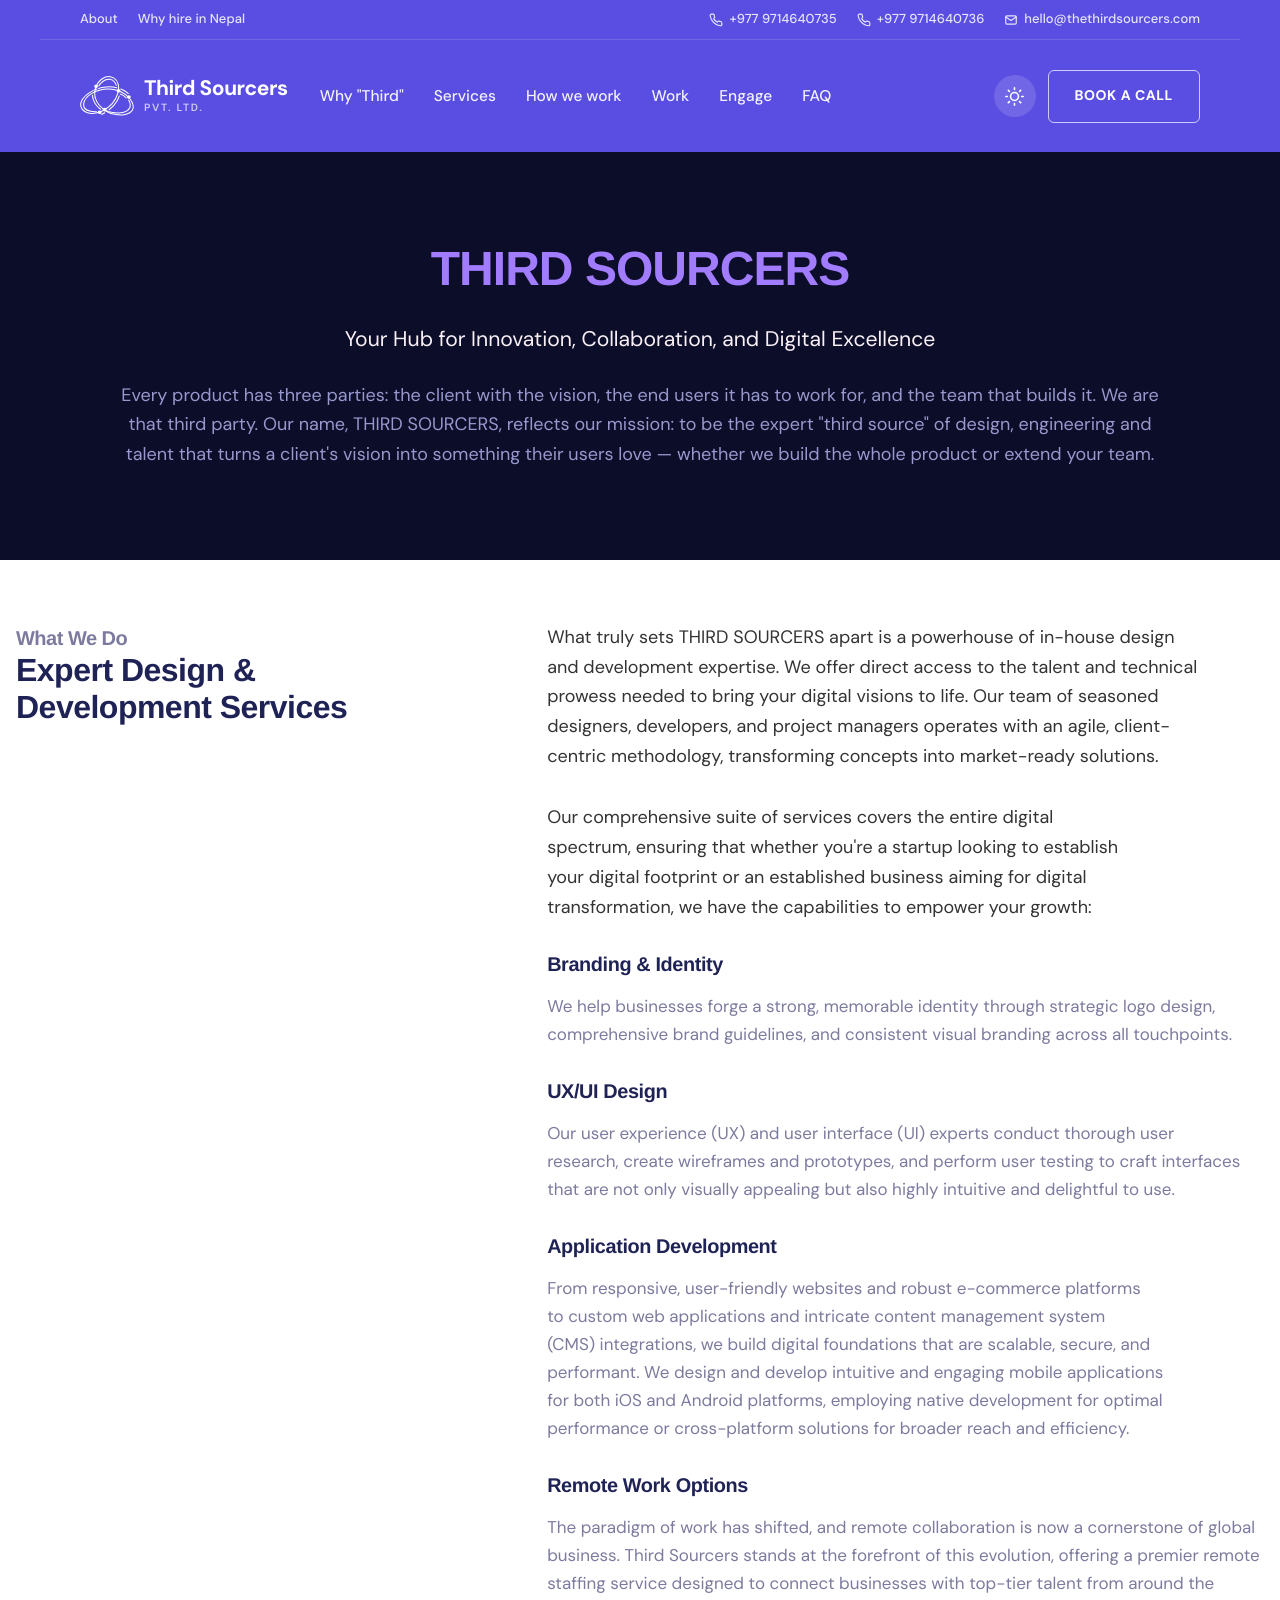
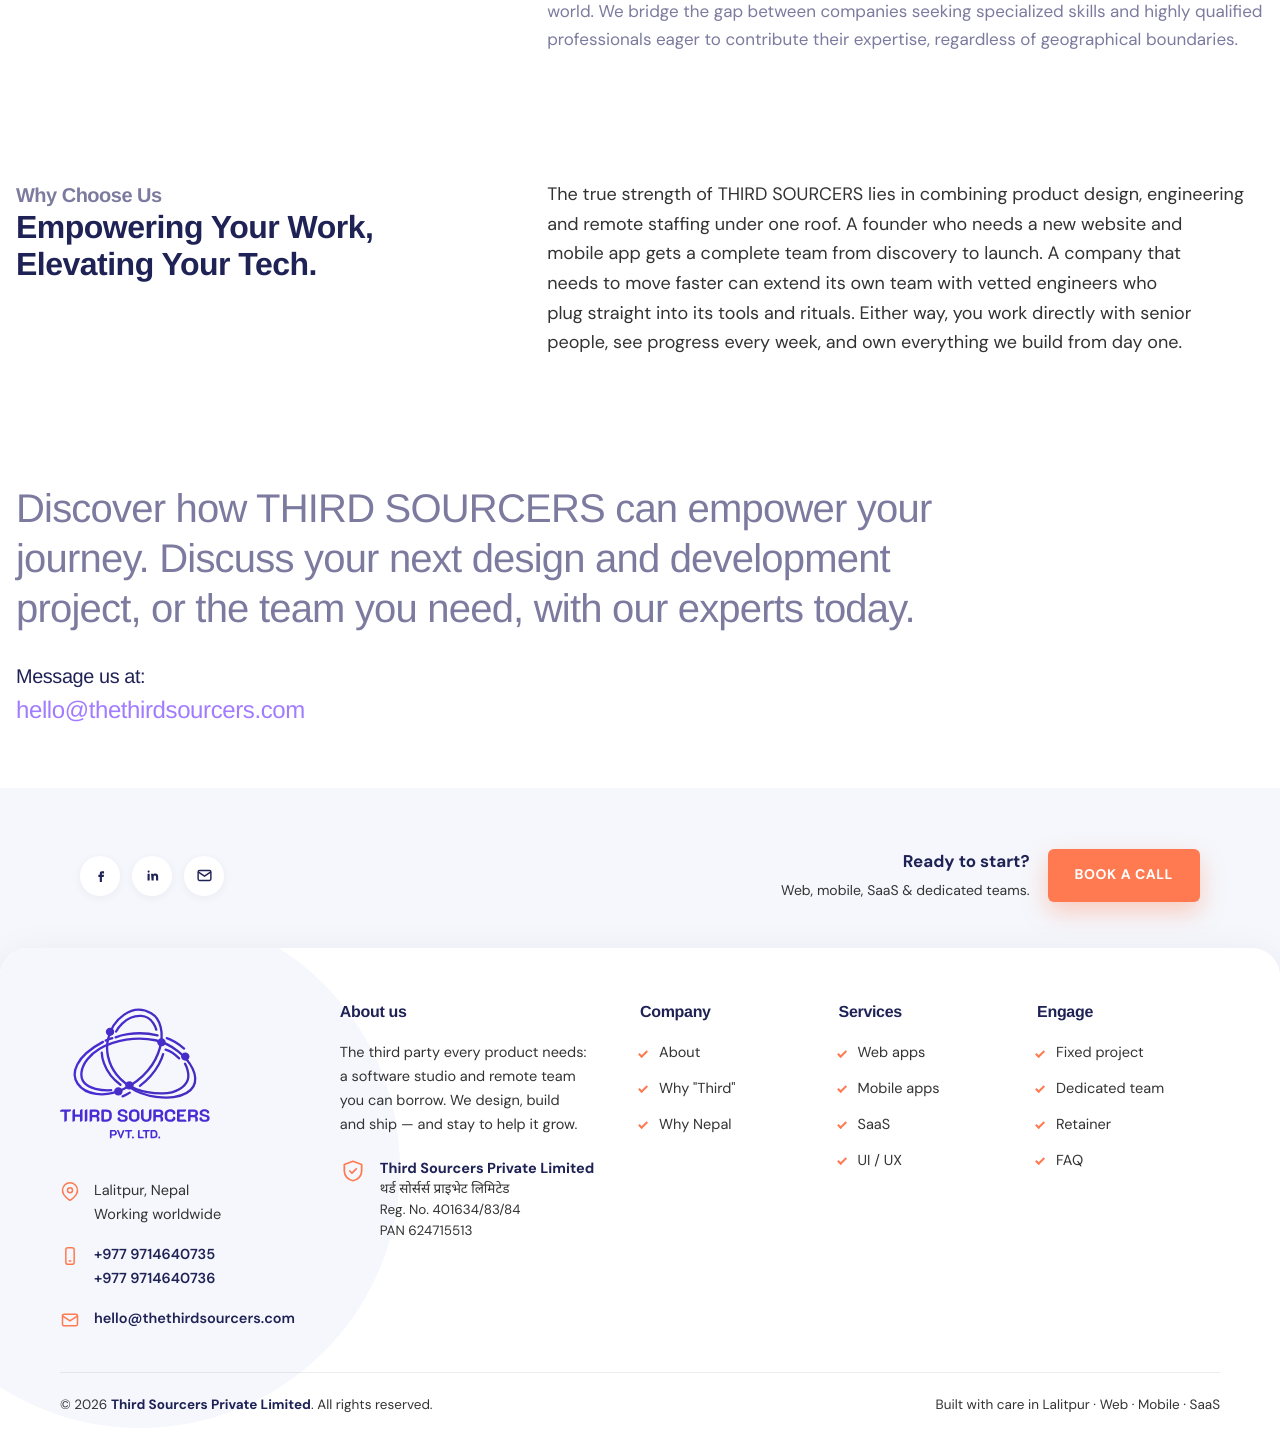
==== commit ac0b1c1a: "updated the contact numbers" ====
--- a/about.html
+++ b/about.html
@@ -348,7 +348,7 @@
           <a href="why-hire-in-nepal.html">Why hire in Nepal</a>
         </nav>
         <div class="tb-right">
-          <a href="tel:+9779803333267"
+          <a href="tel:+9779714640735"
             ><svg
               viewBox="0 0 24 24"
               fill="none"
@@ -360,7 +360,21 @@
               <path
                 d="M22 16.9v3a2 2 0 01-2.2 2 19.8 19.8 0 01-8.6-3.1 19.5 19.5 0 01-6-6A19.8 19.8 0 012 4.2 2 2 0 014 2h3a2 2 0 012 1.7c.1.9.3 1.8.6 2.6a2 2 0 01-.5 2.1L8 9.6a16 16 0 006 6l1.2-1.1a2 2 0 012.1-.5c.8.3 1.7.5 2.6.6a2 2 0 011.7 2z"
               /></svg
-            >+977 9803333267</a
+            >+977 9714640735</a
+          >
+          <a href="tel:+9779714640736"
+            ><svg
+              viewBox="0 0 24 24"
+              fill="none"
+              stroke="currentColor"
+              stroke-width="2"
+              stroke-linecap="round"
+              stroke-linejoin="round"
+            >
+              <path
+                d="M22 16.9v3a2 2 0 01-2.2 2 19.8 19.8 0 01-8.6-3.1 19.5 19.5 0 01-6-6A19.8 19.8 0 012 4.2 2 2 0 014 2h3a2 2 0 012 1.7c.1.9.3 1.8.6 2.6a2 2 0 01-.5 2.1L8 9.6a16 16 0 006 6l1.2-1.1a2 2 0 012.1-.5c.8.3 1.7.5 2.6.6a2 2 0 011.7 2z"
+              /></svg
+            >+977 9714640736</a
           >
           <a href="mailto:hello@thethirdsourcers.com"
             ><svg
@@ -709,9 +723,9 @@
                   <rect x="7" y="2" width="10" height="20" rx="2.5" />
                   <path d="M11 18h2" /></svg
                 ><span
-                  ><a href="tel:+9779803333267">+977 9803333267</a><br /><a
-                    href="tel:+9779808546858"
-                    >+977 9808546858</a
+                  ><a href="tel:+9779714640735">+977 9714640735</a><br /><a
+                    href="tel:+9779714640736"
+                    >+977 9714640736</a
                   ></span
                 >
               </li>
